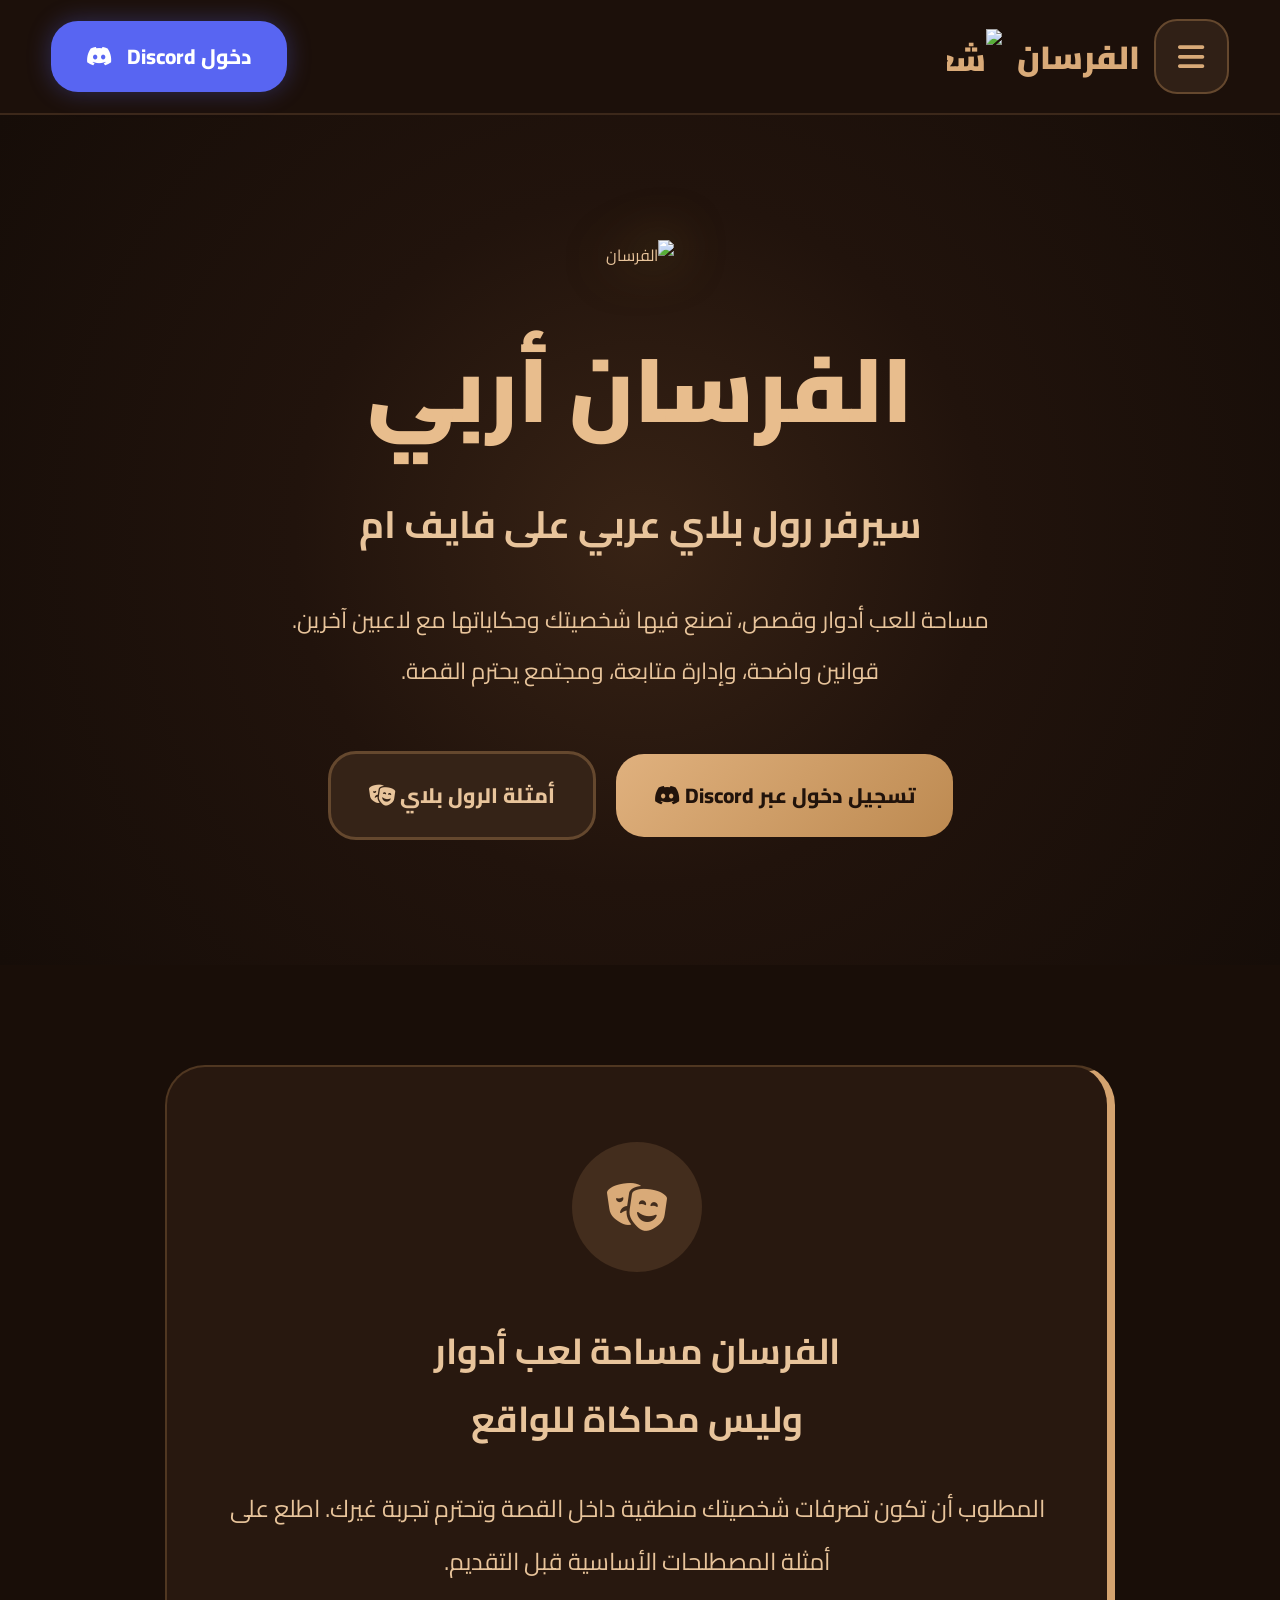
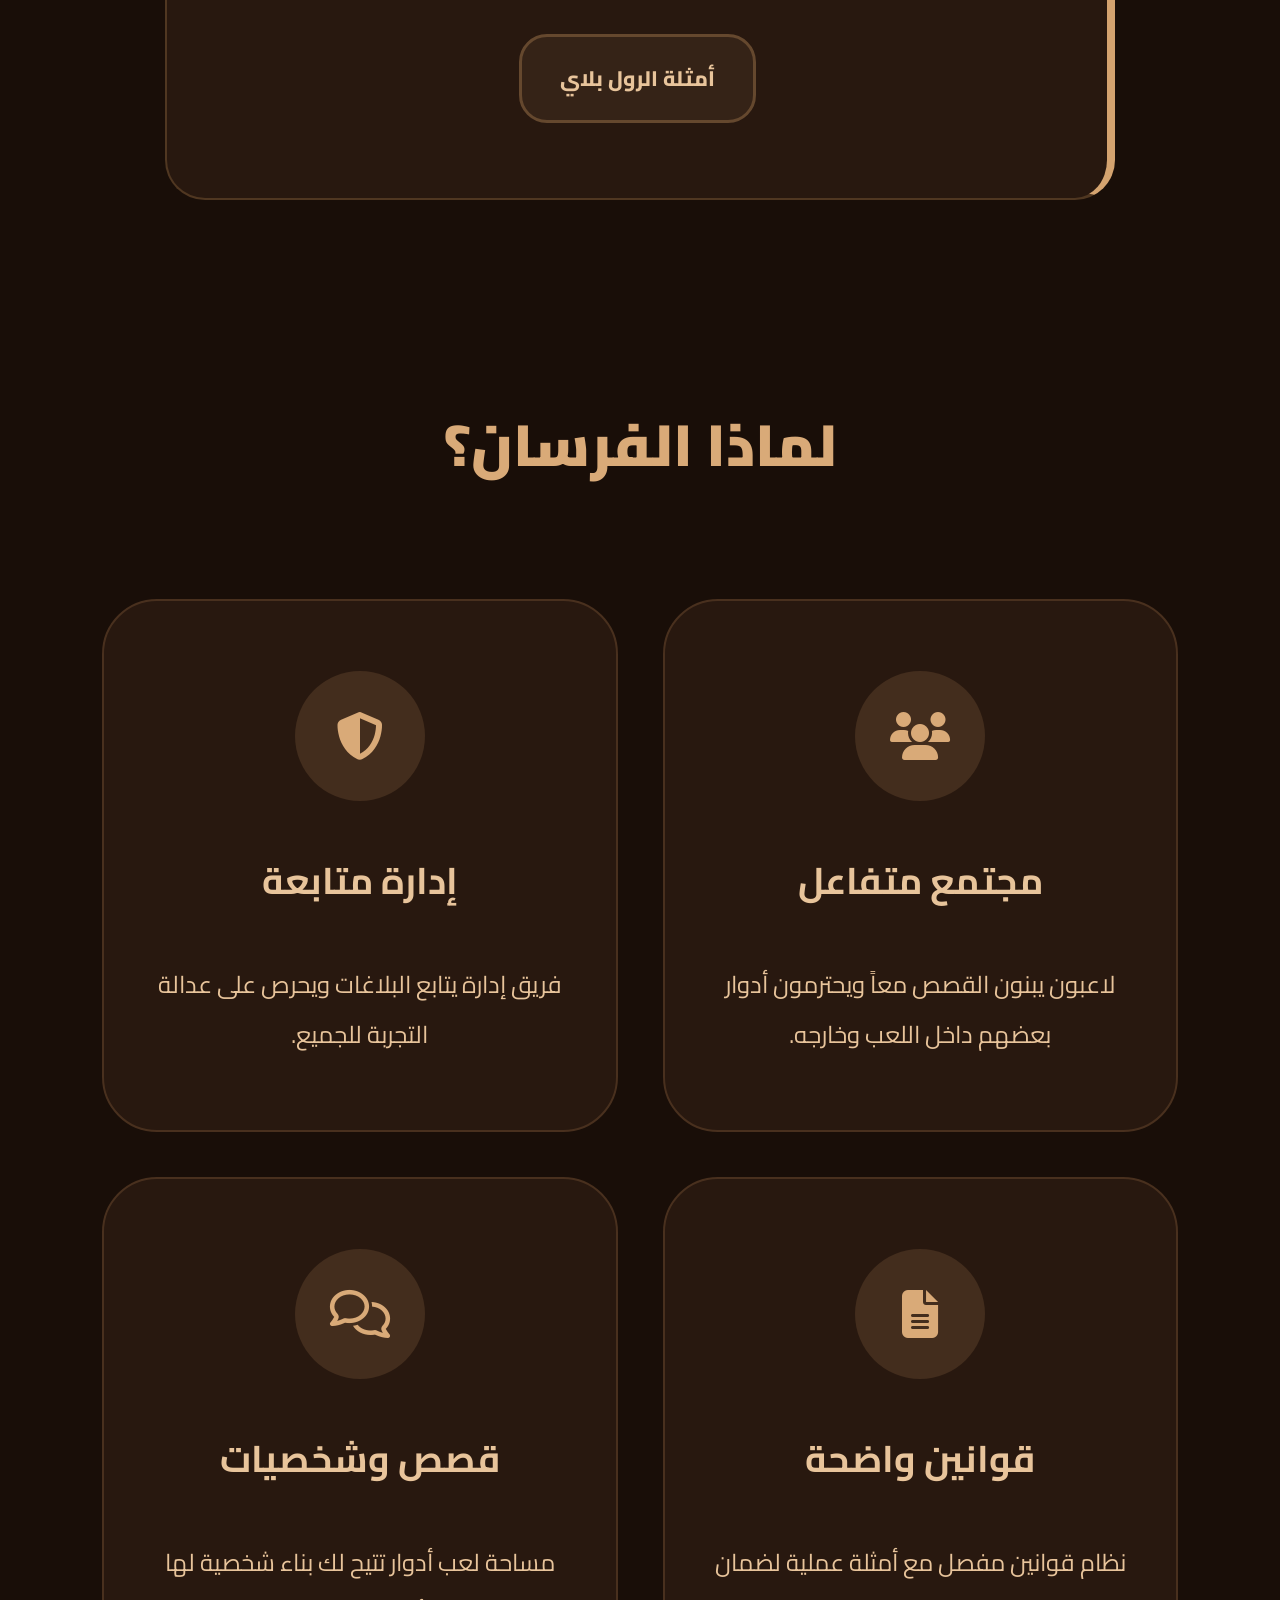
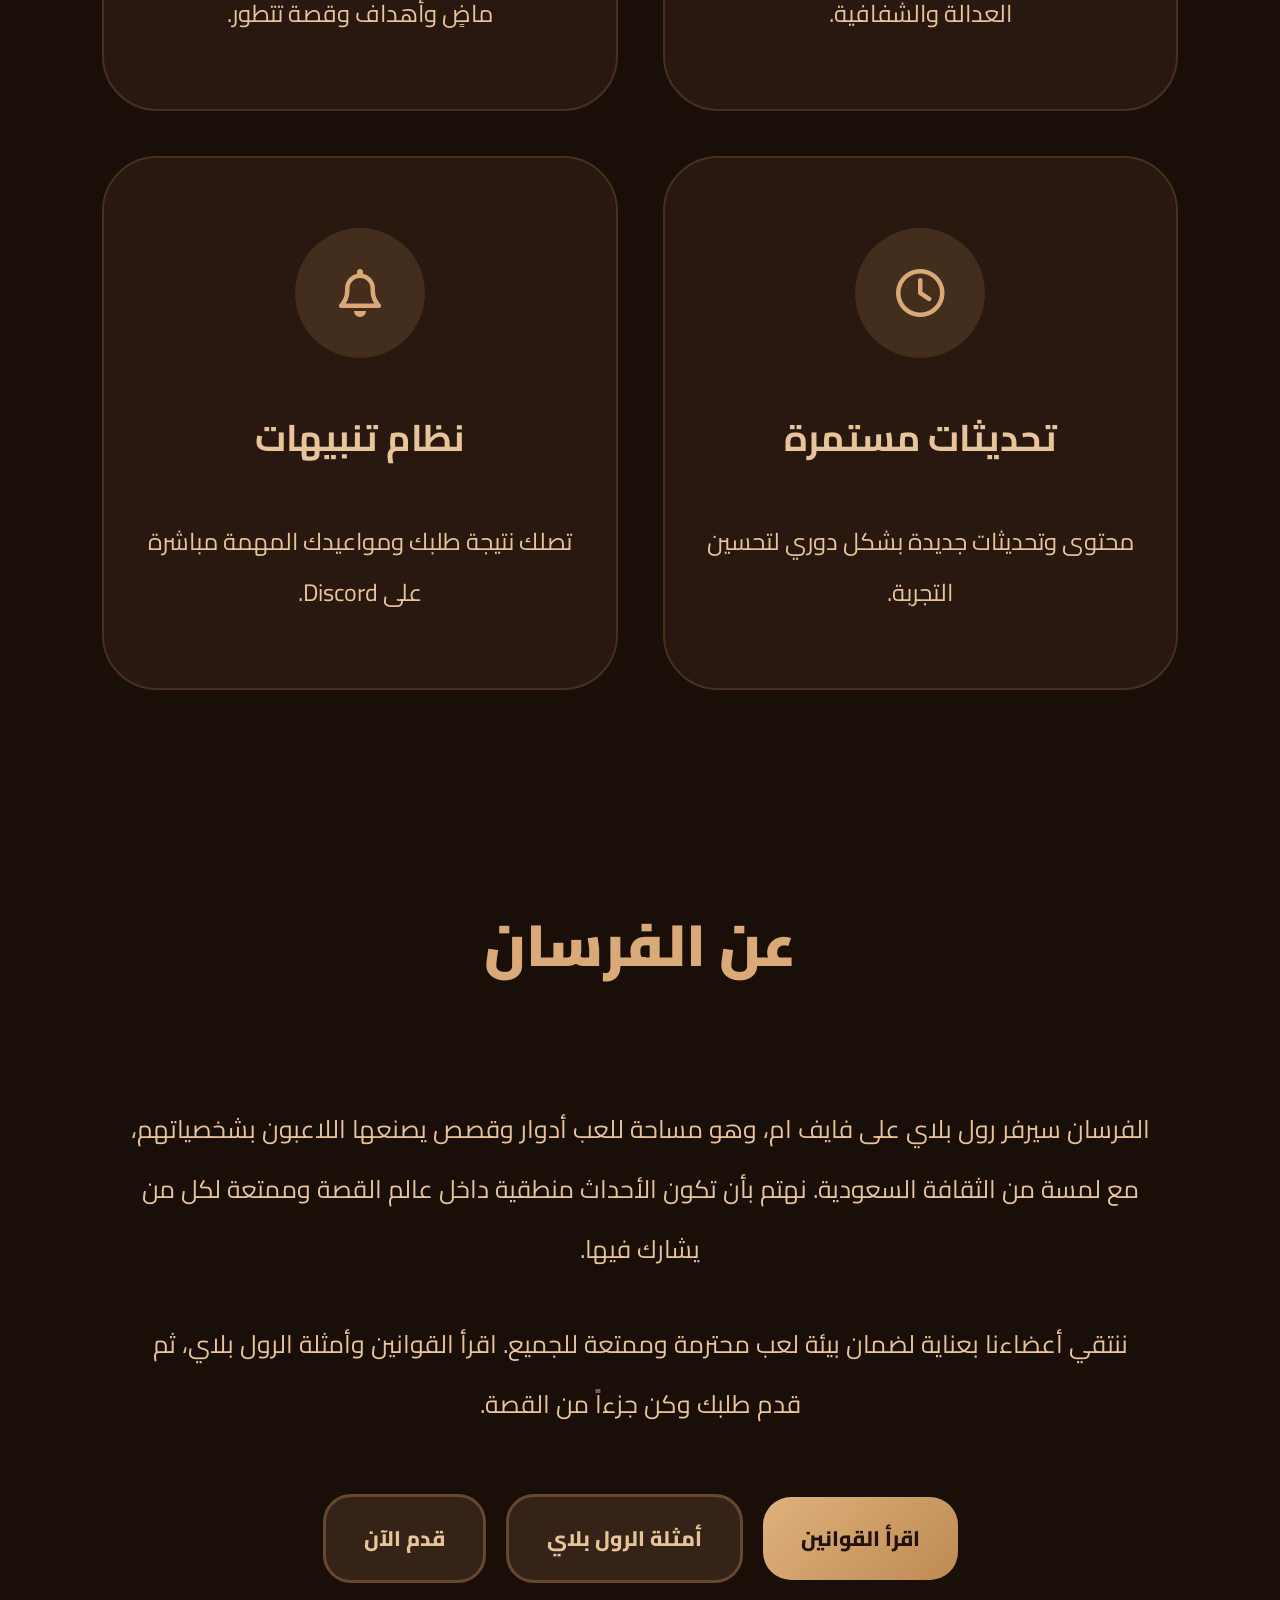
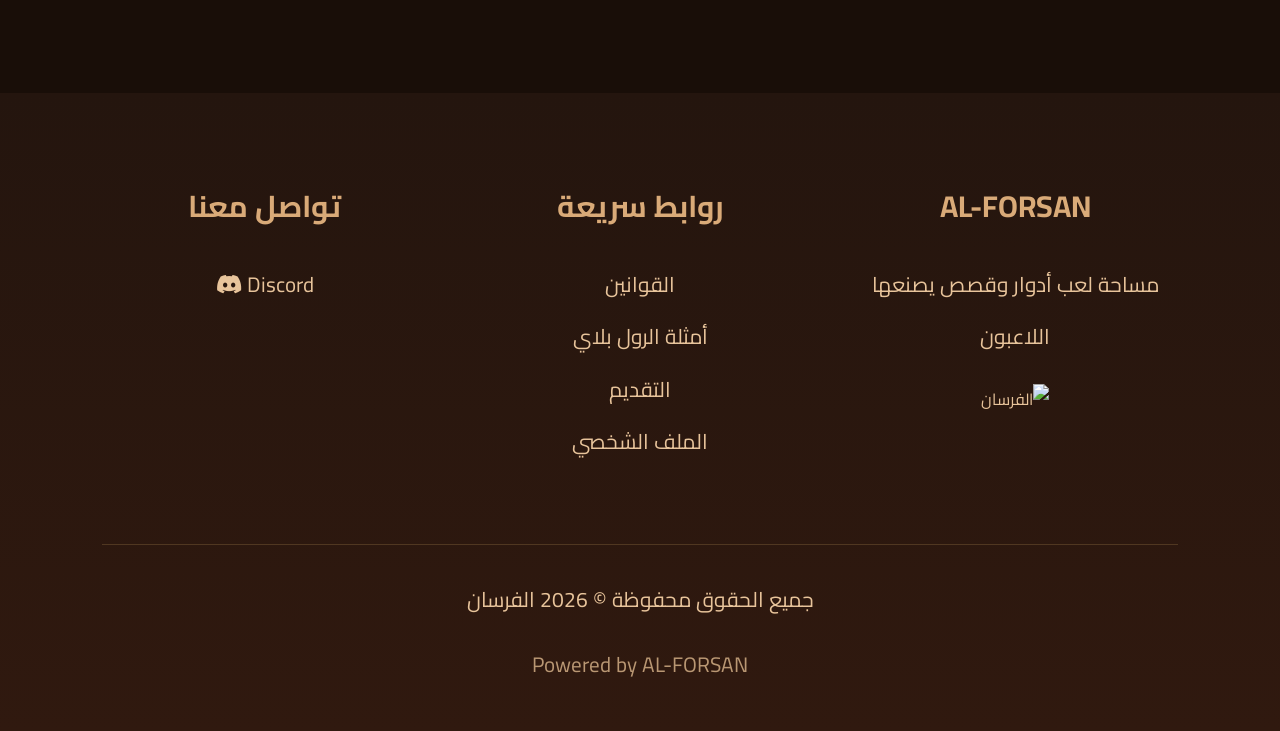
==== index.html @ 954e31af "Add files via upload" ====
<!DOCTYPE html>
<html lang="ar" dir="rtl">

<head>
    <meta charset="UTF-8">
    <meta name="viewport" content="width=device-width, initial-scale=1.0">

    <title>الفرسان | AL-FORSAN</title>

    <link rel="stylesheet" href="style.css">

    <link href="https://fonts.googleapis.com/css2?family=Cairo:wght@400;500;600;700;800;900&display=swap" rel="stylesheet">

    <link rel="stylesheet" href="https://cdnjs.cloudflare.com/ajax/libs/font-awesome/6.5.0/css/all.min.css">
</head>

<body>

    <!-- الشريط العلوي -->

    <header class="header">

        <button class="menu-btn" onclick="toggleMenu()">
            <i class="fa-solid fa-bars"></i>
        </button>
<div class="discord-account">

  <a href="/.netlify/functions/discord-login"
     class="discord-btn"
     id="discordLoginBtn">
    دخول Discord
    <i class="fa-brands fa-discord"></i>
  </a>

  <div id="discordUser" hidden>
    <img id="discordAvatar" src="" alt="صورة الحساب">
    <span id="discordUsername"></span>
    <button id="discordLogoutBtn">تسجيل الخروج</button>
  </div>

</div>
        <div class="brand">
            <span>الفرسان</span>
            <img src="images/logo.png" alt="شعار الفرسان">
        </div>

    </header>
<!-- القائمة الجانبية -->

<div class="menu-overlay" id="menuOverlay">

    <aside class="side-menu">

        <button class="close-menu" onclick="toggleMenu()">

            <i class="fa-solid fa-xmark"></i>

        </button>

        <div class="side-menu-links">

            <a href="index.html" class="active">

                <i class="fa-solid fa-house"></i>

                الرئيسية

            </a>

            <a href="rules.html">

                <i class="fa-solid fa-scroll"></i>

                القوانين

            </a>

            <a href="examples.html">

                <i class="fa-solid fa-masks-theater"></i>

                أمثلة الرول بلاي

            </a>

            <a href="apply.html">

                <i class="fa-solid fa-file-pen"></i>

                التقديم

            </a>

        </div>

    </aside>

</div>
    <main>

        <!-- الواجهة الرئيسية -->

        <section class="hero" id="home">

            <div class="hero-content">

                <img class="hero-logo" src="images/logo.png" alt="الفرسان">

                <h1>الفرسان أربي</h1>

                <h2>سيرفر رول بلاي عربي على فايف ام</h2>

                <p>
                    مساحة للعب أدوار وقصص، تصنع فيها شخصيتك
                    وحكاياتها مع لاعبين آخرين.
                    <br>
                    قوانين واضحة، وإدارة متابعة، ومجتمع يحترم القصة.
                </p>

                <div class="hero-buttons">

                   <a href="/.netlify/functions/discord-login" class="main-btn">
                        تسجيل دخول عبر Discord
                        <i class="fa-brands fa-discord"></i>
                    </a>

                    <a href="examples.html" class="second-btn">
    أمثلة الرول بلاي
    <i class="fa-solid fa-masks-theater"></i>
</a>

                </div>

            </div>

        </section>


        <!-- البطاقة التعريفية -->

        <section class="intro">

            <div class="intro-card">

                <div class="icon-circle">
                    <i class="fa-solid fa-masks-theater"></i>
                </div>

                <h2>
                    الفرسان مساحة لعب أدوار
                    <br>
                    وليس محاكاة للواقع
                </h2>

                <p>
                    المطلوب أن تكون تصرفات شخصيتك منطقية داخل القصة
                    وتحترم تجربة غيرك.
                    اطلع على أمثلة المصطلحات الأساسية قبل التقديم.
                </p>

               <a href="examples.html" class="second-btn">أمثلة الرول بلاي</a>

            </div>

        </section>


        <!-- لماذا الفرسان -->

        <section class="features" id="features">

            <h2 class="section-title">لماذا الفرسان؟</h2>

            <div class="feature-grid">

                <div class="feature-card">
                    <div class="icon-circle">
                        <i class="fa-solid fa-users"></i>
                    </div>
                    <h3>مجتمع متفاعل</h3>
                    <p>
                        لاعبون يبنون القصص معاً ويحترمون أدوار بعضهم داخل اللعب وخارجه.
                    </p>
                </div>

                <div class="feature-card">
                    <div class="icon-circle">
                        <i class="fa-solid fa-shield-halved"></i>
                    </div>
                    <h3>إدارة متابعة</h3>
                    <p>
                        فريق إدارة يتابع البلاغات ويحرص على عدالة التجربة للجميع.
                    </p>
                </div>

                <div class="feature-card">
                    <div class="icon-circle">
                        <i class="fa-solid fa-file-lines"></i>
                    </div>
                    <h3>قوانين واضحة</h3>
                    <p>
                        نظام قوانين مفصل مع أمثلة عملية لضمان العدالة والشفافية.
                    </p>
                </div>

                <div class="feature-card">
                    <div class="icon-circle">
                        <i class="fa-regular fa-comments"></i>
                    </div>
                    <h3>قصص وشخصيات</h3>
                    <p>
                        مساحة لعب أدوار تتيح لك بناء شخصية لها ماضٍ وأهداف وقصة تتطور.
                    </p>
                </div>

                <div class="feature-card">
                    <div class="icon-circle">
                        <i class="fa-regular fa-clock"></i>
                    </div>
                    <h3>تحديثات مستمرة</h3>
                    <p>
                        محتوى وتحديثات جديدة بشكل دوري لتحسين التجربة.
                    </p>
                </div>

                <div class="feature-card">
                    <div class="icon-circle">
                        <i class="fa-regular fa-bell"></i>
                    </div>
                    <h3>نظام تنبيهات</h3>
                    <p>
                        تصلك نتيجة طلبك ومواعيدك المهمة مباشرة على Discord.
                    </p>
                </div>

            </div>

        </section>


        <!-- عن الفرسان -->

        <section class="about" id="about">

            <h2 class="section-title">عن الفرسان</h2>

            <p>
                الفرسان سيرفر رول بلاي على فايف ام، وهو مساحة للعب أدوار
                وقصص يصنعها اللاعبون بشخصياتهم، مع لمسة من الثقافة السعودية.
                نهتم بأن تكون الأحداث منطقية داخل عالم القصة وممتعة لكل
                من يشارك فيها.
            </p>

            <p>
                ننتقي أعضاءنا بعناية لضمان بيئة لعب محترمة وممتعة للجميع.
                اقرأ القوانين وأمثلة الرول بلاي، ثم قدم طلبك وكن جزءاً من القصة.
            </p>

            <div class="about-buttons">

                <a href="rules.html" class="main-btn">اقرأ القوانين</a>

                <a href="examples.html" class="second-btn">أمثلة الرول بلاي</a>

                <a href="#" class="second-btn">قدم الآن</a>

            </div>

        </section>

    </main>


    <!-- التذييل -->

    <footer id="footer">

        <div class="footer-content">

            <div class="footer-brand">

                <h2>AL-FORSAN</h2>

                <p>مساحة لعب أدوار وقصص يصنعها اللاعبون</p>

                <img src="images/logo.png" alt="الفرسان">

            </div>


            <div class="footer-links">

                <h3>روابط سريعة</h3>

                <a href="#">القوانين</a>
                <a href="#">أمثلة الرول بلاي</a>
                <a href="#">التقديم</a>
                <a href="#">الملف الشخصي</a>

            </div>


            <div class="footer-contact">

                <h3>تواصل معنا</h3>

                <a href="#">
                    Discord
                    <i class="fa-brands fa-discord"></i>
                </a>

            </div>

        </div>


        <div class="copyright">
            جميع الحقوق محفوظة © 2026 الفرسان
        </div>

        <p class="powered">Powered by AL-FORSAN</p>

    </footer>


    <script src="script.js"></script>

</body>
</html>
---- style.css ----
/* =========================
   الإعدادات العامة
========================= */

* {
    margin: 0;
    padding: 0;
    box-sizing: border-box;
}

html {
    scroll-behavior: smooth;
}

body {
    background: #190e08;
    color: #e8c49b;
    font-family: 'Cairo', sans-serif;
    overflow-x: hidden;
}

a {
    text-decoration: none;
    color: inherit;
}

button {
    font-family: inherit;
}


/* =========================
   الشريط العلوي
========================= */

.header {
    height: 115px;
    background: #1c100a;
    border-bottom: 2px solid #3c281a;

    display: flex;
    align-items: center;
    justify-content: space-between;

    padding: 15px 4%;
    position: sticky;
    top: 0;
    z-index: 100;
}

.brand {
    display: flex;
    align-items: center;
    gap: 15px;

    font-size: 32px;
    font-weight: 900;
    color: #d9aa78;
}

.brand img {
    width: 60px;
    height: 60px;
    object-fit: contain;
}

.discord-btn {
    background: #5865f2;
    color: white;

    padding: 16px 35px;
    border-radius: 27px;

    font-size: 21px;
    font-weight: 800;

    box-shadow: 0 0 25px #5865f255;
    transition: 0.3s;
}

.discord-btn:hover {
    transform: translateY(-3px);
    box-shadow: 0 0 35px #5865f280;
}

.discord-btn i {
    margin-right: 10px;
}

.menu-btn {
    width: 75px;
    height: 75px;

    background: #302016;
    color: #d9aa78;

    border: 2px solid #65482e;
    border-radius: 23px;

    font-size: 30px;
    cursor: pointer;

    transition: 0.3s;
}

.menu-btn:hover {
    background: #49301e;
}


/* =========================
   القائمة الجانبية
========================= */

.menu-overlay {
    position: fixed;
    inset: 0;

    background: rgba(0, 0, 0, 0.65);

    z-index: 999;

    visibility: hidden;
    opacity: 0;

    transition: 0.3s;
}

.menu-overlay.show {
    visibility: visible;
    opacity: 1;
}

.side-menu {
    position: absolute;
    top: 0;
    right: 0;

    width: min(82%, 500px);
    height: 100%;

    background: linear-gradient(
        160deg,
        #24150d,
        #160d08
    );

    border-left: 2px solid #503721;

    transform: translateX(100%);
    transition: 0.35s ease;

    overflow-y: auto;
}

.menu-overlay.show .side-menu {
    transform: translateX(0);
}

.close-menu {
    width: 95px;
    height: 95px;

    margin: 25px;

    background: #352317;
    color: #d9aa78;

    border: 2px solid #65482e;
    border-radius: 25px;

    font-size: 35px;
    cursor: pointer;

    transition: 0.3s;
}

.close-menu:hover {
    background: #49301e;
}

.side-menu-links {
    padding: 45px 25px;

    display: flex;
    flex-direction: column;
    gap: 20px;
}

.side-menu-links a {
    display: flex;
    align-items: center;
    gap: 25px;

    padding: 25px;

    border-radius: 25px;

    color: #e8c49b;

    font-size: 25px;
    font-weight: 800;

    transition: 0.3s;
}

.side-menu-links a i {
    font-size: 28px;
    color: #d9aa78;
}

.side-menu-links a:hover,
.side-menu-links a.active {
    background: #352317;
    border: 2px solid #65482e;
}


/* =========================
   الواجهة الرئيسية
========================= */

.hero {
    min-height: 850px;

    display: flex;
    justify-content: center;
    align-items: center;

    text-align: center;
    padding: 80px 20px;

    background: radial-gradient(
        circle at center,
        #382315 0%,
        #21130c 45%,
        #160d08 100%
    );
}

.hero-content {
    max-width: 950px;
    width: 100%;
}

.hero-logo {
    width: 150px;
    height: 150px;

    object-fit: contain;

    margin-bottom: 35px;

    filter: drop-shadow(0 0 25px #d4af3780);
}

.hero h1 {
    font-size: clamp(45px, 8vw, 90px);
    font-weight: 900;

    color: #e8bd8d;

    margin-bottom: 15px;
}

.hero h2 {
    font-size: clamp(22px, 4vw, 38px);

    margin-bottom: 35px;
}

.hero p {
    font-size: 23px;
    line-height: 2.2;

    margin-bottom: 55px;
}


/* =========================
   الأزرار
========================= */

.hero-buttons,
.about-buttons {
    display: flex;
    justify-content: center;
    align-items: center;

    flex-wrap: wrap;
    gap: 20px;
}

.main-btn,
.second-btn {
    display: inline-block;

    padding: 22px 38px;

    border-radius: 28px;

    font-size: 21px;
    font-weight: 800;

    transition: 0.3s;
}

.main-btn {
    background: linear-gradient(
        135deg,
        #e0b17e,
        #bd8a51
    );

    color: #21130b;
}

.second-btn {
    background: #352317;

    border: 3px solid #65482e;

    color: #e8c49b;
}

.main-btn:hover,
.second-btn:hover {
    transform: translateY(-5px);
}


/* =========================
   البطاقة التعريفية
========================= */

.intro {
    padding: 100px 8%;
}

.intro-card {
    max-width: 950px;

    margin: auto;

    padding: 75px 45px;

    background: #28180f;

    border: 2px solid #503721;
    border-right: 8px solid #d4a36f;

    border-radius: 40px;

    text-align: center;
}

.icon-circle {
    width: 130px;
    height: 130px;

    margin: 0 auto 45px;

    background: #432d1d;

    border-radius: 50%;

    display: flex;
    align-items: center;
    justify-content: center;

    font-size: 48px;
    color: #d9aa78;
}

.intro h2 {
    font-size: 36px;
    margin-bottom: 30px;
}

.intro p {
    font-size: 24px;
    line-height: 2.2;

    margin-bottom: 45px;
}


/* =========================
   عناوين الأقسام
========================= */

.section-title {
    text-align: center;

    font-size: 58px;
    font-weight: 900;

    color: #d9aa78;

    margin-bottom: 100px;
}


/* =========================
   قسم لماذا الفرسان
========================= */

.features {
    padding: 90px 8%;
}

.feature-grid {
    display: grid;

    grid-template-columns: repeat(2, 1fr);

    gap: 45px;
}

.feature-card {
    background: #28180f;

    border: 2px solid #49301e;
    border-radius: 55px;

    padding: 70px 35px;

    text-align: center;

    transition: 0.3s;
}

.feature-card:hover {
    border-color: #d9aa78;
    transform: translateY(-5px);
}

.feature-card h3 {
    font-size: 37px;
    margin-bottom: 45px;
}

.feature-card p {
    font-size: 24px;
    line-height: 2.1;
}


/* =========================
   قسم عن الفرسان
========================= */

.about {
    padding: 110px 10%;
    text-align: center;
}

.about p {
    font-size: 25px;
    line-height: 2.4;

    margin-bottom: 35px;
}

.about-buttons {
    margin-top: 60px;
}


/* =========================
   التذييل
========================= */

footer {
    background: linear-gradient(
        #24150e,
        #30190f
    );

    padding: 85px 8% 40px;

    text-align: center;
}

.footer-content {
    display: grid;

    grid-template-columns: repeat(3, 1fr);

    gap: 50px;

    padding-bottom: 75px;
}

.footer-brand img {
    width: 100px;
    height: 100px;

    object-fit: contain;

    margin-top: 20px;
}

.footer-brand h2,
footer h3 {
    color: #d9aa78;

    font-size: 30px;

    margin-bottom: 25px;
}

footer p,
footer a {
    font-size: 21px;
    line-height: 2.5;
}

.footer-links a,
.footer-contact a {
    display: block;
    transition: 0.3s;
}

.footer-links a:hover,
.footer-contact a:hover {
    color: #d9aa78;
}

.copyright {
    border-top: 1px solid #503721;

    padding-top: 35px;

    font-size: 21px;
}

.powered {
    margin-top: 20px;
    color: #b99773;
}


/* =========================
   توافق الجوال
========================= */

@media (max-width: 700px) {

    .header {
        height: 110px;
        padding: 10px 4%;
    }

    .brand {
        font-size: 22px;
        gap: 5px;
    }

    .brand img {
        width: 43px;
        height: 43px;
    }

    .discord-btn {
        padding: 14px 16px;
        font-size: 16px;
        border-radius: 20px;
    }

    .menu-btn {
        width: 65px;
        height: 65px;

        font-size: 24px;
        border-radius: 20px;
    }

    .side-menu {
        width: 82%;
    }

    .close-menu {
        width: 80px;
        height: 80px;
        font-size: 30px;
    }

    .side-menu-links {
        padding: 30px 18px;
    }

    .side-menu-links a {
        padding: 22px 15px;
        font-size: 22px;
        gap: 20px;
    }

    .side-menu-links a i {
        font-size: 25px;
    }

    .hero {
        min-height: 800px;
        padding: 60px 20px;
    }

    .hero-logo {
        width: 115px;
        height: 115px;
    }

    .hero p {
        font-size: 19px;
        line-height: 2.1;
    }

    .main-btn,
    .second-btn {
        width: 90%;
        padding: 19px 15px;
        font-size: 18px;
    }

    .intro {
        padding: 65px 6%;
    }

    .intro-card {
        padding: 50px 20px;
        border-radius: 35px;
    }

    .icon-circle {
        width: 110px;
        height: 110px;
        font-size: 42px;
    }

    .intro h2 {
        font-size: 27px;
    }

    .intro p {
        font-size: 19px;
        line-height: 2.2;
    }

    .section-title {
        font-size: 42px;
        margin-bottom: 65px;
    }

    .features {
        padding: 70px 6%;
    }

    .feature-grid {
        grid-template-columns: 1fr;
        gap: 30px;
    }

    .feature-card {
        padding: 55px 25px;
        border-radius: 40px;
    }

    .feature-card h3 {
        font-size: 31px;
        margin-bottom: 35px;
    }

    .feature-card p {
        font-size: 20px;
        line-height: 2.1;
    }

    .about {
        padding: 75px 7%;
    }

    .about p {
        font-size: 20px;
        line-height: 2.3;
    }

    .footer-content {
        grid-template-columns: 1fr;
        gap: 50px;
    }

    .copyright {
        font-size: 17px;
    }

}
/* =========================
   صفحة أمثلة الرول بلاي
========================= */

.examples-page {
    width: min(100% - 32px, 850px);
    margin: 55px auto;
    font-family: 'Tajawal', sans-serif;
}

.examples-heading {
    text-align: center;
    margin-bottom: 30px;
}

.examples-heading h1 {
    color: #d9ad55;
    font-size: 34px;
    margin-bottom: 10px;
}

.examples-heading p {
    color: #aaa;
    font-size: 15px;
    line-height: 1.9;
}

.rp-warning,
.assistant-box,
.term-search,
.term-card,
.before-start {
    background: linear-gradient(145deg, #211d18, #171512);
    border: 1px solid rgba(207, 163, 79, 0.2);
    border-radius: 15px;
    padding: 25px;
    margin-bottom: 22px;
    color: #eee;
}

.rp-warning {
    text-align: center;
}

.warning-icon {
    color: #d9ad55;
    font-size: 30px;
    margin-bottom: 12px;
}

.examples-page h2 {
    color: #d9ad55;
    margin-bottom: 15px;
}

.examples-page p {
    line-height: 2;
    color: #c3bdb4;
}

.assistant-box {
    text-align: center;
}

.assistant-box > h2 i {
    margin-left: 7px;
}

.assistant-message {
    background: #15120f;
    border: 1px solid #403322;
    border-radius: 12px;
    padding: 18px;
    text-align: right;
    line-height: 2;
    margin: 20px 0;
    color: #ddd;
}

.question-buttons,
.term-buttons {
    display: flex;
    flex-wrap: wrap;
    gap: 9px;
    justify-content: center;
    margin: 18px 0;
}

.question-buttons button,
.term-buttons button {
    background: #292219;
    color: #e5c27f;
    border: 1px solid #69512d;
    border-radius: 9px;
    padding: 10px 14px;
    font-family: inherit;
    cursor: pointer;
    transition: 0.2s;
}

.question-buttons button:hover,
.term-buttons button:hover {
    background: #d0a34e;
    color: #17120a;
}

.assistant-input {
    display: flex;
    gap: 10px;
    margin: 20px 0;
}

.assistant-input input,
.term-search input {
    background: #100e0c;
    color: white;
    border: 1px solid #55442c;
    border-radius: 9px;
    padding: 14px;
    font-family: inherit;
    outline: none;
}

.assistant-input input {
    flex: 1;
    min-width: 0;
}

.assistant-input button,
.gold-button {
    background: linear-gradient(135deg, #e0b75e, #a8792e);
    color: #17120a;
    border: none;
    border-radius: 9px;
    padding: 12px 20px;
    font-family: inherit;
    font-weight: 800;
    cursor: pointer;
    text-decoration: none;
    display: inline-block;
}

.assistant-box small {
    color: #888;
    line-height: 2;
}

.term-search {
    text-align: center;
}

.term-search input {
    width: 100%;
    box-sizing: border-box;
    margin: 10px 0;
}

.terms-list {
    display: flex;
    flex-direction: column;
    gap: 5px;
}

.term-card {
    scroll-margin-top: 25px;
}

.term-number {
    display: inline-block;
    color: #d9ad55;
    border: 1px solid #806334;
    border-radius: 20px;
    padding: 5px 13px;
    font-size: 13px;
    margin-bottom: 12px;
}

.term-card h2 {
    margin-bottom: 5px;
}

.term-card > h3 {
    color: #d9ad55;
    font-size: 14px;
    margin-top: 0;
}

.correct,
.wrong {
    padding: 13px 16px;
    border-radius: 10px;
    margin-top: 14px;
}

.correct {
    background: rgba(34, 130, 76, 0.1);
    border-right: 3px solid #36a269;
}

.correct h3 {
    color: #55c68b;
}

.wrong {
    background: rgba(180, 55, 55, 0.1);
    border-right: 3px solid #c95353;
}

.wrong h3 {
    color: #e36b6b;
}

.correct h3,
.wrong h3 {
    margin: 0 0 7px;
    font-size: 15px;
}

.correct p,
.wrong p {
    margin: 0;
    font-size: 14px;
}

.before-start ul {
    padding-right: 20px;
    color: #c3bdb4;
    line-height: 2.2;
}

.before-start li {
    margin-bottom: 8px;
}

.before-start .gold-button {
    margin: 10px 5px 0;
}

@media (max-width: 600px) {
    .examples-page {
        width: calc(100% - 24px);
        margin: 30px auto;
    }

    .examples-heading h1 {
        font-size: 26px;
    }

    .rp-warning,
    .assistant-box,
    .term-search,
    .term-card,
    .before-start {
        padding: 17px;
        border-radius: 12px;
    }

    .assistant-input {
        flex-direction: column;
    }

    .assistant-input button {
        width: 100%;
    }

    .question-buttons button,
    .term-buttons button {
        font-size: 12px;
        padding: 9px 11px;
    }

    .term-card h2 {
        font-size: 19px;
    }

    .examples-page p {
        font-size: 14px;
    }
}
/* تحسين تصميم الجوال لصفحة الرول بلاي */

@media (max-width: 600px) {

    .examples-page {

        width: calc(100% - 8px);

        margin: 25px auto;

    }

    .examples-heading h1 {

        font-size: 30px;

    }

    .examples-heading p {

        font-size: 19px;

        line-height: 1.9;

    }

    .rp-warning,

    .assistant-box,

    .term-search,

    .term-card,

    .before-start {

        background: #302014;

        border: 1px solid #543b26;

        border-radius: 22px;

        padding: 25px 20px;

        margin-bottom: 22px;

    }

    .rp-warning h2 {

        color: #ffd04d;

        font-size: 24px;

        line-height: 1.7;

    }

    .examples-page p {

        font-size: 19px;

        line-height: 2.1;

    }

    .term-card h2 {

        font-size: 25px;

        color: #e8c99e;

    }

    .term-card > h3 {

        font-size: 19px;

        color: #d6a36a;

    }

    .correct,

    .wrong {

        padding: 20px;

        border-radius: 18px;

        margin-top: 18px;

    }

    .correct {

        background: #292d1c;

        border: 1px solid #16734d;

    }

    .wrong {

        background: #3b211b;

        border: 1px solid #8d3028;

    }

    .correct p,

    .wrong p {

        font-size: 18px;

        line-height: 2;

    }

}
@media (max-width: 700px) {

    header {

        display: flex;

        flex-direction: row;

        align-items: center;

        justify-content: flex-start;

        gap: 12px;

    }

    header .menu-btn {

        order: 1;

        flex-shrink: 0;

    }

    header .brand {

        order: 2;

        display: flex;

        flex-direction: row;

        align-items: center;

        gap: 8px;

        white-space: nowrap;

        margin: 0;

    }

    header .brand img {

        width: 42px;

        height: 42px;

        object-fit: contain;

    }

    header .discord-btn {

        order: 3;

        margin-right: auto;

        flex-shrink: 0;

    }

}@media (min-width: 701px) {

    header {

        display: flex;

        flex-direction: row;

        align-items: center;

        justify-content: flex-start;

        gap: 20px;

    }

    header .menu-btn {

        order: 1;

        flex-shrink: 0;

    }

    header .brand {

        order: 2;

        display: flex;

        flex-direction: row;

        align-items: center;

        gap: 10px;

        margin: 0;

        white-space: nowrap;

    }

    header .brand img {

        width: 55px;

        height: 55px;

        object-fit: contain;

    }

    header .discord-btn {

        order: 3;

        flex-shrink: 0;

    }

}
/* =========================

   AL-FORSAN RULES PAGE

========================= */

.rules-page {

    width: 100%;

    max-width: 1100px;

    margin: 0 auto;

    padding: 70px 25px;

    direction: rtl;

}

.rules-hero {

    text-align: center;

    padding: 65px 20px;

    margin-bottom: 35px;

    background: linear-gradient(145deg, #21170e, #080808);

    border: 1px solid rgba(212, 164, 75, 0.3);

    border-radius: 20px;

}

.rules-hero h1 {

    color: #e4b75e;

    font-size: 42px;

    margin: 15px 0;

}

.rules-hero p {

    color: #c5c0b7;

    font-size: 17px;

    line-height: 2;

}

.section-label {

    color: #c99b43;

    letter-spacing: 3px;

    font-size: 13px;

}

.rules-navigation {

    display: flex;

    flex-wrap: wrap;

    justify-content: center;

    gap: 12px;

    margin: 30px 0 60px;

}

.rules-navigation a {

    color: #e5c27b;

    background: #17130f;

    border: 1px solid #72572d;

    padding: 13px 20px;

    border-radius: 10px;

    text-decoration: none;

    transition: 0.3s;

}

.rules-navigation a:hover {

    background: #b58a3c;

    color: #080808;

}

.rules-section {

    margin-bottom: 65px;

    scroll-margin-top: 100px;

}

.rules-section h2 {

    color: #e4b75e;

    font-size: 27px;

    margin-bottom: 25px;

    padding-bottom: 15px;

    border-bottom: 1px solid #5c4626;

}

.rules-section h2 i {

    margin-left: 10px;

}

.rules-list {

    display: grid;

    grid-template-columns: repeat(2, minmax(0, 1fr));

    gap: 18px;

}

.rule-card {

    background: linear-gradient(145deg, #191510, #0d0c0a);

    border: 1px solid rgba(212, 164, 75, 0.22);

    border-radius: 14px;

    padding: 23px;

    transition: 0.3s;

}

.rule-card:hover {

    border-color: #c99b43;

    transform: translateY(-3px);

}

.rule-card-top {

    display: flex;

    justify-content: space-between;

    align-items: center;

    flex-wrap: wrap;

    gap: 12px;

    margin-bottom: 15px;

}

.rule-card h3 {

    color: #f0d49b;

    font-size: 18px;

    margin: 0;

}

.rule-level {

    color: #e8bd6b;

    background: rgba(185, 137, 53, 0.13);

    border: 1px solid rgba(185, 137, 53, 0.35);

    border-radius: 20px;

    padding: 6px 12px;

    font-size: 12px;

}

.rule-card p {

    color: #bdb7ac;

    line-height: 2;

    font-size: 15px;

    margin: 0;

}

@media (max-width: 700px) {

    .rules-page {

        padding: 35px 15px;

    }

    .rules-hero {

        padding: 40px 15px;

    }

    .rules-hero h1 {

        font-size: 28px;

    }

    .rules-hero p {

        font-size: 14px;

    }

    .rules-navigation {

        flex-direction: column;

        gap: 10px;

        margin-bottom: 40px;

    }

    .rules-navigation a {

        text-align: center;

    }

    .rules-list {

        grid-template-columns: 1fr;

    }

    .rules-section h2 {

        font-size: 22px;

    }

    .rule-card {

        padding: 18px;

    }

}
/* الهيدر الموحد لجميع صفحات الفرسان */

/* ترتيب الهيدر */
header.header {
display: flex;
flex-direction: row;
direction: rtl;
align-items: center;
justify-content: space-between;
width: 100%;
box-sizing: border-box;
gap: 14px;
}

/* زر القائمة - أقصى اليمين */
header.header .menu-btn {
order: 1;
flex-shrink: 0;
}

/* شعار واسم الفرسان - بجانب القائمة */
header.header .brand {
order: 2;
display: flex;
align-items: center;
gap: 15px;
margin-right: 0;
margin-left: auto;
}

/* زر Discord - أقصى اليسار */
header.header .discord-account {
order: 3;
flex-shrink: 0;
margin-right: auto;
margin-left: 0;
}

header.header .menu-btn {

    order: 1;

    flex-shrink: 0;

}

header.header .logo {

    order: 2;

    display: flex;

    align-items: center;

    gap: 9px;

    margin: 0 !important;

    flex-shrink: 0;

    text-decoration: none;

}

header.header .logo img {

    width: 42px;

    height: 42px;

    object-fit: contain;

}

header.header .logo span {

    font-size: 17px;

    font-weight: bold;

    white-space: nowrap;

}

header.header .discord-btn {

    order: 3;

    margin-right: auto;

    flex-shrink: 0;

}

@media (max-width: 700px) {

    header.header {

        padding: 10px 12px;

        gap: 10px;

    }

    header.header .logo img {

        width: 36px;

        height: 36px;

    }

    header.header .logo span {

        font-size: 15px;

    }

    header.header .discord-btn {

        padding: 9px 12px;

        font-size: 12px;

    }

}
/* تفاصيل وأمثلة قوانين الفرسان */

.rule-description {

    color: #c5c0b7;

    line-height: 2;

    margin-bottom: 18px;

}

.rule-details {

    background: rgba(212, 164, 75, 0.05);

    border-right: 3px solid #b58a3c;

    padding: 12px 18px;

    margin: 15px 0;

    border-radius: 8px;

}

.rule-details h4 {

    color: #e4b75e;

    margin: 0 0 12px;

    font-size: 15px;

}

.rule-details ul {

    padding-right: 20px;

    margin: 0;

}

.rule-details li {

    color: #c5c0b7;

    line-height: 2;

    margin-bottom: 5px;

}

.rule-example {

    background: rgba(180, 60, 45, 0.08);

    border: 1px solid rgba(180, 60, 45, 0.25);

    border-radius: 9px;

    padding: 14px;

    margin-top: 18px;

}

.rule-example strong {

    color: #e6a078;

    display: block;

    margin-bottom: 8px;

}

.rule-example p {

    color: #c5c0b7;

    line-height: 1.9;

    margin: 0;

}

.rule-card {

    height: fit-content;

}

/* Discord Account */
.discord-account {
    display: flex;
    align-items: center;
    gap: 10px;
}

#discordUser {
    display: flex;
    align-items: center;
    gap: 10px;
    color: #fff;
}

#discordUser[hidden] {
    display: none;
}

#discordAvatar {
    width: 38px;
    height: 38px;
    border-radius: 50%;
    object-fit: cover;
    border: 2px solid #d4af37;
}

#discordUsername {
    color: #d4af37;
    font-weight: bold;
}

#discordLogoutBtn {
    background: #d4af37;
    color: #111;
    border: none;
    border-radius: 8px;
    padding: 8px 12px;
    cursor: pointer;
    font-family: inherit;
}
/* إعادة زر وحساب Discord لمكانه الطبيعي */
.header .discord-account {
    display: flex;
    align-items: center;
    justify-content: flex-start;
    margin: 0;
    flex-shrink: 0;
}
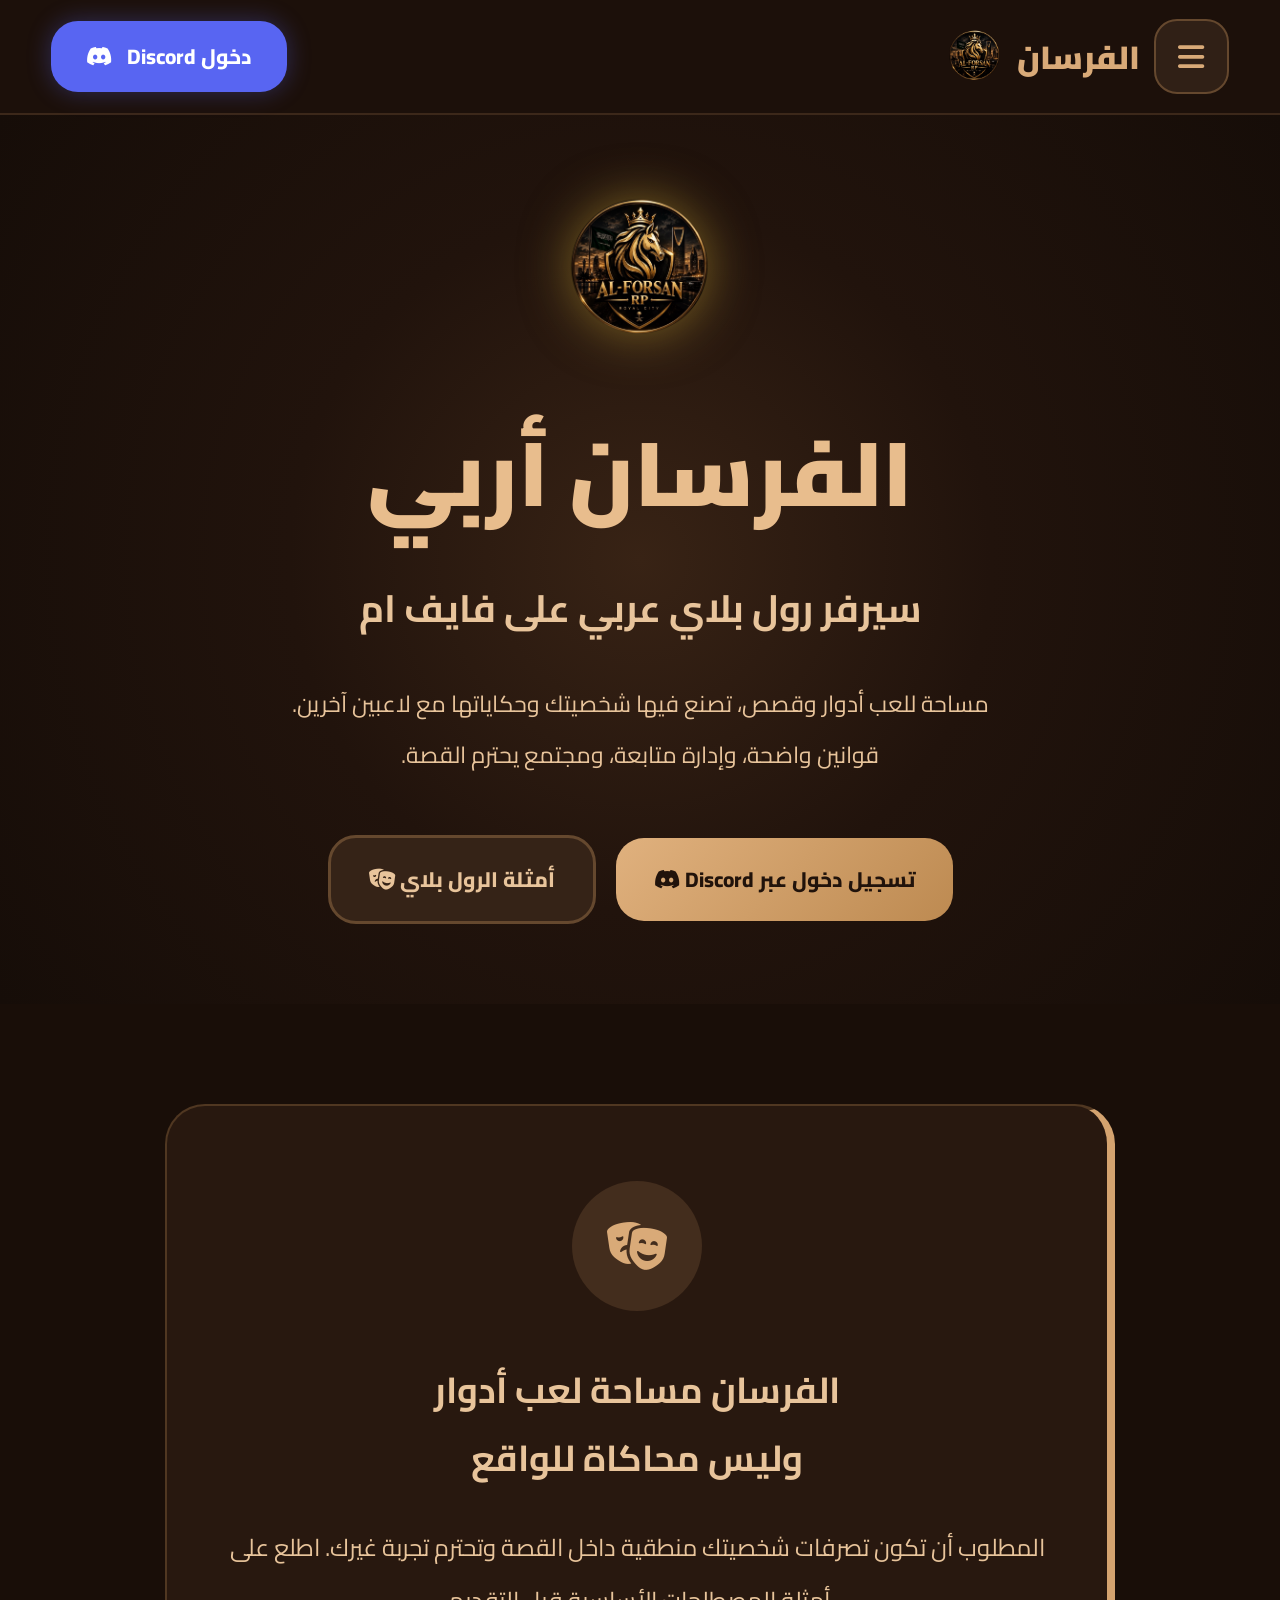
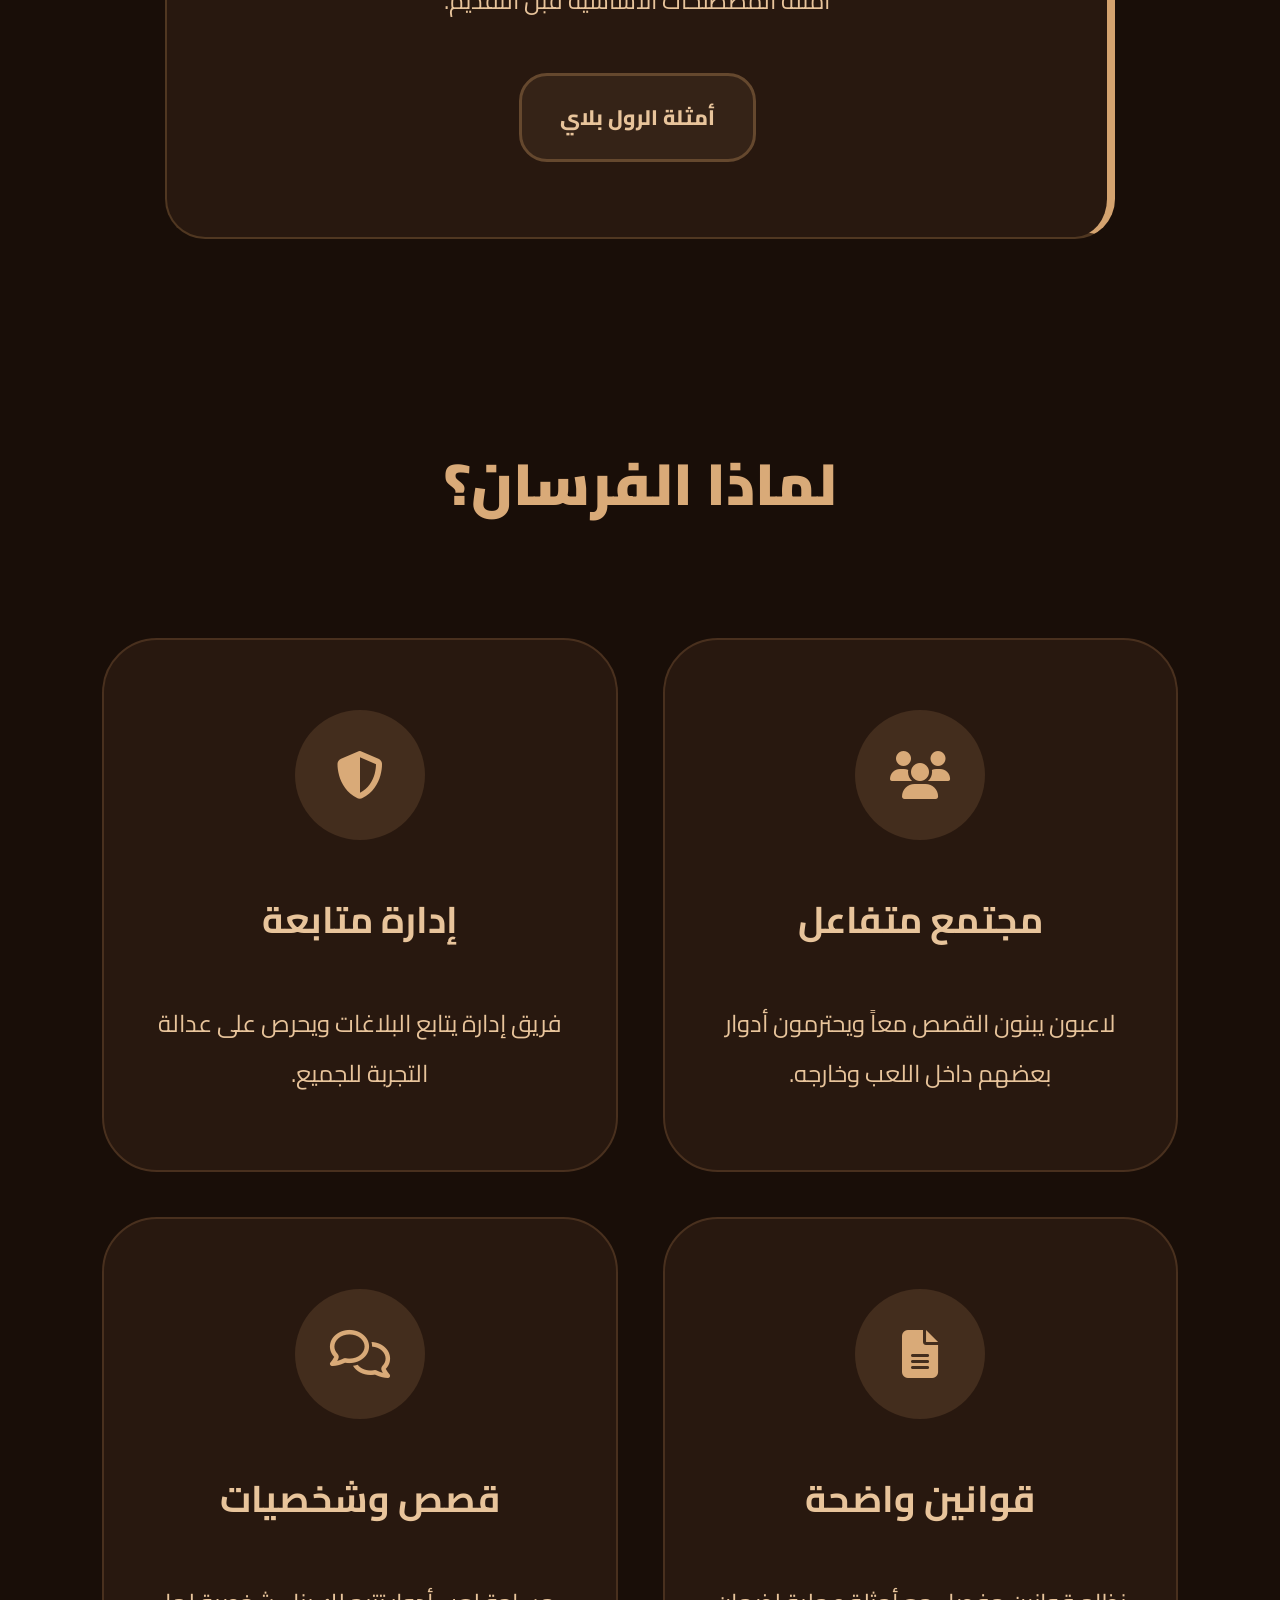
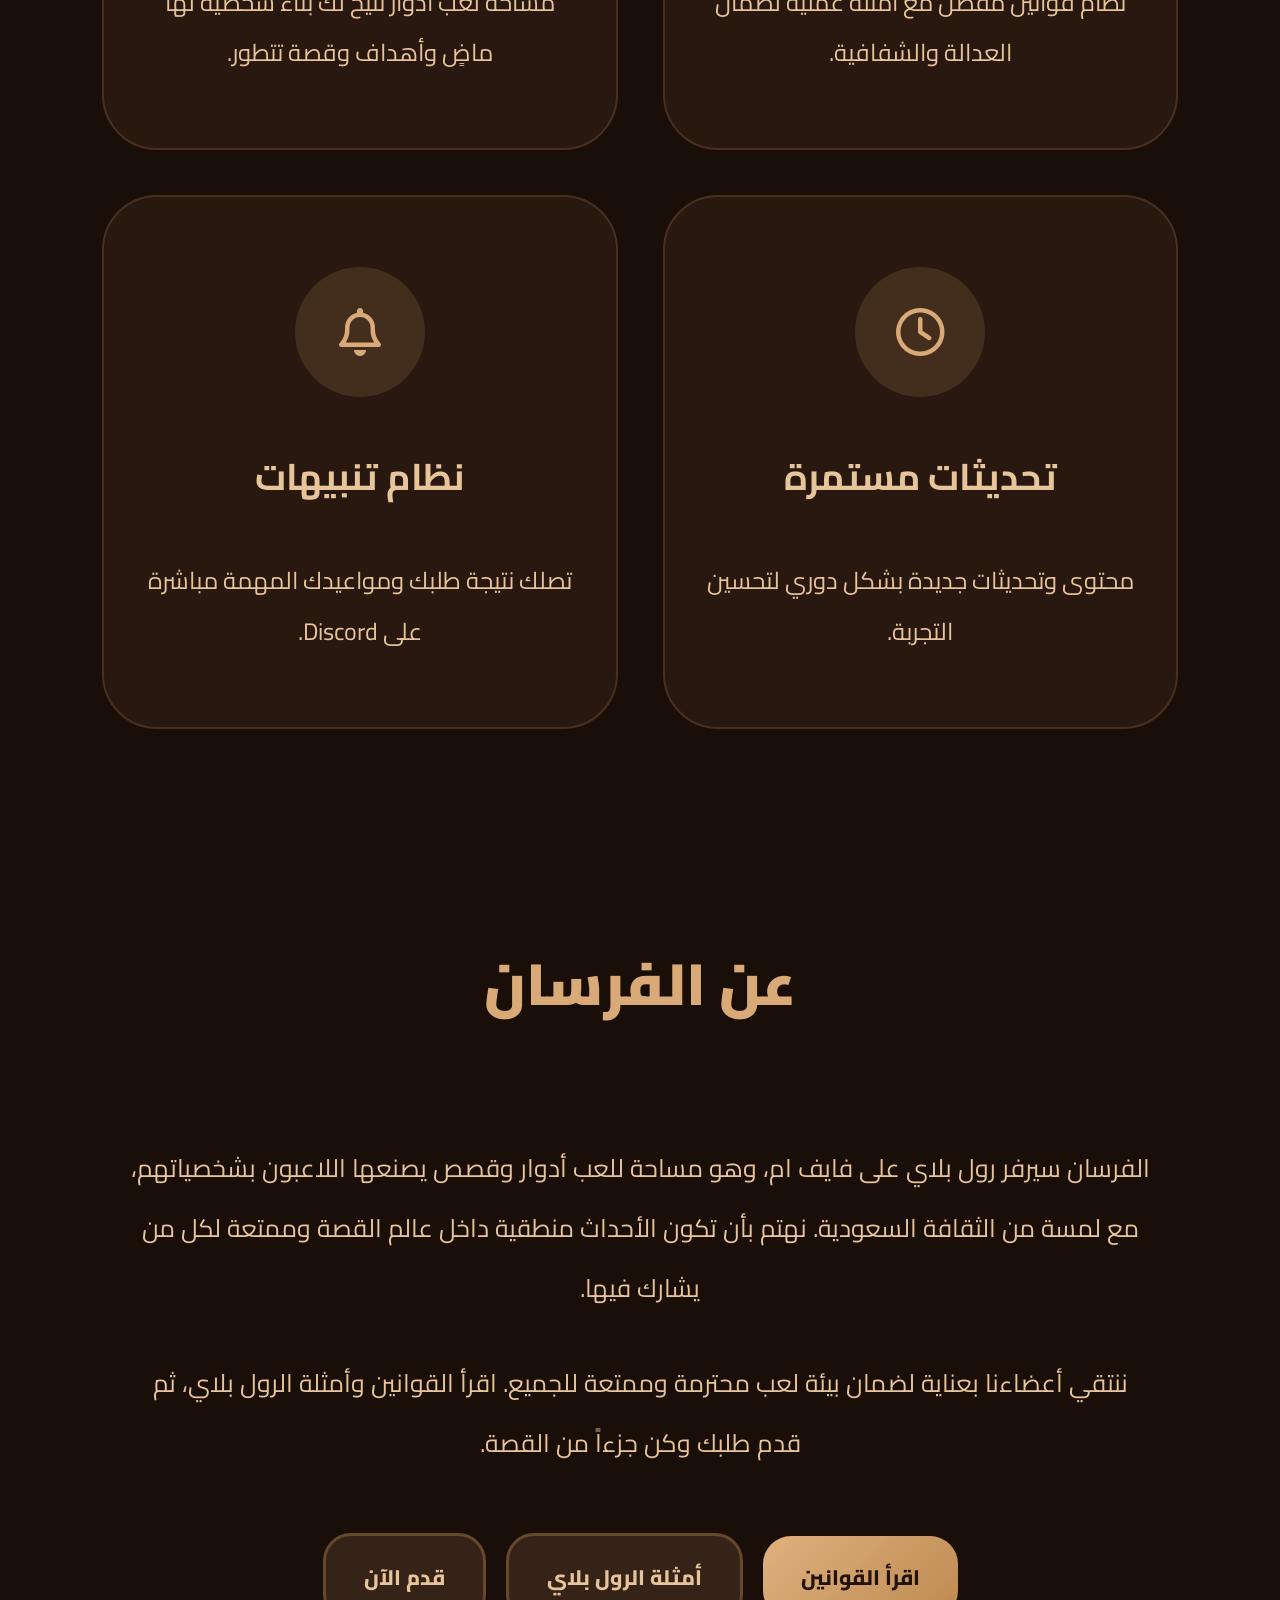
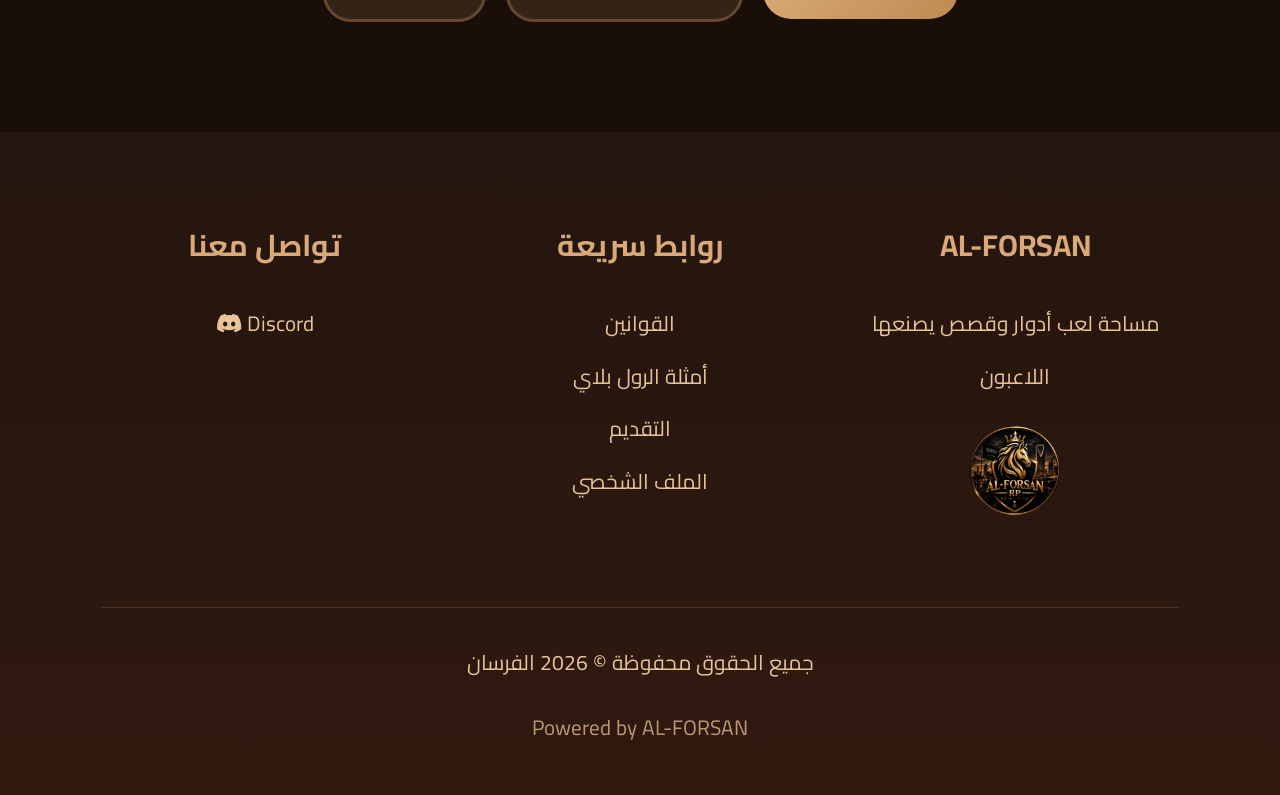
==== commit 4e6b1f3c: "Update AL-FORSAN website" ====
--- a/index.html
+++ b/index.html
@@ -1,329 +1,329 @@
-<!DOCTYPE html>
-<html lang="ar" dir="rtl">
-
-<head>
-    <meta charset="UTF-8">
-    <meta name="viewport" content="width=device-width, initial-scale=1.0">
-
-    <title>الفرسان | AL-FORSAN</title>
-
-    <link rel="stylesheet" href="style.css">
-
-    <link href="https://fonts.googleapis.com/css2?family=Cairo:wght@400;500;600;700;800;900&display=swap" rel="stylesheet">
-
-    <link rel="stylesheet" href="https://cdnjs.cloudflare.com/ajax/libs/font-awesome/6.5.0/css/all.min.css">
-</head>
-
-<body>
-
-    <!-- الشريط العلوي -->
-
-    <header class="header">
-
-        <button class="menu-btn" onclick="toggleMenu()">
-            <i class="fa-solid fa-bars"></i>
-        </button>
-<div class="discord-account">
-
-  <a href="/.netlify/functions/discord-login"
-     class="discord-btn"
-     id="discordLoginBtn">
-    دخول Discord
-    <i class="fa-brands fa-discord"></i>
-  </a>
-
-  <div id="discordUser" hidden>
-    <img id="discordAvatar" src="" alt="صورة الحساب">
-    <span id="discordUsername"></span>
-    <button id="discordLogoutBtn">تسجيل الخروج</button>
-  </div>
-
-</div>
-        <div class="brand">
-            <span>الفرسان</span>
-            <img src="images/logo.png" alt="شعار الفرسان">
-        </div>
-
-    </header>
-<!-- القائمة الجانبية -->
-
-<div class="menu-overlay" id="menuOverlay">
-
-    <aside class="side-menu">
-
-        <button class="close-menu" onclick="toggleMenu()">
-
-            <i class="fa-solid fa-xmark"></i>
-
-        </button>
-
-        <div class="side-menu-links">
-
-            <a href="index.html" class="active">
-
-                <i class="fa-solid fa-house"></i>
-
-                الرئيسية
-
-            </a>
-
-            <a href="rules.html">
-
-                <i class="fa-solid fa-scroll"></i>
-
-                القوانين
-
-            </a>
-
-            <a href="examples.html">
-
-                <i class="fa-solid fa-masks-theater"></i>
-
-                أمثلة الرول بلاي
-
-            </a>
-
-            <a href="apply.html">
-
-                <i class="fa-solid fa-file-pen"></i>
-
-                التقديم
-
-            </a>
-
-        </div>
-
-    </aside>
-
-</div>
-    <main>
-
-        <!-- الواجهة الرئيسية -->
-
-        <section class="hero" id="home">
-
-            <div class="hero-content">
-
-                <img class="hero-logo" src="images/logo.png" alt="الفرسان">
-
-                <h1>الفرسان أربي</h1>
-
-                <h2>سيرفر رول بلاي عربي على فايف ام</h2>
-
-                <p>
-                    مساحة للعب أدوار وقصص، تصنع فيها شخصيتك
-                    وحكاياتها مع لاعبين آخرين.
-                    <br>
-                    قوانين واضحة، وإدارة متابعة، ومجتمع يحترم القصة.
-                </p>
-
-                <div class="hero-buttons">
-
-                   <a href="/.netlify/functions/discord-login" class="main-btn">
-                        تسجيل دخول عبر Discord
-                        <i class="fa-brands fa-discord"></i>
-                    </a>
-
-                    <a href="examples.html" class="second-btn">
-    أمثلة الرول بلاي
-    <i class="fa-solid fa-masks-theater"></i>
-</a>
-
-                </div>
-
-            </div>
-
-        </section>
-
-
-        <!-- البطاقة التعريفية -->
-
-        <section class="intro">
-
-            <div class="intro-card">
-
-                <div class="icon-circle">
-                    <i class="fa-solid fa-masks-theater"></i>
-                </div>
-
-                <h2>
-                    الفرسان مساحة لعب أدوار
-                    <br>
-                    وليس محاكاة للواقع
-                </h2>
-
-                <p>
-                    المطلوب أن تكون تصرفات شخصيتك منطقية داخل القصة
-                    وتحترم تجربة غيرك.
-                    اطلع على أمثلة المصطلحات الأساسية قبل التقديم.
-                </p>
-
-               <a href="examples.html" class="second-btn">أمثلة الرول بلاي</a>
-
-            </div>
-
-        </section>
-
-
-        <!-- لماذا الفرسان -->
-
-        <section class="features" id="features">
-
-            <h2 class="section-title">لماذا الفرسان؟</h2>
-
-            <div class="feature-grid">
-
-                <div class="feature-card">
-                    <div class="icon-circle">
-                        <i class="fa-solid fa-users"></i>
-                    </div>
-                    <h3>مجتمع متفاعل</h3>
-                    <p>
-                        لاعبون يبنون القصص معاً ويحترمون أدوار بعضهم داخل اللعب وخارجه.
-                    </p>
-                </div>
-
-                <div class="feature-card">
-                    <div class="icon-circle">
-                        <i class="fa-solid fa-shield-halved"></i>
-                    </div>
-                    <h3>إدارة متابعة</h3>
-                    <p>
-                        فريق إدارة يتابع البلاغات ويحرص على عدالة التجربة للجميع.
-                    </p>
-                </div>
-
-                <div class="feature-card">
-                    <div class="icon-circle">
-                        <i class="fa-solid fa-file-lines"></i>
-                    </div>
-                    <h3>قوانين واضحة</h3>
-                    <p>
-                        نظام قوانين مفصل مع أمثلة عملية لضمان العدالة والشفافية.
-                    </p>
-                </div>
-
-                <div class="feature-card">
-                    <div class="icon-circle">
-                        <i class="fa-regular fa-comments"></i>
-                    </div>
-                    <h3>قصص وشخصيات</h3>
-                    <p>
-                        مساحة لعب أدوار تتيح لك بناء شخصية لها ماضٍ وأهداف وقصة تتطور.
-                    </p>
-                </div>
-
-                <div class="feature-card">
-                    <div class="icon-circle">
-                        <i class="fa-regular fa-clock"></i>
-                    </div>
-                    <h3>تحديثات مستمرة</h3>
-                    <p>
-                        محتوى وتحديثات جديدة بشكل دوري لتحسين التجربة.
-                    </p>
-                </div>
-
-                <div class="feature-card">
-                    <div class="icon-circle">
-                        <i class="fa-regular fa-bell"></i>
-                    </div>
-                    <h3>نظام تنبيهات</h3>
-                    <p>
-                        تصلك نتيجة طلبك ومواعيدك المهمة مباشرة على Discord.
-                    </p>
-                </div>
-
-            </div>
-
-        </section>
-
-
-        <!-- عن الفرسان -->
-
-        <section class="about" id="about">
-
-            <h2 class="section-title">عن الفرسان</h2>
-
-            <p>
-                الفرسان سيرفر رول بلاي على فايف ام، وهو مساحة للعب أدوار
-                وقصص يصنعها اللاعبون بشخصياتهم، مع لمسة من الثقافة السعودية.
-                نهتم بأن تكون الأحداث منطقية داخل عالم القصة وممتعة لكل
-                من يشارك فيها.
-            </p>
-
-            <p>
-                ننتقي أعضاءنا بعناية لضمان بيئة لعب محترمة وممتعة للجميع.
-                اقرأ القوانين وأمثلة الرول بلاي، ثم قدم طلبك وكن جزءاً من القصة.
-            </p>
-
-            <div class="about-buttons">
-
-                <a href="rules.html" class="main-btn">اقرأ القوانين</a>
-
-                <a href="examples.html" class="second-btn">أمثلة الرول بلاي</a>
-
-                <a href="#" class="second-btn">قدم الآن</a>
-
-            </div>
-
-        </section>
-
-    </main>
-
-
-    <!-- التذييل -->
-
-    <footer id="footer">
-
-        <div class="footer-content">
-
-            <div class="footer-brand">
-
-                <h2>AL-FORSAN</h2>
-
-                <p>مساحة لعب أدوار وقصص يصنعها اللاعبون</p>
-
-                <img src="images/logo.png" alt="الفرسان">
-
-            </div>
-
-
-            <div class="footer-links">
-
-                <h3>روابط سريعة</h3>
-
-                <a href="#">القوانين</a>
-                <a href="#">أمثلة الرول بلاي</a>
-                <a href="#">التقديم</a>
-                <a href="#">الملف الشخصي</a>
-
-            </div>
-
-
-            <div class="footer-contact">
-
-                <h3>تواصل معنا</h3>
-
-                <a href="#">
-                    Discord
-                    <i class="fa-brands fa-discord"></i>
-                </a>
-
-            </div>
-
-        </div>
-
-
-        <div class="copyright">
-            جميع الحقوق محفوظة © 2026 الفرسان
-        </div>
-
-        <p class="powered">Powered by AL-FORSAN</p>
-
-    </footer>
-
-
-    <script src="script.js"></script>
-
-</body>
+<!DOCTYPE html>
+<html lang="ar" dir="rtl">
+
+<head>
+    <meta charset="UTF-8">
+    <meta name="viewport" content="width=device-width, initial-scale=1.0">
+
+    <title>الفرسان | AL-FORSAN</title>
+
+    <link rel="stylesheet" href="style.css">
+
+    <link href="https://fonts.googleapis.com/css2?family=Cairo:wght@400;500;600;700;800;900&display=swap" rel="stylesheet">
+
+    <link rel="stylesheet" href="https://cdnjs.cloudflare.com/ajax/libs/font-awesome/6.5.0/css/all.min.css">
+</head>
+
+<body>
+
+    <!-- الشريط العلوي -->
+
+    <header class="header">
+
+        <button class="menu-btn" onclick="toggleMenu()">
+            <i class="fa-solid fa-bars"></i>
+        </button>
+<div class="discord-account">
+
+  <a href="/.netlify/functions/discord-login"
+     class="discord-btn"
+     id="discordLoginBtn">
+    دخول Discord
+    <i class="fa-brands fa-discord"></i>
+  </a>
+
+  <div id="discordUser" hidden>
+    <img id="discordAvatar" src="" alt="صورة الحساب">
+    <span id="discordUsername"></span>
+    <button id="discordLogoutBtn">تسجيل الخروج</button>
+  </div>
+
+</div>
+        <div class="brand">
+            <span>الفرسان</span>
+            <img id="brandLogo" src="images/logo.png" alt="شعار الفرسان">
+        </div>
+
+    </header>
+<!-- القائمة الجانبية -->
+
+<div class="menu-overlay" id="menuOverlay">
+
+    <aside class="side-menu">
+
+        <button class="close-menu" onclick="toggleMenu()">
+
+            <i class="fa-solid fa-xmark"></i>
+
+        </button>
+
+        <div class="side-menu-links">
+
+            <a href="index.html" class="active">
+
+                <i class="fa-solid fa-house"></i>
+
+                الرئيسية
+
+            </a>
+
+            <a href="rules.html">
+
+                <i class="fa-solid fa-scroll"></i>
+
+                القوانين
+
+            </a>
+
+            <a href="examples.html">
+
+                <i class="fa-solid fa-masks-theater"></i>
+
+                أمثلة الرول بلاي
+
+            </a>
+
+            <a href="apply.html">
+
+                <i class="fa-solid fa-file-pen"></i>
+
+                التقديم
+
+            </a>
+
+        </div>
+
+    </aside>
+
+</div>
+    <main>
+
+        <!-- الواجهة الرئيسية -->
+
+        <section class="hero" id="home">
+
+            <div class="hero-content">
+
+                <img class="hero-logo" src="images/logo.png" alt="الفرسان">
+
+                <h1>الفرسان أربي</h1>
+
+                <h2>سيرفر رول بلاي عربي على فايف ام</h2>
+
+                <p>
+                    مساحة للعب أدوار وقصص، تصنع فيها شخصيتك
+                    وحكاياتها مع لاعبين آخرين.
+                    <br>
+                    قوانين واضحة، وإدارة متابعة، ومجتمع يحترم القصة.
+                </p>
+
+                <div class="hero-buttons">
+
+                   <a href="/.netlify/functions/discord-login" class="main-btn">
+                        تسجيل دخول عبر Discord
+                        <i class="fa-brands fa-discord"></i>
+                    </a>
+
+                    <a href="examples.html" class="second-btn">
+    أمثلة الرول بلاي
+    <i class="fa-solid fa-masks-theater"></i>
+</a>
+
+                </div>
+
+            </div>
+
+        </section>
+
+
+        <!-- البطاقة التعريفية -->
+
+        <section class="intro">
+
+            <div class="intro-card">
+
+                <div class="icon-circle">
+                    <i class="fa-solid fa-masks-theater"></i>
+                </div>
+
+                <h2>
+                    الفرسان مساحة لعب أدوار
+                    <br>
+                    وليس محاكاة للواقع
+                </h2>
+
+                <p>
+                    المطلوب أن تكون تصرفات شخصيتك منطقية داخل القصة
+                    وتحترم تجربة غيرك.
+                    اطلع على أمثلة المصطلحات الأساسية قبل التقديم.
+                </p>
+
+               <a href="examples.html" class="second-btn">أمثلة الرول بلاي</a>
+
+            </div>
+
+        </section>
+
+
+        <!-- لماذا الفرسان -->
+
+        <section class="features" id="features">
+
+            <h2 class="section-title">لماذا الفرسان؟</h2>
+
+            <div class="feature-grid">
+
+                <div class="feature-card">
+                    <div class="icon-circle">
+                        <i class="fa-solid fa-users"></i>
+                    </div>
+                    <h3>مجتمع متفاعل</h3>
+                    <p>
+                        لاعبون يبنون القصص معاً ويحترمون أدوار بعضهم داخل اللعب وخارجه.
+                    </p>
+                </div>
+
+                <div class="feature-card">
+                    <div class="icon-circle">
+                        <i class="fa-solid fa-shield-halved"></i>
+                    </div>
+                    <h3>إدارة متابعة</h3>
+                    <p>
+                        فريق إدارة يتابع البلاغات ويحرص على عدالة التجربة للجميع.
+                    </p>
+                </div>
+
+                <div class="feature-card">
+                    <div class="icon-circle">
+                        <i class="fa-solid fa-file-lines"></i>
+                    </div>
+                    <h3>قوانين واضحة</h3>
+                    <p>
+                        نظام قوانين مفصل مع أمثلة عملية لضمان العدالة والشفافية.
+                    </p>
+                </div>
+
+                <div class="feature-card">
+                    <div class="icon-circle">
+                        <i class="fa-regular fa-comments"></i>
+                    </div>
+                    <h3>قصص وشخصيات</h3>
+                    <p>
+                        مساحة لعب أدوار تتيح لك بناء شخصية لها ماضٍ وأهداف وقصة تتطور.
+                    </p>
+                </div>
+
+                <div class="feature-card">
+                    <div class="icon-circle">
+                        <i class="fa-regular fa-clock"></i>
+                    </div>
+                    <h3>تحديثات مستمرة</h3>
+                    <p>
+                        محتوى وتحديثات جديدة بشكل دوري لتحسين التجربة.
+                    </p>
+                </div>
+
+                <div class="feature-card">
+                    <div class="icon-circle">
+                        <i class="fa-regular fa-bell"></i>
+                    </div>
+                    <h3>نظام تنبيهات</h3>
+                    <p>
+                        تصلك نتيجة طلبك ومواعيدك المهمة مباشرة على Discord.
+                    </p>
+                </div>
+
+            </div>
+
+        </section>
+
+
+        <!-- عن الفرسان -->
+
+        <section class="about" id="about">
+
+            <h2 class="section-title">عن الفرسان</h2>
+
+            <p>
+                الفرسان سيرفر رول بلاي على فايف ام، وهو مساحة للعب أدوار
+                وقصص يصنعها اللاعبون بشخصياتهم، مع لمسة من الثقافة السعودية.
+                نهتم بأن تكون الأحداث منطقية داخل عالم القصة وممتعة لكل
+                من يشارك فيها.
+            </p>
+
+            <p>
+                ننتقي أعضاءنا بعناية لضمان بيئة لعب محترمة وممتعة للجميع.
+                اقرأ القوانين وأمثلة الرول بلاي، ثم قدم طلبك وكن جزءاً من القصة.
+            </p>
+
+            <div class="about-buttons">
+
+                <a href="rules.html" class="main-btn">اقرأ القوانين</a>
+
+                <a href="examples.html" class="second-btn">أمثلة الرول بلاي</a>
+
+                <a href="#" class="second-btn">قدم الآن</a>
+
+            </div>
+
+        </section>
+
+    </main>
+
+
+    <!-- التذييل -->
+
+    <footer id="footer">
+
+        <div class="footer-content">
+
+            <div class="footer-brand">
+
+                <h2>AL-FORSAN</h2>
+
+                <p>مساحة لعب أدوار وقصص يصنعها اللاعبون</p>
+
+                <img src="images/logo.png" alt="الفرسان">
+
+            </div>
+
+
+            <div class="footer-links">
+
+                <h3>روابط سريعة</h3>
+
+                <a href="#">القوانين</a>
+                <a href="#">أمثلة الرول بلاي</a>
+                <a href="#">التقديم</a>
+                <a href="#">الملف الشخصي</a>
+
+            </div>
+
+
+            <div class="footer-contact">
+
+                <h3>تواصل معنا</h3>
+
+                <a href="#">
+                    Discord
+                    <i class="fa-brands fa-discord"></i>
+                </a>
+
+            </div>
+
+        </div>
+
+
+        <div class="copyright">
+            جميع الحقوق محفوظة © 2026 الفرسان
+        </div>
+
+        <p class="powered">Powered by AL-FORSAN</p>
+
+    </footer>
+
+
+    <script src="script.js"></script>
+
+</body>
 </html>
--- a/style.css
+++ b/style.css
@@ -1,1769 +1,1769 @@
-/* =========================
-   الإعدادات العامة
-========================= */
-
-* {
-    margin: 0;
-    padding: 0;
-    box-sizing: border-box;
-}
-
-html {
-    scroll-behavior: smooth;
-}
-
-body {
-    background: #190e08;
-    color: #e8c49b;
-    font-family: 'Cairo', sans-serif;
-    overflow-x: hidden;
-}
-
-a {
-    text-decoration: none;
-    color: inherit;
-}
-
-button {
-    font-family: inherit;
-}
-
-
-/* =========================
-   الشريط العلوي
-========================= */
-
-.header {
-    height: 115px;
-    background: #1c100a;
-    border-bottom: 2px solid #3c281a;
-
-    display: flex;
-    align-items: center;
-    justify-content: space-between;
-
-    padding: 15px 4%;
-    position: sticky;
-    top: 0;
-    z-index: 100;
-}
-
-.brand {
-    display: flex;
-    align-items: center;
-    gap: 15px;
-
-    font-size: 32px;
-    font-weight: 900;
-    color: #d9aa78;
-}
-
-.brand img {
-    width: 60px;
-    height: 60px;
-    object-fit: contain;
-}
-
-.discord-btn {
-    background: #5865f2;
-    color: white;
-
-    padding: 16px 35px;
-    border-radius: 27px;
-
-    font-size: 21px;
-    font-weight: 800;
-
-    box-shadow: 0 0 25px #5865f255;
-    transition: 0.3s;
-}
-
-.discord-btn:hover {
-    transform: translateY(-3px);
-    box-shadow: 0 0 35px #5865f280;
-}
-
-.discord-btn i {
-    margin-right: 10px;
-}
-
-.menu-btn {
-    width: 75px;
-    height: 75px;
-
-    background: #302016;
-    color: #d9aa78;
-
-    border: 2px solid #65482e;
-    border-radius: 23px;
-
-    font-size: 30px;
-    cursor: pointer;
-
-    transition: 0.3s;
-}
-
-.menu-btn:hover {
-    background: #49301e;
-}
-
-
-/* =========================
-   القائمة الجانبية
-========================= */
-
-.menu-overlay {
-    position: fixed;
-    inset: 0;
-
-    background: rgba(0, 0, 0, 0.65);
-
-    z-index: 999;
-
-    visibility: hidden;
-    opacity: 0;
-
-    transition: 0.3s;
-}
-
-.menu-overlay.show {
-    visibility: visible;
-    opacity: 1;
-}
-
-.side-menu {
-    position: absolute;
-    top: 0;
-    right: 0;
-
-    width: min(82%, 500px);
-    height: 100%;
-
-    background: linear-gradient(
-        160deg,
-        #24150d,
-        #160d08
-    );
-
-    border-left: 2px solid #503721;
-
-    transform: translateX(100%);
-    transition: 0.35s ease;
-
-    overflow-y: auto;
-}
-
-.menu-overlay.show .side-menu {
-    transform: translateX(0);
-}
-
-.close-menu {
-    width: 95px;
-    height: 95px;
-
-    margin: 25px;
-
-    background: #352317;
-    color: #d9aa78;
-
-    border: 2px solid #65482e;
-    border-radius: 25px;
-
-    font-size: 35px;
-    cursor: pointer;
-
-    transition: 0.3s;
-}
-
-.close-menu:hover {
-    background: #49301e;
-}
-
-.side-menu-links {
-    padding: 45px 25px;
-
-    display: flex;
-    flex-direction: column;
-    gap: 20px;
-}
-
-.side-menu-links a {
-    display: flex;
-    align-items: center;
-    gap: 25px;
-
-    padding: 25px;
-
-    border-radius: 25px;
-
-    color: #e8c49b;
-
-    font-size: 25px;
-    font-weight: 800;
-
-    transition: 0.3s;
-}
-
-.side-menu-links a i {
-    font-size: 28px;
-    color: #d9aa78;
-}
-
-.side-menu-links a:hover,
-.side-menu-links a.active {
-    background: #352317;
-    border: 2px solid #65482e;
-}
-
-
-/* =========================
-   الواجهة الرئيسية
-========================= */
-
-.hero {
-    min-height: 850px;
-
-    display: flex;
-    justify-content: center;
-    align-items: center;
-
-    text-align: center;
-    padding: 80px 20px;
-
-    background: radial-gradient(
-        circle at center,
-        #382315 0%,
-        #21130c 45%,
-        #160d08 100%
-    );
-}
-
-.hero-content {
-    max-width: 950px;
-    width: 100%;
-}
-
-.hero-logo {
-    width: 150px;
-    height: 150px;
-
-    object-fit: contain;
-
-    margin-bottom: 35px;
-
-    filter: drop-shadow(0 0 25px #d4af3780);
-}
-
-.hero h1 {
-    font-size: clamp(45px, 8vw, 90px);
-    font-weight: 900;
-
-    color: #e8bd8d;
-
-    margin-bottom: 15px;
-}
-
-.hero h2 {
-    font-size: clamp(22px, 4vw, 38px);
-
-    margin-bottom: 35px;
-}
-
-.hero p {
-    font-size: 23px;
-    line-height: 2.2;
-
-    margin-bottom: 55px;
-}
-
-
-/* =========================
-   الأزرار
-========================= */
-
-.hero-buttons,
-.about-buttons {
-    display: flex;
-    justify-content: center;
-    align-items: center;
-
-    flex-wrap: wrap;
-    gap: 20px;
-}
-
-.main-btn,
-.second-btn {
-    display: inline-block;
-
-    padding: 22px 38px;
-
-    border-radius: 28px;
-
-    font-size: 21px;
-    font-weight: 800;
-
-    transition: 0.3s;
-}
-
-.main-btn {
-    background: linear-gradient(
-        135deg,
-        #e0b17e,
-        #bd8a51
-    );
-
-    color: #21130b;
-}
-
-.second-btn {
-    background: #352317;
-
-    border: 3px solid #65482e;
-
-    color: #e8c49b;
-}
-
-.main-btn:hover,
-.second-btn:hover {
-    transform: translateY(-5px);
-}
-
-
-/* =========================
-   البطاقة التعريفية
-========================= */
-
-.intro {
-    padding: 100px 8%;
-}
-
-.intro-card {
-    max-width: 950px;
-
-    margin: auto;
-
-    padding: 75px 45px;
-
-    background: #28180f;
-
-    border: 2px solid #503721;
-    border-right: 8px solid #d4a36f;
-
-    border-radius: 40px;
-
-    text-align: center;
-}
-
-.icon-circle {
-    width: 130px;
-    height: 130px;
-
-    margin: 0 auto 45px;
-
-    background: #432d1d;
-
-    border-radius: 50%;
-
-    display: flex;
-    align-items: center;
-    justify-content: center;
-
-    font-size: 48px;
-    color: #d9aa78;
-}
-
-.intro h2 {
-    font-size: 36px;
-    margin-bottom: 30px;
-}
-
-.intro p {
-    font-size: 24px;
-    line-height: 2.2;
-
-    margin-bottom: 45px;
-}
-
-
-/* =========================
-   عناوين الأقسام
-========================= */
-
-.section-title {
-    text-align: center;
-
-    font-size: 58px;
-    font-weight: 900;
-
-    color: #d9aa78;
-
-    margin-bottom: 100px;
-}
-
-
-/* =========================
-   قسم لماذا الفرسان
-========================= */
-
-.features {
-    padding: 90px 8%;
-}
-
-.feature-grid {
-    display: grid;
-
-    grid-template-columns: repeat(2, 1fr);
-
-    gap: 45px;
-}
-
-.feature-card {
-    background: #28180f;
-
-    border: 2px solid #49301e;
-    border-radius: 55px;
-
-    padding: 70px 35px;
-
-    text-align: center;
-
-    transition: 0.3s;
-}
-
-.feature-card:hover {
-    border-color: #d9aa78;
-    transform: translateY(-5px);
-}
-
-.feature-card h3 {
-    font-size: 37px;
-    margin-bottom: 45px;
-}
-
-.feature-card p {
-    font-size: 24px;
-    line-height: 2.1;
-}
-
-
-/* =========================
-   قسم عن الفرسان
-========================= */
-
-.about {
-    padding: 110px 10%;
-    text-align: center;
-}
-
-.about p {
-    font-size: 25px;
-    line-height: 2.4;
-
-    margin-bottom: 35px;
-}
-
-.about-buttons {
-    margin-top: 60px;
-}
-
-
-/* =========================
-   التذييل
-========================= */
-
-footer {
-    background: linear-gradient(
-        #24150e,
-        #30190f
-    );
-
-    padding: 85px 8% 40px;
-
-    text-align: center;
-}
-
-.footer-content {
-    display: grid;
-
-    grid-template-columns: repeat(3, 1fr);
-
-    gap: 50px;
-
-    padding-bottom: 75px;
-}
-
-.footer-brand img {
-    width: 100px;
-    height: 100px;
-
-    object-fit: contain;
-
-    margin-top: 20px;
-}
-
-.footer-brand h2,
-footer h3 {
-    color: #d9aa78;
-
-    font-size: 30px;
-
-    margin-bottom: 25px;
-}
-
-footer p,
-footer a {
-    font-size: 21px;
-    line-height: 2.5;
-}
-
-.footer-links a,
-.footer-contact a {
-    display: block;
-    transition: 0.3s;
-}
-
-.footer-links a:hover,
-.footer-contact a:hover {
-    color: #d9aa78;
-}
-
-.copyright {
-    border-top: 1px solid #503721;
-
-    padding-top: 35px;
-
-    font-size: 21px;
-}
-
-.powered {
-    margin-top: 20px;
-    color: #b99773;
-}
-
-
-/* =========================
-   توافق الجوال
-========================= */
-
-@media (max-width: 700px) {
-
-    .header {
-        height: 110px;
-        padding: 10px 4%;
-    }
-
-    .brand {
-        font-size: 22px;
-        gap: 5px;
-    }
-
-    .brand img {
-        width: 43px;
-        height: 43px;
-    }
-
-    .discord-btn {
-        padding: 14px 16px;
-        font-size: 16px;
-        border-radius: 20px;
-    }
-
-    .menu-btn {
-        width: 65px;
-        height: 65px;
-
-        font-size: 24px;
-        border-radius: 20px;
-    }
-
-    .side-menu {
-        width: 82%;
-    }
-
-    .close-menu {
-        width: 80px;
-        height: 80px;
-        font-size: 30px;
-    }
-
-    .side-menu-links {
-        padding: 30px 18px;
-    }
-
-    .side-menu-links a {
-        padding: 22px 15px;
-        font-size: 22px;
-        gap: 20px;
-    }
-
-    .side-menu-links a i {
-        font-size: 25px;
-    }
-
-    .hero {
-        min-height: 800px;
-        padding: 60px 20px;
-    }
-
-    .hero-logo {
-        width: 115px;
-        height: 115px;
-    }
-
-    .hero p {
-        font-size: 19px;
-        line-height: 2.1;
-    }
-
-    .main-btn,
-    .second-btn {
-        width: 90%;
-        padding: 19px 15px;
-        font-size: 18px;
-    }
-
-    .intro {
-        padding: 65px 6%;
-    }
-
-    .intro-card {
-        padding: 50px 20px;
-        border-radius: 35px;
-    }
-
-    .icon-circle {
-        width: 110px;
-        height: 110px;
-        font-size: 42px;
-    }
-
-    .intro h2 {
-        font-size: 27px;
-    }
-
-    .intro p {
-        font-size: 19px;
-        line-height: 2.2;
-    }
-
-    .section-title {
-        font-size: 42px;
-        margin-bottom: 65px;
-    }
-
-    .features {
-        padding: 70px 6%;
-    }
-
-    .feature-grid {
-        grid-template-columns: 1fr;
-        gap: 30px;
-    }
-
-    .feature-card {
-        padding: 55px 25px;
-        border-radius: 40px;
-    }
-
-    .feature-card h3 {
-        font-size: 31px;
-        margin-bottom: 35px;
-    }
-
-    .feature-card p {
-        font-size: 20px;
-        line-height: 2.1;
-    }
-
-    .about {
-        padding: 75px 7%;
-    }
-
-    .about p {
-        font-size: 20px;
-        line-height: 2.3;
-    }
-
-    .footer-content {
-        grid-template-columns: 1fr;
-        gap: 50px;
-    }
-
-    .copyright {
-        font-size: 17px;
-    }
-
-}
-/* =========================
-   صفحة أمثلة الرول بلاي
-========================= */
-
-.examples-page {
-    width: min(100% - 32px, 850px);
-    margin: 55px auto;
-    font-family: 'Tajawal', sans-serif;
-}
-
-.examples-heading {
-    text-align: center;
-    margin-bottom: 30px;
-}
-
-.examples-heading h1 {
-    color: #d9ad55;
-    font-size: 34px;
-    margin-bottom: 10px;
-}
-
-.examples-heading p {
-    color: #aaa;
-    font-size: 15px;
-    line-height: 1.9;
-}
-
-.rp-warning,
-.assistant-box,
-.term-search,
-.term-card,
-.before-start {
-    background: linear-gradient(145deg, #211d18, #171512);
-    border: 1px solid rgba(207, 163, 79, 0.2);
-    border-radius: 15px;
-    padding: 25px;
-    margin-bottom: 22px;
-    color: #eee;
-}
-
-.rp-warning {
-    text-align: center;
-}
-
-.warning-icon {
-    color: #d9ad55;
-    font-size: 30px;
-    margin-bottom: 12px;
-}
-
-.examples-page h2 {
-    color: #d9ad55;
-    margin-bottom: 15px;
-}
-
-.examples-page p {
-    line-height: 2;
-    color: #c3bdb4;
-}
-
-.assistant-box {
-    text-align: center;
-}
-
-.assistant-box > h2 i {
-    margin-left: 7px;
-}
-
-.assistant-message {
-    background: #15120f;
-    border: 1px solid #403322;
-    border-radius: 12px;
-    padding: 18px;
-    text-align: right;
-    line-height: 2;
-    margin: 20px 0;
-    color: #ddd;
-}
-
-.question-buttons,
-.term-buttons {
-    display: flex;
-    flex-wrap: wrap;
-    gap: 9px;
-    justify-content: center;
-    margin: 18px 0;
-}
-
-.question-buttons button,
-.term-buttons button {
-    background: #292219;
-    color: #e5c27f;
-    border: 1px solid #69512d;
-    border-radius: 9px;
-    padding: 10px 14px;
-    font-family: inherit;
-    cursor: pointer;
-    transition: 0.2s;
-}
-
-.question-buttons button:hover,
-.term-buttons button:hover {
-    background: #d0a34e;
-    color: #17120a;
-}
-
-.assistant-input {
-    display: flex;
-    gap: 10px;
-    margin: 20px 0;
-}
-
-.assistant-input input,
-.term-search input {
-    background: #100e0c;
-    color: white;
-    border: 1px solid #55442c;
-    border-radius: 9px;
-    padding: 14px;
-    font-family: inherit;
-    outline: none;
-}
-
-.assistant-input input {
-    flex: 1;
-    min-width: 0;
-}
-
-.assistant-input button,
-.gold-button {
-    background: linear-gradient(135deg, #e0b75e, #a8792e);
-    color: #17120a;
-    border: none;
-    border-radius: 9px;
-    padding: 12px 20px;
-    font-family: inherit;
-    font-weight: 800;
-    cursor: pointer;
-    text-decoration: none;
-    display: inline-block;
-}
-
-.assistant-box small {
-    color: #888;
-    line-height: 2;
-}
-
-.term-search {
-    text-align: center;
-}
-
-.term-search input {
-    width: 100%;
-    box-sizing: border-box;
-    margin: 10px 0;
-}
-
-.terms-list {
-    display: flex;
-    flex-direction: column;
-    gap: 5px;
-}
-
-.term-card {
-    scroll-margin-top: 25px;
-}
-
-.term-number {
-    display: inline-block;
-    color: #d9ad55;
-    border: 1px solid #806334;
-    border-radius: 20px;
-    padding: 5px 13px;
-    font-size: 13px;
-    margin-bottom: 12px;
-}
-
-.term-card h2 {
-    margin-bottom: 5px;
-}
-
-.term-card > h3 {
-    color: #d9ad55;
-    font-size: 14px;
-    margin-top: 0;
-}
-
-.correct,
-.wrong {
-    padding: 13px 16px;
-    border-radius: 10px;
-    margin-top: 14px;
-}
-
-.correct {
-    background: rgba(34, 130, 76, 0.1);
-    border-right: 3px solid #36a269;
-}
-
-.correct h3 {
-    color: #55c68b;
-}
-
-.wrong {
-    background: rgba(180, 55, 55, 0.1);
-    border-right: 3px solid #c95353;
-}
-
-.wrong h3 {
-    color: #e36b6b;
-}
-
-.correct h3,
-.wrong h3 {
-    margin: 0 0 7px;
-    font-size: 15px;
-}
-
-.correct p,
-.wrong p {
-    margin: 0;
-    font-size: 14px;
-}
-
-.before-start ul {
-    padding-right: 20px;
-    color: #c3bdb4;
-    line-height: 2.2;
-}
-
-.before-start li {
-    margin-bottom: 8px;
-}
-
-.before-start .gold-button {
-    margin: 10px 5px 0;
-}
-
-@media (max-width: 600px) {
-    .examples-page {
-        width: calc(100% - 24px);
-        margin: 30px auto;
-    }
-
-    .examples-heading h1 {
-        font-size: 26px;
-    }
-
-    .rp-warning,
-    .assistant-box,
-    .term-search,
-    .term-card,
-    .before-start {
-        padding: 17px;
-        border-radius: 12px;
-    }
-
-    .assistant-input {
-        flex-direction: column;
-    }
-
-    .assistant-input button {
-        width: 100%;
-    }
-
-    .question-buttons button,
-    .term-buttons button {
-        font-size: 12px;
-        padding: 9px 11px;
-    }
-
-    .term-card h2 {
-        font-size: 19px;
-    }
-
-    .examples-page p {
-        font-size: 14px;
-    }
-}
-/* تحسين تصميم الجوال لصفحة الرول بلاي */
-
-@media (max-width: 600px) {
-
-    .examples-page {
-
-        width: calc(100% - 8px);
-
-        margin: 25px auto;
-
-    }
-
-    .examples-heading h1 {
-
-        font-size: 30px;
-
-    }
-
-    .examples-heading p {
-
-        font-size: 19px;
-
-        line-height: 1.9;
-
-    }
-
-    .rp-warning,
-
-    .assistant-box,
-
-    .term-search,
-
-    .term-card,
-
-    .before-start {
-
-        background: #302014;
-
-        border: 1px solid #543b26;
-
-        border-radius: 22px;
-
-        padding: 25px 20px;
-
-        margin-bottom: 22px;
-
-    }
-
-    .rp-warning h2 {
-
-        color: #ffd04d;
-
-        font-size: 24px;
-
-        line-height: 1.7;
-
-    }
-
-    .examples-page p {
-
-        font-size: 19px;
-
-        line-height: 2.1;
-
-    }
-
-    .term-card h2 {
-
-        font-size: 25px;
-
-        color: #e8c99e;
-
-    }
-
-    .term-card > h3 {
-
-        font-size: 19px;
-
-        color: #d6a36a;
-
-    }
-
-    .correct,
-
-    .wrong {
-
-        padding: 20px;
-
-        border-radius: 18px;
-
-        margin-top: 18px;
-
-    }
-
-    .correct {
-
-        background: #292d1c;
-
-        border: 1px solid #16734d;
-
-    }
-
-    .wrong {
-
-        background: #3b211b;
-
-        border: 1px solid #8d3028;
-
-    }
-
-    .correct p,
-
-    .wrong p {
-
-        font-size: 18px;
-
-        line-height: 2;
-
-    }
-
-}
-@media (max-width: 700px) {
-
-    header {
-
-        display: flex;
-
-        flex-direction: row;
-
-        align-items: center;
-
-        justify-content: flex-start;
-
-        gap: 12px;
-
-    }
-
-    header .menu-btn {
-
-        order: 1;
-
-        flex-shrink: 0;
-
-    }
-
-    header .brand {
-
-        order: 2;
-
-        display: flex;
-
-        flex-direction: row;
-
-        align-items: center;
-
-        gap: 8px;
-
-        white-space: nowrap;
-
-        margin: 0;
-
-    }
-
-    header .brand img {
-
-        width: 42px;
-
-        height: 42px;
-
-        object-fit: contain;
-
-    }
-
-    header .discord-btn {
-
-        order: 3;
-
-        margin-right: auto;
-
-        flex-shrink: 0;
-
-    }
-
-}@media (min-width: 701px) {
-
-    header {
-
-        display: flex;
-
-        flex-direction: row;
-
-        align-items: center;
-
-        justify-content: flex-start;
-
-        gap: 20px;
-
-    }
-
-    header .menu-btn {
-
-        order: 1;
-
-        flex-shrink: 0;
-
-    }
-
-    header .brand {
-
-        order: 2;
-
-        display: flex;
-
-        flex-direction: row;
-
-        align-items: center;
-
-        gap: 10px;
-
-        margin: 0;
-
-        white-space: nowrap;
-
-    }
-
-    header .brand img {
-
-        width: 55px;
-
-        height: 55px;
-
-        object-fit: contain;
-
-    }
-
-    header .discord-btn {
-
-        order: 3;
-
-        flex-shrink: 0;
-
-    }
-
-}
-/* =========================
-
-   AL-FORSAN RULES PAGE
-
-========================= */
-
-.rules-page {
-
-    width: 100%;
-
-    max-width: 1100px;
-
-    margin: 0 auto;
-
-    padding: 70px 25px;
-
-    direction: rtl;
-
-}
-
-.rules-hero {
-
-    text-align: center;
-
-    padding: 65px 20px;
-
-    margin-bottom: 35px;
-
-    background: linear-gradient(145deg, #21170e, #080808);
-
-    border: 1px solid rgba(212, 164, 75, 0.3);
-
-    border-radius: 20px;
-
-}
-
-.rules-hero h1 {
-
-    color: #e4b75e;
-
-    font-size: 42px;
-
-    margin: 15px 0;
-
-}
-
-.rules-hero p {
-
-    color: #c5c0b7;
-
-    font-size: 17px;
-
-    line-height: 2;
-
-}
-
-.section-label {
-
-    color: #c99b43;
-
-    letter-spacing: 3px;
-
-    font-size: 13px;
-
-}
-
-.rules-navigation {
-
-    display: flex;
-
-    flex-wrap: wrap;
-
-    justify-content: center;
-
-    gap: 12px;
-
-    margin: 30px 0 60px;
-
-}
-
-.rules-navigation a {
-
-    color: #e5c27b;
-
-    background: #17130f;
-
-    border: 1px solid #72572d;
-
-    padding: 13px 20px;
-
-    border-radius: 10px;
-
-    text-decoration: none;
-
-    transition: 0.3s;
-
-}
-
-.rules-navigation a:hover {
-
-    background: #b58a3c;
-
-    color: #080808;
-
-}
-
-.rules-section {
-
-    margin-bottom: 65px;
-
-    scroll-margin-top: 100px;
-
-}
-
-.rules-section h2 {
-
-    color: #e4b75e;
-
-    font-size: 27px;
-
-    margin-bottom: 25px;
-
-    padding-bottom: 15px;
-
-    border-bottom: 1px solid #5c4626;
-
-}
-
-.rules-section h2 i {
-
-    margin-left: 10px;
-
-}
-
-.rules-list {
-
-    display: grid;
-
-    grid-template-columns: repeat(2, minmax(0, 1fr));
-
-    gap: 18px;
-
-}
-
-.rule-card {
-
-    background: linear-gradient(145deg, #191510, #0d0c0a);
-
-    border: 1px solid rgba(212, 164, 75, 0.22);
-
-    border-radius: 14px;
-
-    padding: 23px;
-
-    transition: 0.3s;
-
-}
-
-.rule-card:hover {
-
-    border-color: #c99b43;
-
-    transform: translateY(-3px);
-
-}
-
-.rule-card-top {
-
-    display: flex;
-
-    justify-content: space-between;
-
-    align-items: center;
-
-    flex-wrap: wrap;
-
-    gap: 12px;
-
-    margin-bottom: 15px;
-
-}
-
-.rule-card h3 {
-
-    color: #f0d49b;
-
-    font-size: 18px;
-
-    margin: 0;
-
-}
-
-.rule-level {
-
-    color: #e8bd6b;
-
-    background: rgba(185, 137, 53, 0.13);
-
-    border: 1px solid rgba(185, 137, 53, 0.35);
-
-    border-radius: 20px;
-
-    padding: 6px 12px;
-
-    font-size: 12px;
-
-}
-
-.rule-card p {
-
-    color: #bdb7ac;
-
-    line-height: 2;
-
-    font-size: 15px;
-
-    margin: 0;
-
-}
-
-@media (max-width: 700px) {
-
-    .rules-page {
-
-        padding: 35px 15px;
-
-    }
-
-    .rules-hero {
-
-        padding: 40px 15px;
-
-    }
-
-    .rules-hero h1 {
-
-        font-size: 28px;
-
-    }
-
-    .rules-hero p {
-
-        font-size: 14px;
-
-    }
-
-    .rules-navigation {
-
-        flex-direction: column;
-
-        gap: 10px;
-
-        margin-bottom: 40px;
-
-    }
-
-    .rules-navigation a {
-
-        text-align: center;
-
-    }
-
-    .rules-list {
-
-        grid-template-columns: 1fr;
-
-    }
-
-    .rules-section h2 {
-
-        font-size: 22px;
-
-    }
-
-    .rule-card {
-
-        padding: 18px;
-
-    }
-
-}
-/* الهيدر الموحد لجميع صفحات الفرسان */
-
-/* ترتيب الهيدر */
-header.header {
-display: flex;
-flex-direction: row;
-direction: rtl;
-align-items: center;
-justify-content: space-between;
-width: 100%;
-box-sizing: border-box;
-gap: 14px;
-}
-
-/* زر القائمة - أقصى اليمين */
-header.header .menu-btn {
-order: 1;
-flex-shrink: 0;
-}
-
-/* شعار واسم الفرسان - بجانب القائمة */
-header.header .brand {
-order: 2;
-display: flex;
-align-items: center;
-gap: 15px;
-margin-right: 0;
-margin-left: auto;
-}
-
-/* زر Discord - أقصى اليسار */
-header.header .discord-account {
-order: 3;
-flex-shrink: 0;
-margin-right: auto;
-margin-left: 0;
-}
-
-header.header .menu-btn {
-
-    order: 1;
-
-    flex-shrink: 0;
-
-}
-
-header.header .logo {
-
-    order: 2;
-
-    display: flex;
-
-    align-items: center;
-
-    gap: 9px;
-
-    margin: 0 !important;
-
-    flex-shrink: 0;
-
-    text-decoration: none;
-
-}
-
-header.header .logo img {
-
-    width: 42px;
-
-    height: 42px;
-
-    object-fit: contain;
-
-}
-
-header.header .logo span {
-
-    font-size: 17px;
-
-    font-weight: bold;
-
-    white-space: nowrap;
-
-}
-
-header.header .discord-btn {
-
-    order: 3;
-
-    margin-right: auto;
-
-    flex-shrink: 0;
-
-}
-
-@media (max-width: 700px) {
-
-    header.header {
-
-        padding: 10px 12px;
-
-        gap: 10px;
-
-    }
-
-    header.header .logo img {
-
-        width: 36px;
-
-        height: 36px;
-
-    }
-
-    header.header .logo span {
-
-        font-size: 15px;
-
-    }
-
-    header.header .discord-btn {
-
-        padding: 9px 12px;
-
-        font-size: 12px;
-
-    }
-
-}
-/* تفاصيل وأمثلة قوانين الفرسان */
-
-.rule-description {
-
-    color: #c5c0b7;
-
-    line-height: 2;
-
-    margin-bottom: 18px;
-
-}
-
-.rule-details {
-
-    background: rgba(212, 164, 75, 0.05);
-
-    border-right: 3px solid #b58a3c;
-
-    padding: 12px 18px;
-
-    margin: 15px 0;
-
-    border-radius: 8px;
-
-}
-
-.rule-details h4 {
-
-    color: #e4b75e;
-
-    margin: 0 0 12px;
-
-    font-size: 15px;
-
-}
-
-.rule-details ul {
-
-    padding-right: 20px;
-
-    margin: 0;
-
-}
-
-.rule-details li {
-
-    color: #c5c0b7;
-
-    line-height: 2;
-
-    margin-bottom: 5px;
-
-}
-
-.rule-example {
-
-    background: rgba(180, 60, 45, 0.08);
-
-    border: 1px solid rgba(180, 60, 45, 0.25);
-
-    border-radius: 9px;
-
-    padding: 14px;
-
-    margin-top: 18px;
-
-}
-
-.rule-example strong {
-
-    color: #e6a078;
-
-    display: block;
-
-    margin-bottom: 8px;
-
-}
-
-.rule-example p {
-
-    color: #c5c0b7;
-
-    line-height: 1.9;
-
-    margin: 0;
-
-}
-
-.rule-card {
-
-    height: fit-content;
-
-}
-
-/* Discord Account */
-.discord-account {
-    display: flex;
-    align-items: center;
-    gap: 10px;
-}
-
-#discordUser {
-    display: flex;
-    align-items: center;
-    gap: 10px;
-    color: #fff;
-}
-
-#discordUser[hidden] {
-    display: none;
-}
-
-#discordAvatar {
-    width: 38px;
-    height: 38px;
-    border-radius: 50%;
-    object-fit: cover;
-    border: 2px solid #d4af37;
-}
-
-#discordUsername {
-    color: #d4af37;
-    font-weight: bold;
-}
-
-#discordLogoutBtn {
-    background: #d4af37;
-    color: #111;
-    border: none;
-    border-radius: 8px;
-    padding: 8px 12px;
-    cursor: pointer;
-    font-family: inherit;
-}
-/* إعادة زر وحساب Discord لمكانه الطبيعي */
-.header .discord-account {
-    display: flex;
-    align-items: center;
-    justify-content: flex-start;
-    margin: 0;
-    flex-shrink: 0;
+/* =========================
+   الإعدادات العامة
+========================= */
+
+* {
+    margin: 0;
+    padding: 0;
+    box-sizing: border-box;
+}
+
+html {
+    scroll-behavior: smooth;
+}
+
+body {
+    background: #190e08;
+    color: #e8c49b;
+    font-family: 'Cairo', sans-serif;
+    overflow-x: hidden;
+}
+
+a {
+    text-decoration: none;
+    color: inherit;
+}
+
+button {
+    font-family: inherit;
+}
+
+
+/* =========================
+   الشريط العلوي
+========================= */
+
+.header {
+    height: 115px;
+    background: #1c100a;
+    border-bottom: 2px solid #3c281a;
+
+    display: flex;
+    align-items: center;
+    justify-content: space-between;
+
+    padding: 15px 4%;
+    position: sticky;
+    top: 0;
+    z-index: 100;
+}
+
+.brand {
+    display: flex;
+    align-items: center;
+    gap: 15px;
+
+    font-size: 32px;
+    font-weight: 900;
+    color: #d9aa78;
+}
+
+.brand img {
+    width: 60px;
+    height: 60px;
+    object-fit: contain;
+}
+
+.discord-btn {
+    background: #5865f2;
+    color: white;
+
+    padding: 16px 35px;
+    border-radius: 27px;
+
+    font-size: 21px;
+    font-weight: 800;
+
+    box-shadow: 0 0 25px #5865f255;
+    transition: 0.3s;
+}
+
+.discord-btn:hover {
+    transform: translateY(-3px);
+    box-shadow: 0 0 35px #5865f280;
+}
+
+.discord-btn i {
+    margin-right: 10px;
+}
+
+.menu-btn {
+    width: 75px;
+    height: 75px;
+
+    background: #302016;
+    color: #d9aa78;
+
+    border: 2px solid #65482e;
+    border-radius: 23px;
+
+    font-size: 30px;
+    cursor: pointer;
+
+    transition: 0.3s;
+}
+
+.menu-btn:hover {
+    background: #49301e;
+}
+
+
+/* =========================
+   القائمة الجانبية
+========================= */
+
+.menu-overlay {
+    position: fixed;
+    inset: 0;
+
+    background: rgba(0, 0, 0, 0.65);
+
+    z-index: 999;
+
+    visibility: hidden;
+    opacity: 0;
+
+    transition: 0.3s;
+}
+
+.menu-overlay.show {
+    visibility: visible;
+    opacity: 1;
+}
+
+.side-menu {
+    position: absolute;
+    top: 0;
+    right: 0;
+
+    width: min(82%, 500px);
+    height: 100%;
+
+    background: linear-gradient(
+        160deg,
+        #24150d,
+        #160d08
+    );
+
+    border-left: 2px solid #503721;
+
+    transform: translateX(100%);
+    transition: 0.35s ease;
+
+    overflow-y: auto;
+}
+
+.menu-overlay.show .side-menu {
+    transform: translateX(0);
+}
+
+.close-menu {
+    width: 95px;
+    height: 95px;
+
+    margin: 25px;
+
+    background: #352317;
+    color: #d9aa78;
+
+    border: 2px solid #65482e;
+    border-radius: 25px;
+
+    font-size: 35px;
+    cursor: pointer;
+
+    transition: 0.3s;
+}
+
+.close-menu:hover {
+    background: #49301e;
+}
+
+.side-menu-links {
+    padding: 45px 25px;
+
+    display: flex;
+    flex-direction: column;
+    gap: 20px;
+}
+
+.side-menu-links a {
+    display: flex;
+    align-items: center;
+    gap: 25px;
+
+    padding: 25px;
+
+    border-radius: 25px;
+
+    color: #e8c49b;
+
+    font-size: 25px;
+    font-weight: 800;
+
+    transition: 0.3s;
+}
+
+.side-menu-links a i {
+    font-size: 28px;
+    color: #d9aa78;
+}
+
+.side-menu-links a:hover,
+.side-menu-links a.active {
+    background: #352317;
+    border: 2px solid #65482e;
+}
+
+
+/* =========================
+   الواجهة الرئيسية
+========================= */
+
+.hero {
+    min-height: 850px;
+
+    display: flex;
+    justify-content: center;
+    align-items: center;
+
+    text-align: center;
+    padding: 80px 20px;
+
+    background: radial-gradient(
+        circle at center,
+        #382315 0%,
+        #21130c 45%,
+        #160d08 100%
+    );
+}
+
+.hero-content {
+    max-width: 950px;
+    width: 100%;
+}
+
+.hero-logo {
+    width: 150px;
+    height: 150px;
+
+    object-fit: contain;
+
+    margin-bottom: 35px;
+
+    filter: drop-shadow(0 0 25px #d4af3780);
+}
+
+.hero h1 {
+    font-size: clamp(45px, 8vw, 90px);
+    font-weight: 900;
+
+    color: #e8bd8d;
+
+    margin-bottom: 15px;
+}
+
+.hero h2 {
+    font-size: clamp(22px, 4vw, 38px);
+
+    margin-bottom: 35px;
+}
+
+.hero p {
+    font-size: 23px;
+    line-height: 2.2;
+
+    margin-bottom: 55px;
+}
+
+
+/* =========================
+   الأزرار
+========================= */
+
+.hero-buttons,
+.about-buttons {
+    display: flex;
+    justify-content: center;
+    align-items: center;
+
+    flex-wrap: wrap;
+    gap: 20px;
+}
+
+.main-btn,
+.second-btn {
+    display: inline-block;
+
+    padding: 22px 38px;
+
+    border-radius: 28px;
+
+    font-size: 21px;
+    font-weight: 800;
+
+    transition: 0.3s;
+}
+
+.main-btn {
+    background: linear-gradient(
+        135deg,
+        #e0b17e,
+        #bd8a51
+    );
+
+    color: #21130b;
+}
+
+.second-btn {
+    background: #352317;
+
+    border: 3px solid #65482e;
+
+    color: #e8c49b;
+}
+
+.main-btn:hover,
+.second-btn:hover {
+    transform: translateY(-5px);
+}
+
+
+/* =========================
+   البطاقة التعريفية
+========================= */
+
+.intro {
+    padding: 100px 8%;
+}
+
+.intro-card {
+    max-width: 950px;
+
+    margin: auto;
+
+    padding: 75px 45px;
+
+    background: #28180f;
+
+    border: 2px solid #503721;
+    border-right: 8px solid #d4a36f;
+
+    border-radius: 40px;
+
+    text-align: center;
+}
+
+.icon-circle {
+    width: 130px;
+    height: 130px;
+
+    margin: 0 auto 45px;
+
+    background: #432d1d;
+
+    border-radius: 50%;
+
+    display: flex;
+    align-items: center;
+    justify-content: center;
+
+    font-size: 48px;
+    color: #d9aa78;
+}
+
+.intro h2 {
+    font-size: 36px;
+    margin-bottom: 30px;
+}
+
+.intro p {
+    font-size: 24px;
+    line-height: 2.2;
+
+    margin-bottom: 45px;
+}
+
+
+/* =========================
+   عناوين الأقسام
+========================= */
+
+.section-title {
+    text-align: center;
+
+    font-size: 58px;
+    font-weight: 900;
+
+    color: #d9aa78;
+
+    margin-bottom: 100px;
+}
+
+
+/* =========================
+   قسم لماذا الفرسان
+========================= */
+
+.features {
+    padding: 90px 8%;
+}
+
+.feature-grid {
+    display: grid;
+
+    grid-template-columns: repeat(2, 1fr);
+
+    gap: 45px;
+}
+
+.feature-card {
+    background: #28180f;
+
+    border: 2px solid #49301e;
+    border-radius: 55px;
+
+    padding: 70px 35px;
+
+    text-align: center;
+
+    transition: 0.3s;
+}
+
+.feature-card:hover {
+    border-color: #d9aa78;
+    transform: translateY(-5px);
+}
+
+.feature-card h3 {
+    font-size: 37px;
+    margin-bottom: 45px;
+}
+
+.feature-card p {
+    font-size: 24px;
+    line-height: 2.1;
+}
+
+
+/* =========================
+   قسم عن الفرسان
+========================= */
+
+.about {
+    padding: 110px 10%;
+    text-align: center;
+}
+
+.about p {
+    font-size: 25px;
+    line-height: 2.4;
+
+    margin-bottom: 35px;
+}
+
+.about-buttons {
+    margin-top: 60px;
+}
+
+
+/* =========================
+   التذييل
+========================= */
+
+footer {
+    background: linear-gradient(
+        #24150e,
+        #30190f
+    );
+
+    padding: 85px 8% 40px;
+
+    text-align: center;
+}
+
+.footer-content {
+    display: grid;
+
+    grid-template-columns: repeat(3, 1fr);
+
+    gap: 50px;
+
+    padding-bottom: 75px;
+}
+
+.footer-brand img {
+    width: 100px;
+    height: 100px;
+
+    object-fit: contain;
+
+    margin-top: 20px;
+}
+
+.footer-brand h2,
+footer h3 {
+    color: #d9aa78;
+
+    font-size: 30px;
+
+    margin-bottom: 25px;
+}
+
+footer p,
+footer a {
+    font-size: 21px;
+    line-height: 2.5;
+}
+
+.footer-links a,
+.footer-contact a {
+    display: block;
+    transition: 0.3s;
+}
+
+.footer-links a:hover,
+.footer-contact a:hover {
+    color: #d9aa78;
+}
+
+.copyright {
+    border-top: 1px solid #503721;
+
+    padding-top: 35px;
+
+    font-size: 21px;
+}
+
+.powered {
+    margin-top: 20px;
+    color: #b99773;
+}
+
+
+/* =========================
+   توافق الجوال
+========================= */
+
+@media (max-width: 700px) {
+
+    .header {
+        height: 110px;
+        padding: 10px 4%;
+    }
+
+    .brand {
+        font-size: 22px;
+        gap: 5px;
+    }
+
+    .brand img {
+        width: 43px;
+        height: 43px;
+    }
+
+    .discord-btn {
+        padding: 14px 16px;
+        font-size: 16px;
+        border-radius: 20px;
+    }
+
+    .menu-btn {
+        width: 65px;
+        height: 65px;
+
+        font-size: 24px;
+        border-radius: 20px;
+    }
+
+    .side-menu {
+        width: 82%;
+    }
+
+    .close-menu {
+        width: 80px;
+        height: 80px;
+        font-size: 30px;
+    }
+
+    .side-menu-links {
+        padding: 30px 18px;
+    }
+
+    .side-menu-links a {
+        padding: 22px 15px;
+        font-size: 22px;
+        gap: 20px;
+    }
+
+    .side-menu-links a i {
+        font-size: 25px;
+    }
+
+    .hero {
+        min-height: 800px;
+        padding: 60px 20px;
+    }
+
+    .hero-logo {
+        width: 115px;
+        height: 115px;
+    }
+
+    .hero p {
+        font-size: 19px;
+        line-height: 2.1;
+    }
+
+    .main-btn,
+    .second-btn {
+        width: 90%;
+        padding: 19px 15px;
+        font-size: 18px;
+    }
+
+    .intro {
+        padding: 65px 6%;
+    }
+
+    .intro-card {
+        padding: 50px 20px;
+        border-radius: 35px;
+    }
+
+    .icon-circle {
+        width: 110px;
+        height: 110px;
+        font-size: 42px;
+    }
+
+    .intro h2 {
+        font-size: 27px;
+    }
+
+    .intro p {
+        font-size: 19px;
+        line-height: 2.2;
+    }
+
+    .section-title {
+        font-size: 42px;
+        margin-bottom: 65px;
+    }
+
+    .features {
+        padding: 70px 6%;
+    }
+
+    .feature-grid {
+        grid-template-columns: 1fr;
+        gap: 30px;
+    }
+
+    .feature-card {
+        padding: 55px 25px;
+        border-radius: 40px;
+    }
+
+    .feature-card h3 {
+        font-size: 31px;
+        margin-bottom: 35px;
+    }
+
+    .feature-card p {
+        font-size: 20px;
+        line-height: 2.1;
+    }
+
+    .about {
+        padding: 75px 7%;
+    }
+
+    .about p {
+        font-size: 20px;
+        line-height: 2.3;
+    }
+
+    .footer-content {
+        grid-template-columns: 1fr;
+        gap: 50px;
+    }
+
+    .copyright {
+        font-size: 17px;
+    }
+
+}
+/* =========================
+   صفحة أمثلة الرول بلاي
+========================= */
+
+.examples-page {
+    width: min(100% - 32px, 850px);
+    margin: 55px auto;
+    font-family: 'Tajawal', sans-serif;
+}
+
+.examples-heading {
+    text-align: center;
+    margin-bottom: 30px;
+}
+
+.examples-heading h1 {
+    color: #d9ad55;
+    font-size: 34px;
+    margin-bottom: 10px;
+}
+
+.examples-heading p {
+    color: #aaa;
+    font-size: 15px;
+    line-height: 1.9;
+}
+
+.rp-warning,
+.assistant-box,
+.term-search,
+.term-card,
+.before-start {
+    background: linear-gradient(145deg, #211d18, #171512);
+    border: 1px solid rgba(207, 163, 79, 0.2);
+    border-radius: 15px;
+    padding: 25px;
+    margin-bottom: 22px;
+    color: #eee;
+}
+
+.rp-warning {
+    text-align: center;
+}
+
+.warning-icon {
+    color: #d9ad55;
+    font-size: 30px;
+    margin-bottom: 12px;
+}
+
+.examples-page h2 {
+    color: #d9ad55;
+    margin-bottom: 15px;
+}
+
+.examples-page p {
+    line-height: 2;
+    color: #c3bdb4;
+}
+
+.assistant-box {
+    text-align: center;
+}
+
+.assistant-box > h2 i {
+    margin-left: 7px;
+}
+
+.assistant-message {
+    background: #15120f;
+    border: 1px solid #403322;
+    border-radius: 12px;
+    padding: 18px;
+    text-align: right;
+    line-height: 2;
+    margin: 20px 0;
+    color: #ddd;
+}
+
+.question-buttons,
+.term-buttons {
+    display: flex;
+    flex-wrap: wrap;
+    gap: 9px;
+    justify-content: center;
+    margin: 18px 0;
+}
+
+.question-buttons button,
+.term-buttons button {
+    background: #292219;
+    color: #e5c27f;
+    border: 1px solid #69512d;
+    border-radius: 9px;
+    padding: 10px 14px;
+    font-family: inherit;
+    cursor: pointer;
+    transition: 0.2s;
+}
+
+.question-buttons button:hover,
+.term-buttons button:hover {
+    background: #d0a34e;
+    color: #17120a;
+}
+
+.assistant-input {
+    display: flex;
+    gap: 10px;
+    margin: 20px 0;
+}
+
+.assistant-input input,
+.term-search input {
+    background: #100e0c;
+    color: white;
+    border: 1px solid #55442c;
+    border-radius: 9px;
+    padding: 14px;
+    font-family: inherit;
+    outline: none;
+}
+
+.assistant-input input {
+    flex: 1;
+    min-width: 0;
+}
+
+.assistant-input button,
+.gold-button {
+    background: linear-gradient(135deg, #e0b75e, #a8792e);
+    color: #17120a;
+    border: none;
+    border-radius: 9px;
+    padding: 12px 20px;
+    font-family: inherit;
+    font-weight: 800;
+    cursor: pointer;
+    text-decoration: none;
+    display: inline-block;
+}
+
+.assistant-box small {
+    color: #888;
+    line-height: 2;
+}
+
+.term-search {
+    text-align: center;
+}
+
+.term-search input {
+    width: 100%;
+    box-sizing: border-box;
+    margin: 10px 0;
+}
+
+.terms-list {
+    display: flex;
+    flex-direction: column;
+    gap: 5px;
+}
+
+.term-card {
+    scroll-margin-top: 25px;
+}
+
+.term-number {
+    display: inline-block;
+    color: #d9ad55;
+    border: 1px solid #806334;
+    border-radius: 20px;
+    padding: 5px 13px;
+    font-size: 13px;
+    margin-bottom: 12px;
+}
+
+.term-card h2 {
+    margin-bottom: 5px;
+}
+
+.term-card > h3 {
+    color: #d9ad55;
+    font-size: 14px;
+    margin-top: 0;
+}
+
+.correct,
+.wrong {
+    padding: 13px 16px;
+    border-radius: 10px;
+    margin-top: 14px;
+}
+
+.correct {
+    background: rgba(34, 130, 76, 0.1);
+    border-right: 3px solid #36a269;
+}
+
+.correct h3 {
+    color: #55c68b;
+}
+
+.wrong {
+    background: rgba(180, 55, 55, 0.1);
+    border-right: 3px solid #c95353;
+}
+
+.wrong h3 {
+    color: #e36b6b;
+}
+
+.correct h3,
+.wrong h3 {
+    margin: 0 0 7px;
+    font-size: 15px;
+}
+
+.correct p,
+.wrong p {
+    margin: 0;
+    font-size: 14px;
+}
+
+.before-start ul {
+    padding-right: 20px;
+    color: #c3bdb4;
+    line-height: 2.2;
+}
+
+.before-start li {
+    margin-bottom: 8px;
+}
+
+.before-start .gold-button {
+    margin: 10px 5px 0;
+}
+
+@media (max-width: 600px) {
+    .examples-page {
+        width: calc(100% - 24px);
+        margin: 30px auto;
+    }
+
+    .examples-heading h1 {
+        font-size: 26px;
+    }
+
+    .rp-warning,
+    .assistant-box,
+    .term-search,
+    .term-card,
+    .before-start {
+        padding: 17px;
+        border-radius: 12px;
+    }
+
+    .assistant-input {
+        flex-direction: column;
+    }
+
+    .assistant-input button {
+        width: 100%;
+    }
+
+    .question-buttons button,
+    .term-buttons button {
+        font-size: 12px;
+        padding: 9px 11px;
+    }
+
+    .term-card h2 {
+        font-size: 19px;
+    }
+
+    .examples-page p {
+        font-size: 14px;
+    }
+}
+/* تحسين تصميم الجوال لصفحة الرول بلاي */
+
+@media (max-width: 600px) {
+
+    .examples-page {
+
+        width: calc(100% - 8px);
+
+        margin: 25px auto;
+
+    }
+
+    .examples-heading h1 {
+
+        font-size: 30px;
+
+    }
+
+    .examples-heading p {
+
+        font-size: 19px;
+
+        line-height: 1.9;
+
+    }
+
+    .rp-warning,
+
+    .assistant-box,
+
+    .term-search,
+
+    .term-card,
+
+    .before-start {
+
+        background: #302014;
+
+        border: 1px solid #543b26;
+
+        border-radius: 22px;
+
+        padding: 25px 20px;
+
+        margin-bottom: 22px;
+
+    }
+
+    .rp-warning h2 {
+
+        color: #ffd04d;
+
+        font-size: 24px;
+
+        line-height: 1.7;
+
+    }
+
+    .examples-page p {
+
+        font-size: 19px;
+
+        line-height: 2.1;
+
+    }
+
+    .term-card h2 {
+
+        font-size: 25px;
+
+        color: #e8c99e;
+
+    }
+
+    .term-card > h3 {
+
+        font-size: 19px;
+
+        color: #d6a36a;
+
+    }
+
+    .correct,
+
+    .wrong {
+
+        padding: 20px;
+
+        border-radius: 18px;
+
+        margin-top: 18px;
+
+    }
+
+    .correct {
+
+        background: #292d1c;
+
+        border: 1px solid #16734d;
+
+    }
+
+    .wrong {
+
+        background: #3b211b;
+
+        border: 1px solid #8d3028;
+
+    }
+
+    .correct p,
+
+    .wrong p {
+
+        font-size: 18px;
+
+        line-height: 2;
+
+    }
+
+}
+@media (max-width: 700px) {
+
+    header {
+
+        display: flex;
+
+        flex-direction: row;
+
+        align-items: center;
+
+        justify-content: flex-start;
+
+        gap: 12px;
+
+    }
+
+    header .menu-btn {
+
+        order: 1;
+
+        flex-shrink: 0;
+
+    }
+
+    header .brand {
+
+        order: 2;
+
+        display: flex;
+
+        flex-direction: row;
+
+        align-items: center;
+
+        gap: 8px;
+
+        white-space: nowrap;
+
+        margin: 0;
+
+    }
+
+    header .brand img {
+
+        width: 42px;
+
+        height: 42px;
+
+        object-fit: contain;
+
+    }
+
+    header .discord-btn {
+
+        order: 3;
+
+        margin-right: auto;
+
+        flex-shrink: 0;
+
+    }
+
+}@media (min-width: 701px) {
+
+    header {
+
+        display: flex;
+
+        flex-direction: row;
+
+        align-items: center;
+
+        justify-content: flex-start;
+
+        gap: 20px;
+
+    }
+
+    header .menu-btn {
+
+        order: 1;
+
+        flex-shrink: 0;
+
+    }
+
+    header .brand {
+
+        order: 2;
+
+        display: flex;
+
+        flex-direction: row;
+
+        align-items: center;
+
+        gap: 10px;
+
+        margin: 0;
+
+        white-space: nowrap;
+
+    }
+
+    header .brand img {
+
+        width: 55px;
+
+        height: 55px;
+
+        object-fit: contain;
+
+    }
+
+    header .discord-btn {
+
+        order: 3;
+
+        flex-shrink: 0;
+
+    }
+
+}
+/* =========================
+
+   AL-FORSAN RULES PAGE
+
+========================= */
+
+.rules-page {
+
+    width: 100%;
+
+    max-width: 1100px;
+
+    margin: 0 auto;
+
+    padding: 70px 25px;
+
+    direction: rtl;
+
+}
+
+.rules-hero {
+
+    text-align: center;
+
+    padding: 65px 20px;
+
+    margin-bottom: 35px;
+
+    background: linear-gradient(145deg, #21170e, #080808);
+
+    border: 1px solid rgba(212, 164, 75, 0.3);
+
+    border-radius: 20px;
+
+}
+
+.rules-hero h1 {
+
+    color: #e4b75e;
+
+    font-size: 42px;
+
+    margin: 15px 0;
+
+}
+
+.rules-hero p {
+
+    color: #c5c0b7;
+
+    font-size: 17px;
+
+    line-height: 2;
+
+}
+
+.section-label {
+
+    color: #c99b43;
+
+    letter-spacing: 3px;
+
+    font-size: 13px;
+
+}
+
+.rules-navigation {
+
+    display: flex;
+
+    flex-wrap: wrap;
+
+    justify-content: center;
+
+    gap: 12px;
+
+    margin: 30px 0 60px;
+
+}
+
+.rules-navigation a {
+
+    color: #e5c27b;
+
+    background: #17130f;
+
+    border: 1px solid #72572d;
+
+    padding: 13px 20px;
+
+    border-radius: 10px;
+
+    text-decoration: none;
+
+    transition: 0.3s;
+
+}
+
+.rules-navigation a:hover {
+
+    background: #b58a3c;
+
+    color: #080808;
+
+}
+
+.rules-section {
+
+    margin-bottom: 65px;
+
+    scroll-margin-top: 100px;
+
+}
+
+.rules-section h2 {
+
+    color: #e4b75e;
+
+    font-size: 27px;
+
+    margin-bottom: 25px;
+
+    padding-bottom: 15px;
+
+    border-bottom: 1px solid #5c4626;
+
+}
+
+.rules-section h2 i {
+
+    margin-left: 10px;
+
+}
+
+.rules-list {
+
+    display: grid;
+
+    grid-template-columns: repeat(2, minmax(0, 1fr));
+
+    gap: 18px;
+
+}
+
+.rule-card {
+
+    background: linear-gradient(145deg, #191510, #0d0c0a);
+
+    border: 1px solid rgba(212, 164, 75, 0.22);
+
+    border-radius: 14px;
+
+    padding: 23px;
+
+    transition: 0.3s;
+
+}
+
+.rule-card:hover {
+
+    border-color: #c99b43;
+
+    transform: translateY(-3px);
+
+}
+
+.rule-card-top {
+
+    display: flex;
+
+    justify-content: space-between;
+
+    align-items: center;
+
+    flex-wrap: wrap;
+
+    gap: 12px;
+
+    margin-bottom: 15px;
+
+}
+
+.rule-card h3 {
+
+    color: #f0d49b;
+
+    font-size: 18px;
+
+    margin: 0;
+
+}
+
+.rule-level {
+
+    color: #e8bd6b;
+
+    background: rgba(185, 137, 53, 0.13);
+
+    border: 1px solid rgba(185, 137, 53, 0.35);
+
+    border-radius: 20px;
+
+    padding: 6px 12px;
+
+    font-size: 12px;
+
+}
+
+.rule-card p {
+
+    color: #bdb7ac;
+
+    line-height: 2;
+
+    font-size: 15px;
+
+    margin: 0;
+
+}
+
+@media (max-width: 700px) {
+
+    .rules-page {
+
+        padding: 35px 15px;
+
+    }
+
+    .rules-hero {
+
+        padding: 40px 15px;
+
+    }
+
+    .rules-hero h1 {
+
+        font-size: 28px;
+
+    }
+
+    .rules-hero p {
+
+        font-size: 14px;
+
+    }
+
+    .rules-navigation {
+
+        flex-direction: column;
+
+        gap: 10px;
+
+        margin-bottom: 40px;
+
+    }
+
+    .rules-navigation a {
+
+        text-align: center;
+
+    }
+
+    .rules-list {
+
+        grid-template-columns: 1fr;
+
+    }
+
+    .rules-section h2 {
+
+        font-size: 22px;
+
+    }
+
+    .rule-card {
+
+        padding: 18px;
+
+    }
+
+}
+/* الهيدر الموحد لجميع صفحات الفرسان */
+
+/* ترتيب الهيدر */
+header.header {
+display: flex;
+flex-direction: row;
+direction: rtl;
+align-items: center;
+justify-content: space-between;
+width: 100%;
+box-sizing: border-box;
+gap: 14px;
+}
+
+/* زر القائمة - أقصى اليمين */
+header.header .menu-btn {
+order: 1;
+flex-shrink: 0;
+}
+
+/* شعار واسم الفرسان - بجانب القائمة */
+header.header .brand {
+order: 2;
+display: flex;
+align-items: center;
+gap: 15px;
+margin-right: 0;
+margin-left: auto;
+}
+
+/* زر Discord - أقصى اليسار */
+header.header .discord-account {
+order: 3;
+flex-shrink: 0;
+margin-right: auto;
+margin-left: 0;
+}
+
+header.header .menu-btn {
+
+    order: 1;
+
+    flex-shrink: 0;
+
+}
+
+header.header .logo {
+
+    order: 2;
+
+    display: flex;
+
+    align-items: center;
+
+    gap: 9px;
+
+    margin: 0 !important;
+
+    flex-shrink: 0;
+
+    text-decoration: none;
+
+}
+
+header.header .logo img {
+
+    width: 42px;
+
+    height: 42px;
+
+    object-fit: contain;
+
+}
+
+header.header .logo span {
+
+    font-size: 17px;
+
+    font-weight: bold;
+
+    white-space: nowrap;
+
+}
+
+header.header .discord-btn {
+
+    order: 3;
+
+    margin-right: auto;
+
+    flex-shrink: 0;
+
+}
+
+@media (max-width: 700px) {
+
+    header.header {
+
+        padding: 10px 12px;
+
+        gap: 10px;
+
+    }
+
+    header.header .logo img {
+
+        width: 36px;
+
+        height: 36px;
+
+    }
+
+    header.header .logo span {
+
+        font-size: 15px;
+
+    }
+
+    header.header .discord-btn {
+
+        padding: 9px 12px;
+
+        font-size: 12px;
+
+    }
+
+}
+/* تفاصيل وأمثلة قوانين الفرسان */
+
+.rule-description {
+
+    color: #c5c0b7;
+
+    line-height: 2;
+
+    margin-bottom: 18px;
+
+}
+
+.rule-details {
+
+    background: rgba(212, 164, 75, 0.05);
+
+    border-right: 3px solid #b58a3c;
+
+    padding: 12px 18px;
+
+    margin: 15px 0;
+
+    border-radius: 8px;
+
+}
+
+.rule-details h4 {
+
+    color: #e4b75e;
+
+    margin: 0 0 12px;
+
+    font-size: 15px;
+
+}
+
+.rule-details ul {
+
+    padding-right: 20px;
+
+    margin: 0;
+
+}
+
+.rule-details li {
+
+    color: #c5c0b7;
+
+    line-height: 2;
+
+    margin-bottom: 5px;
+
+}
+
+.rule-example {
+
+    background: rgba(180, 60, 45, 0.08);
+
+    border: 1px solid rgba(180, 60, 45, 0.25);
+
+    border-radius: 9px;
+
+    padding: 14px;
+
+    margin-top: 18px;
+
+}
+
+.rule-example strong {
+
+    color: #e6a078;
+
+    display: block;
+
+    margin-bottom: 8px;
+
+}
+
+.rule-example p {
+
+    color: #c5c0b7;
+
+    line-height: 1.9;
+
+    margin: 0;
+
+}
+
+.rule-card {
+
+    height: fit-content;
+
+}
+
+/* Discord Account */
+.discord-account {
+    display: flex;
+    align-items: center;
+    gap: 10px;
+}
+
+#discordUser {
+    display: flex;
+    align-items: center;
+    gap: 10px;
+    color: #fff;
+}
+
+#discordUser[hidden] {
+    display: none;
+}
+
+#discordAvatar {
+    width: 38px;
+    height: 38px;
+    border-radius: 50%;
+    object-fit: cover;
+    border: 2px solid #d4af37;
+}
+
+#discordUsername {
+    color: #d4af37;
+    font-weight: bold;
+}
+
+#discordLogoutBtn {
+    background: #d4af37;
+    color: #111;
+    border: none;
+    border-radius: 8px;
+    padding: 8px 12px;
+    cursor: pointer;
+    font-family: inherit;
+}
+/* إعادة زر وحساب Discord لمكانه الطبيعي */
+.header .discord-account {
+    display: flex;
+    align-items: center;
+    justify-content: flex-start;
+    margin: 0;
+    flex-shrink: 0;
 }
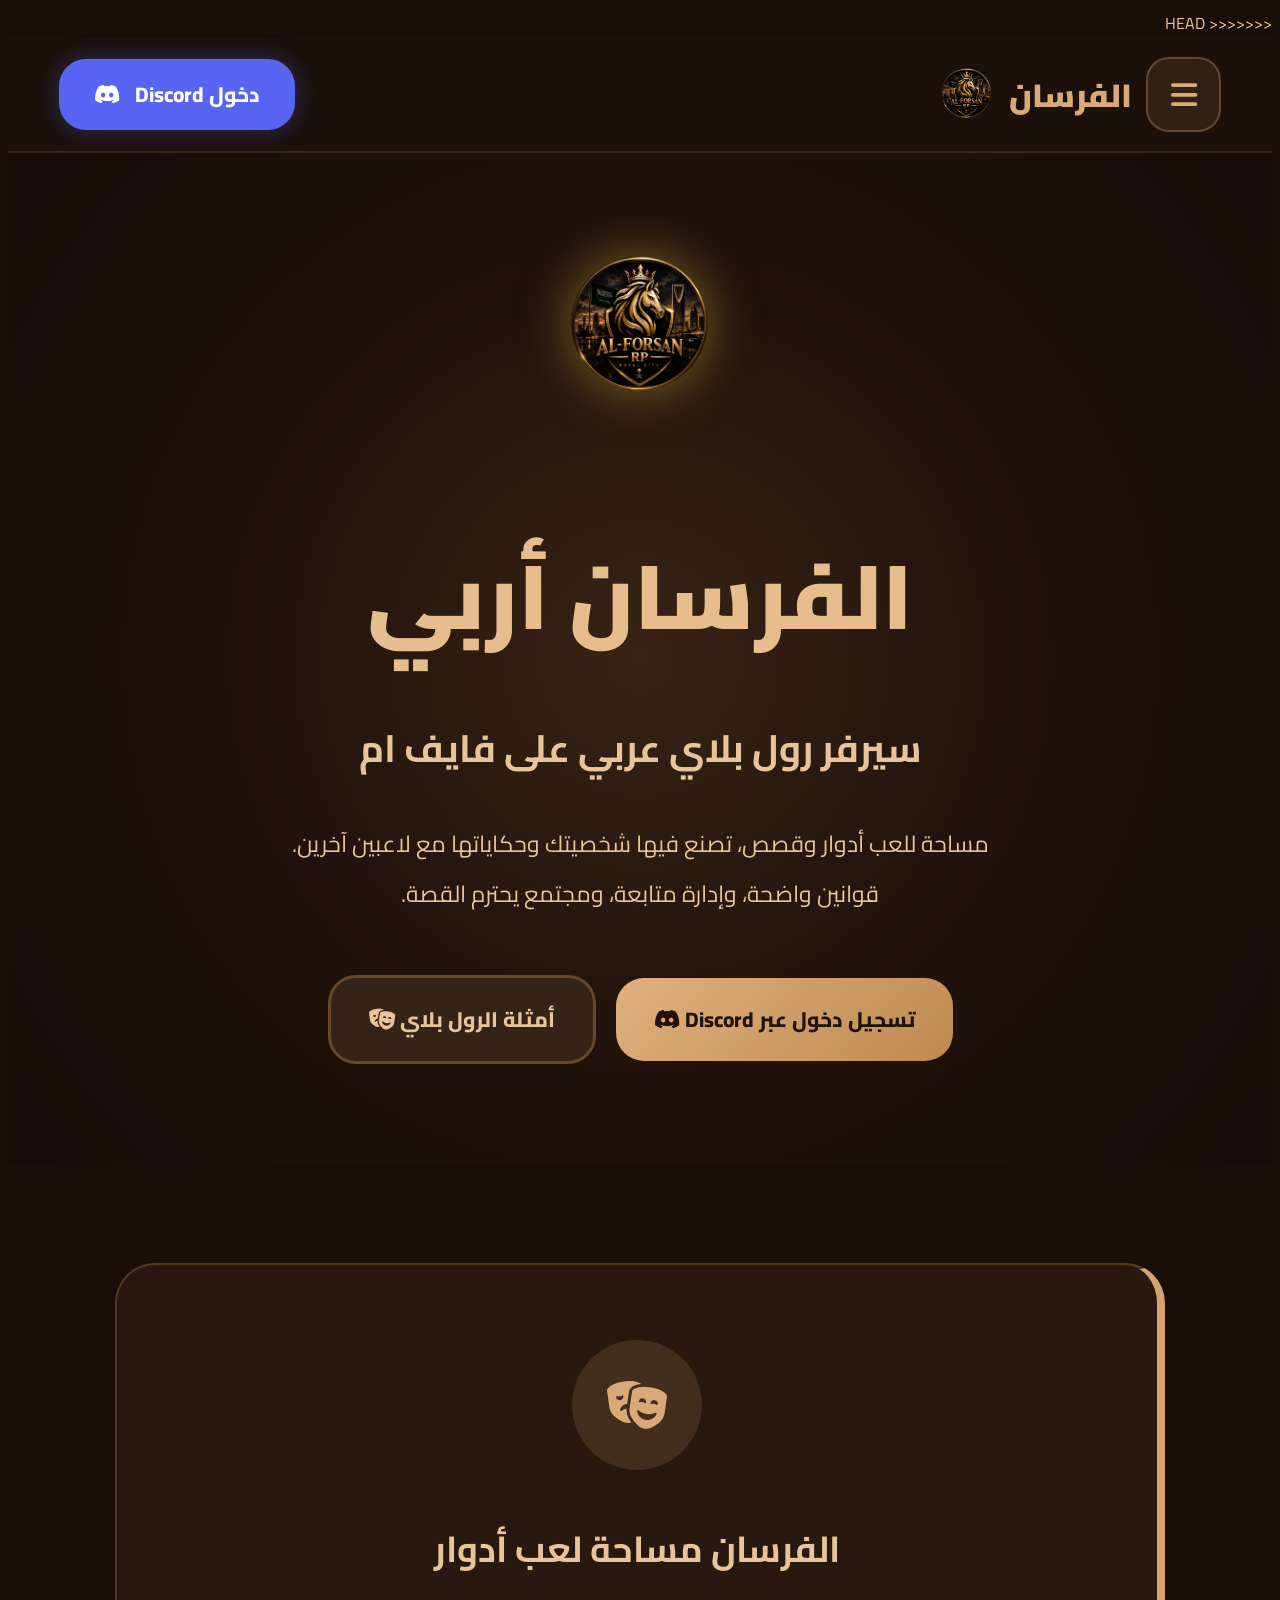
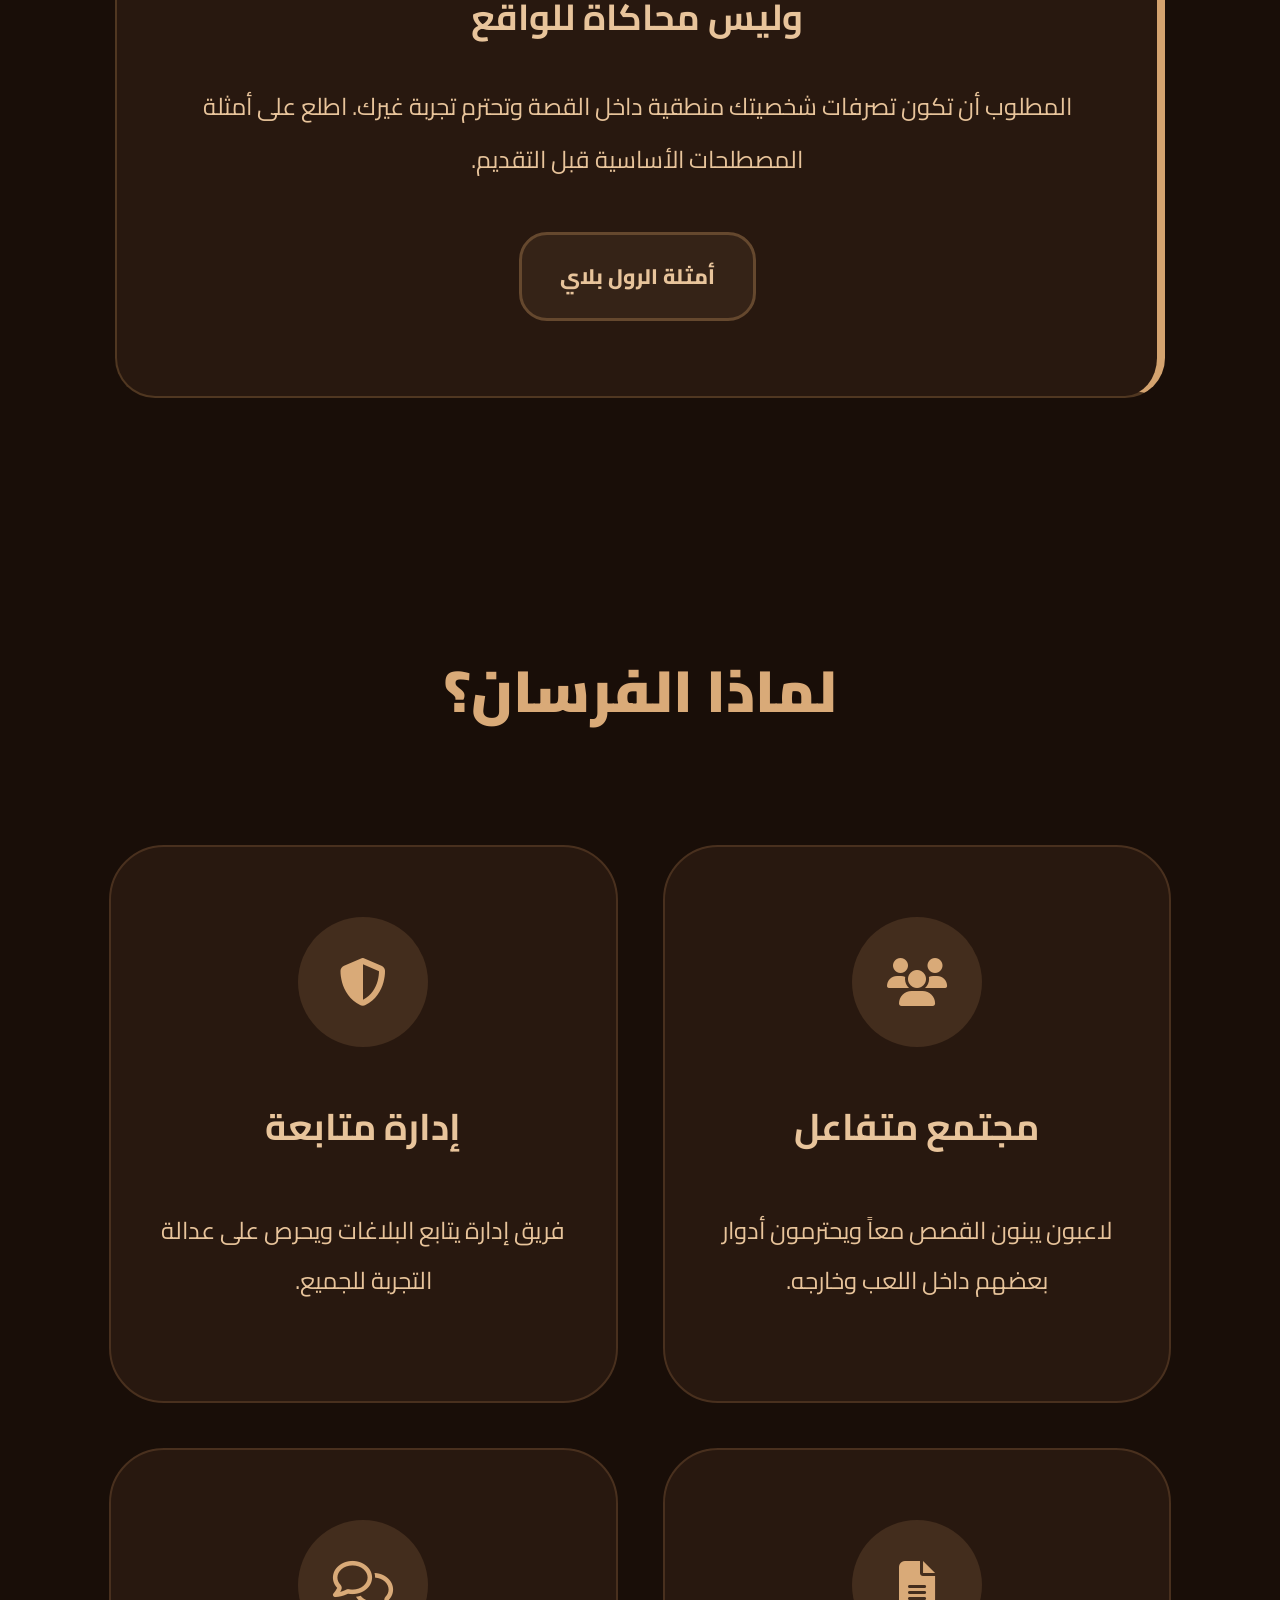
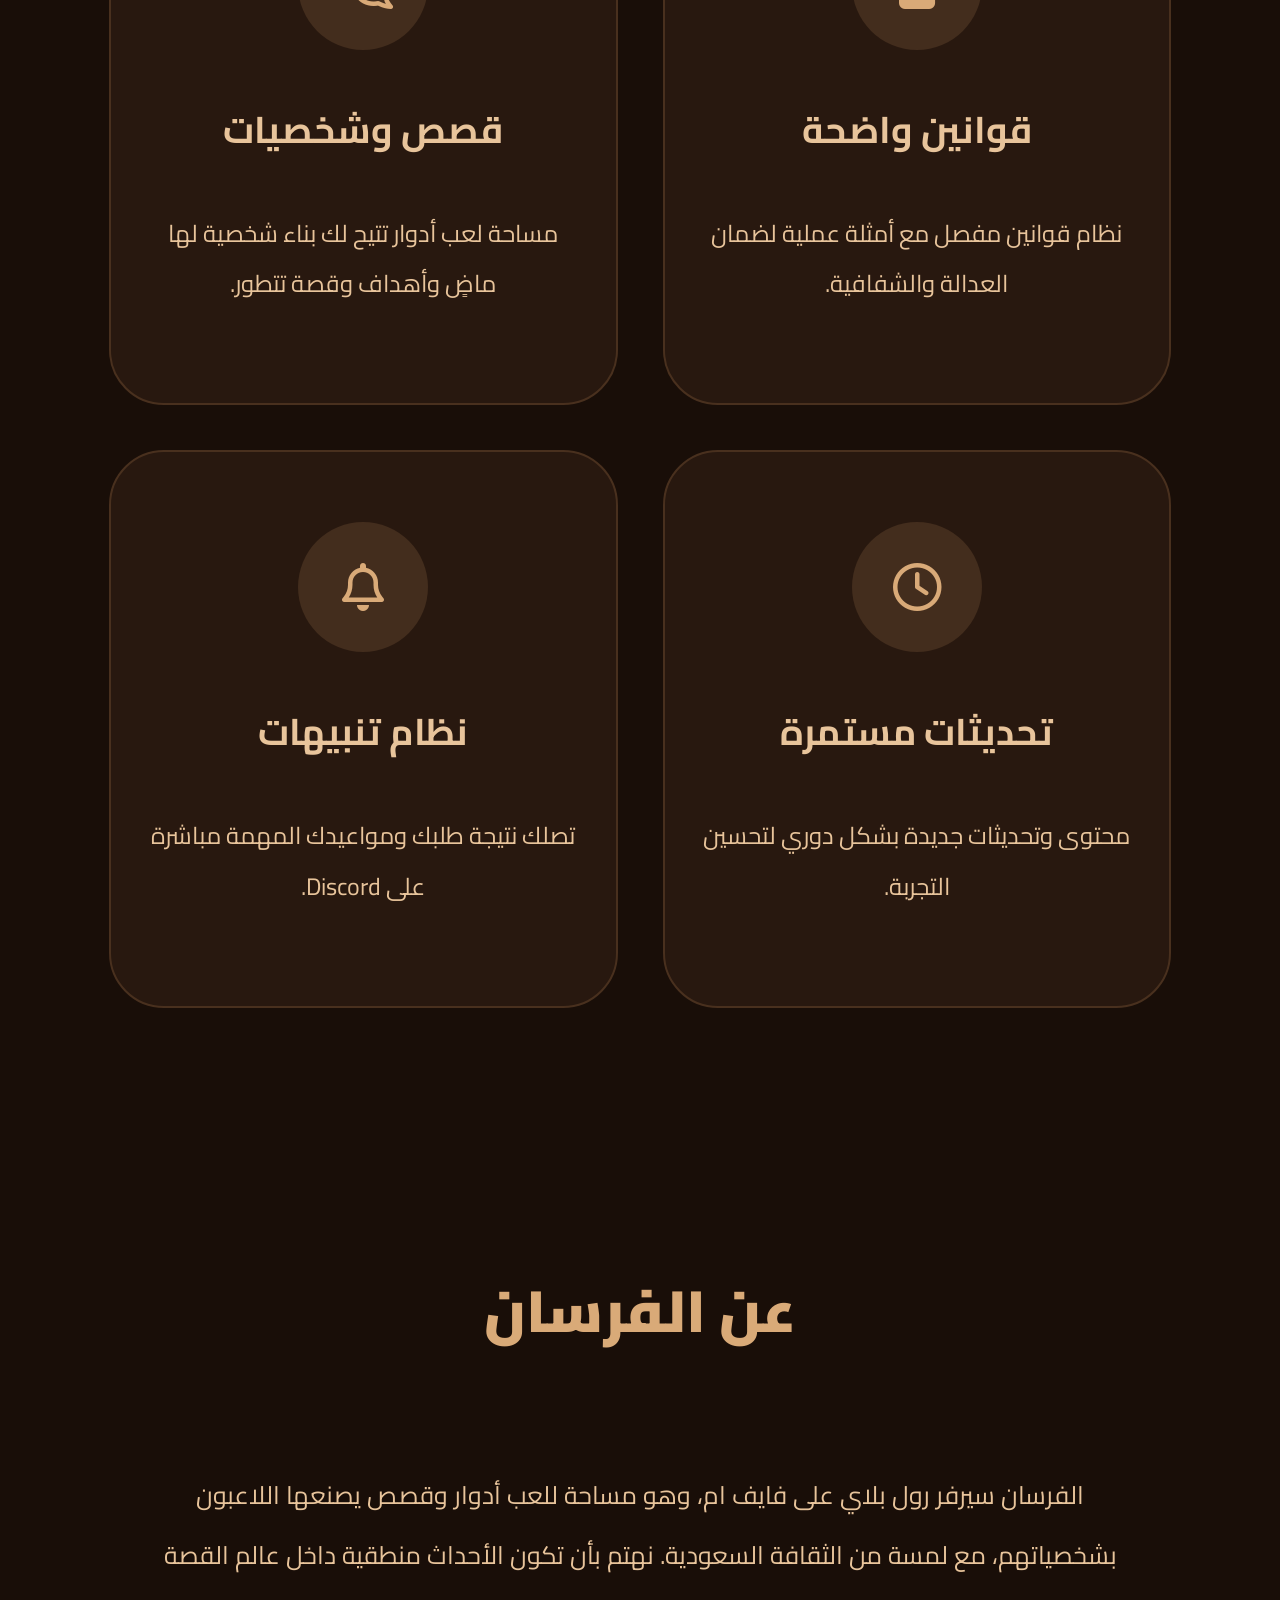
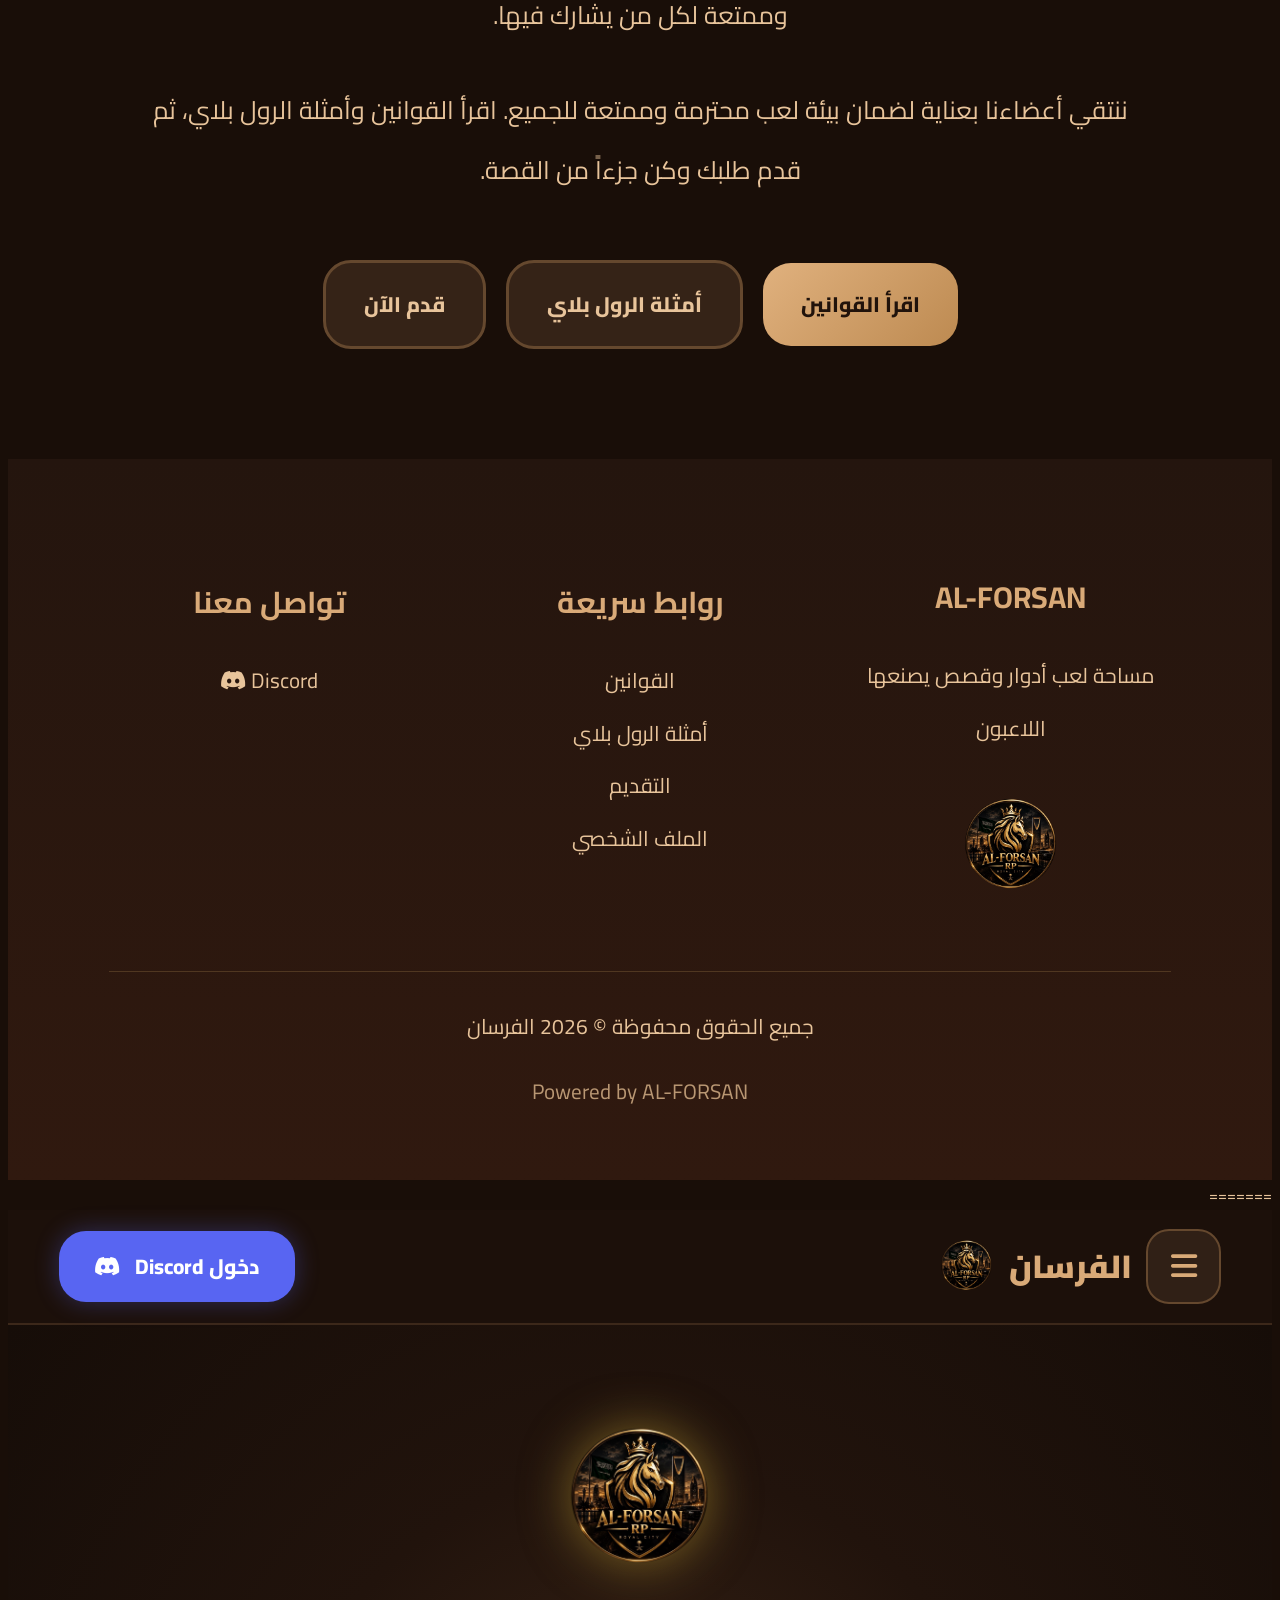
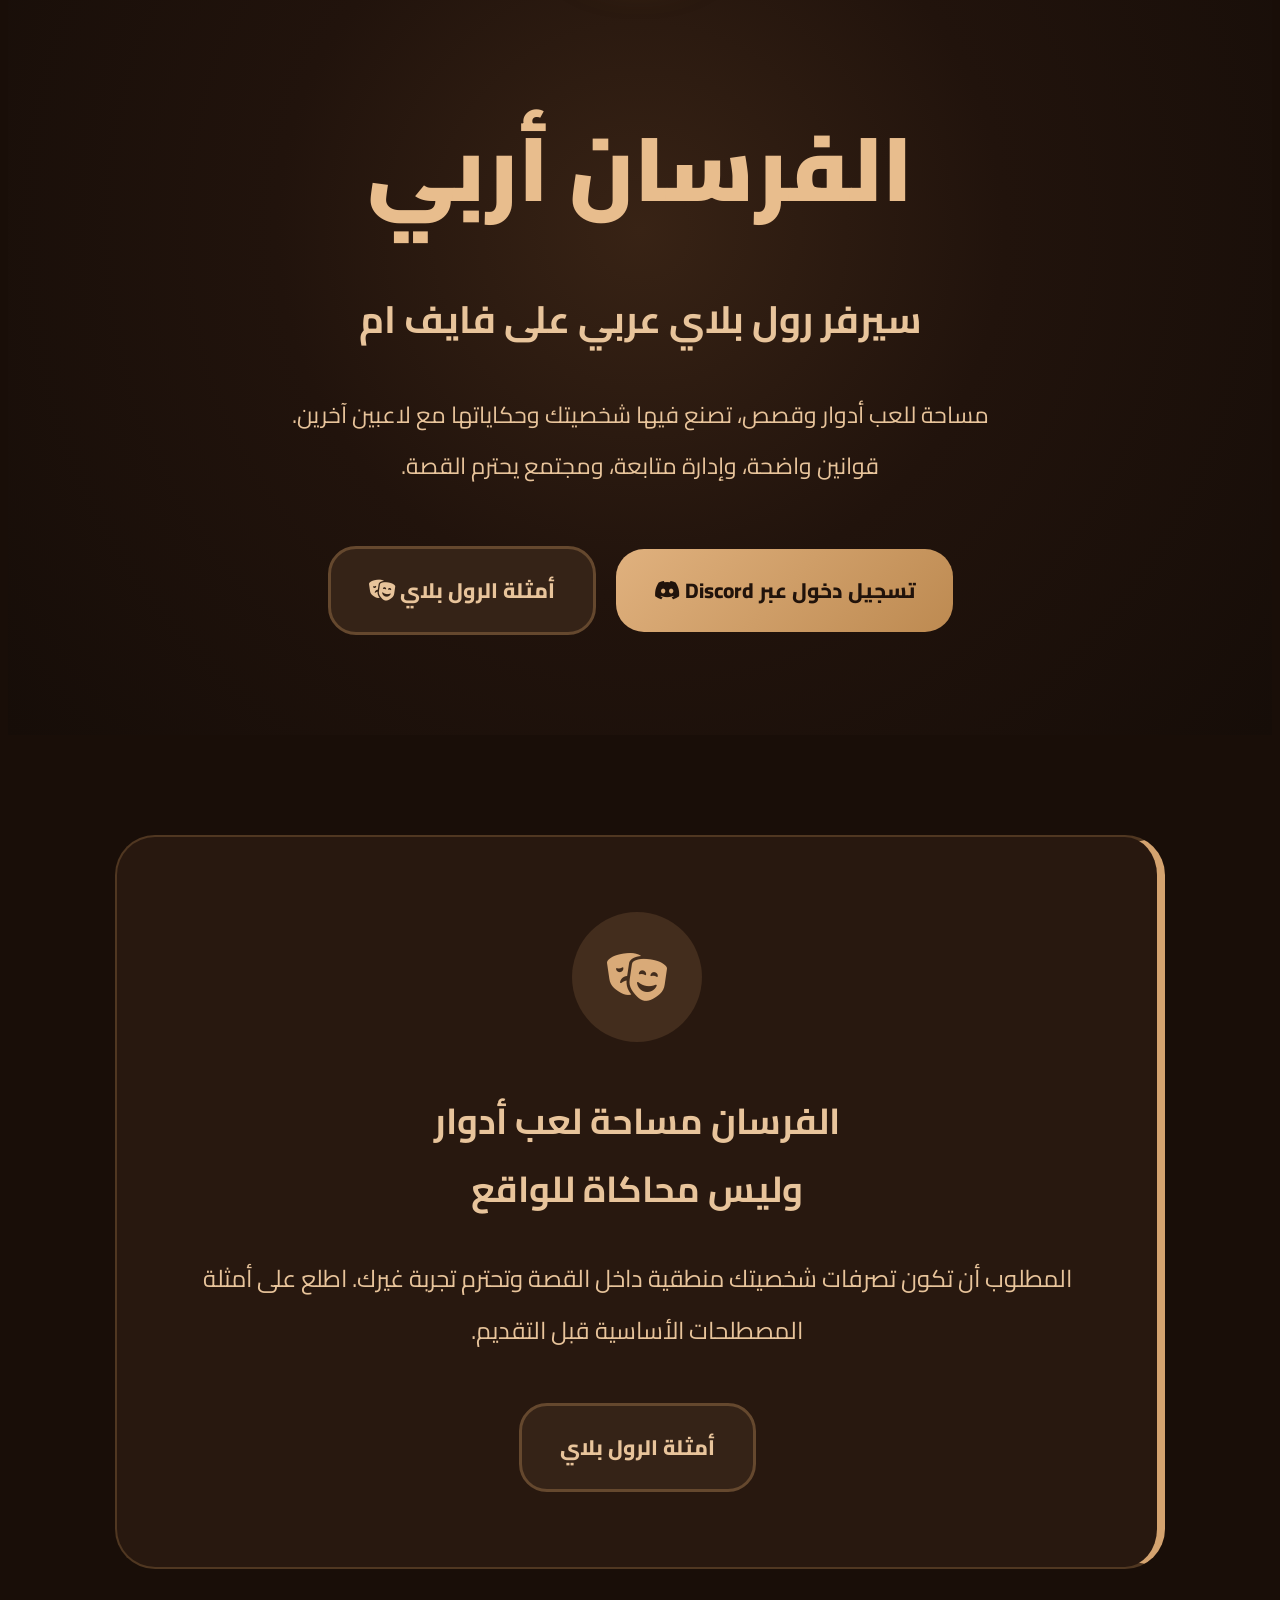
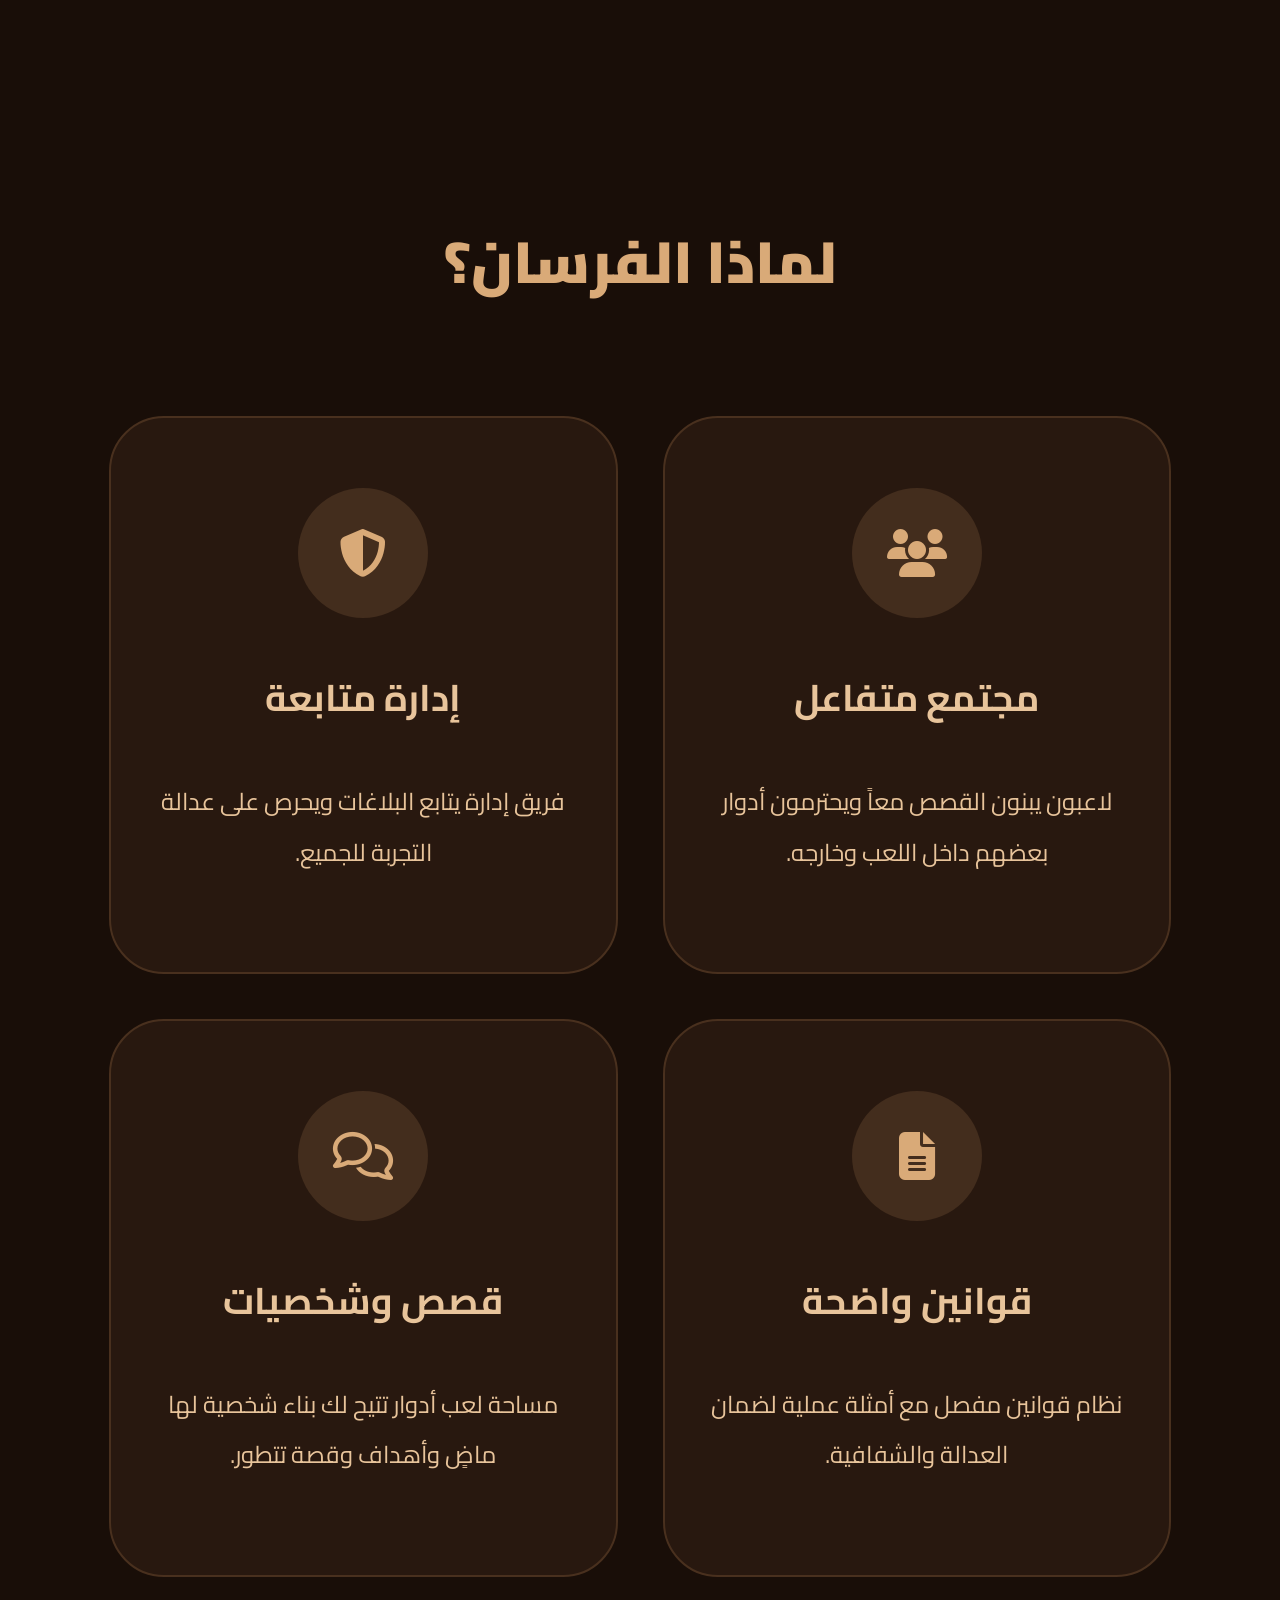
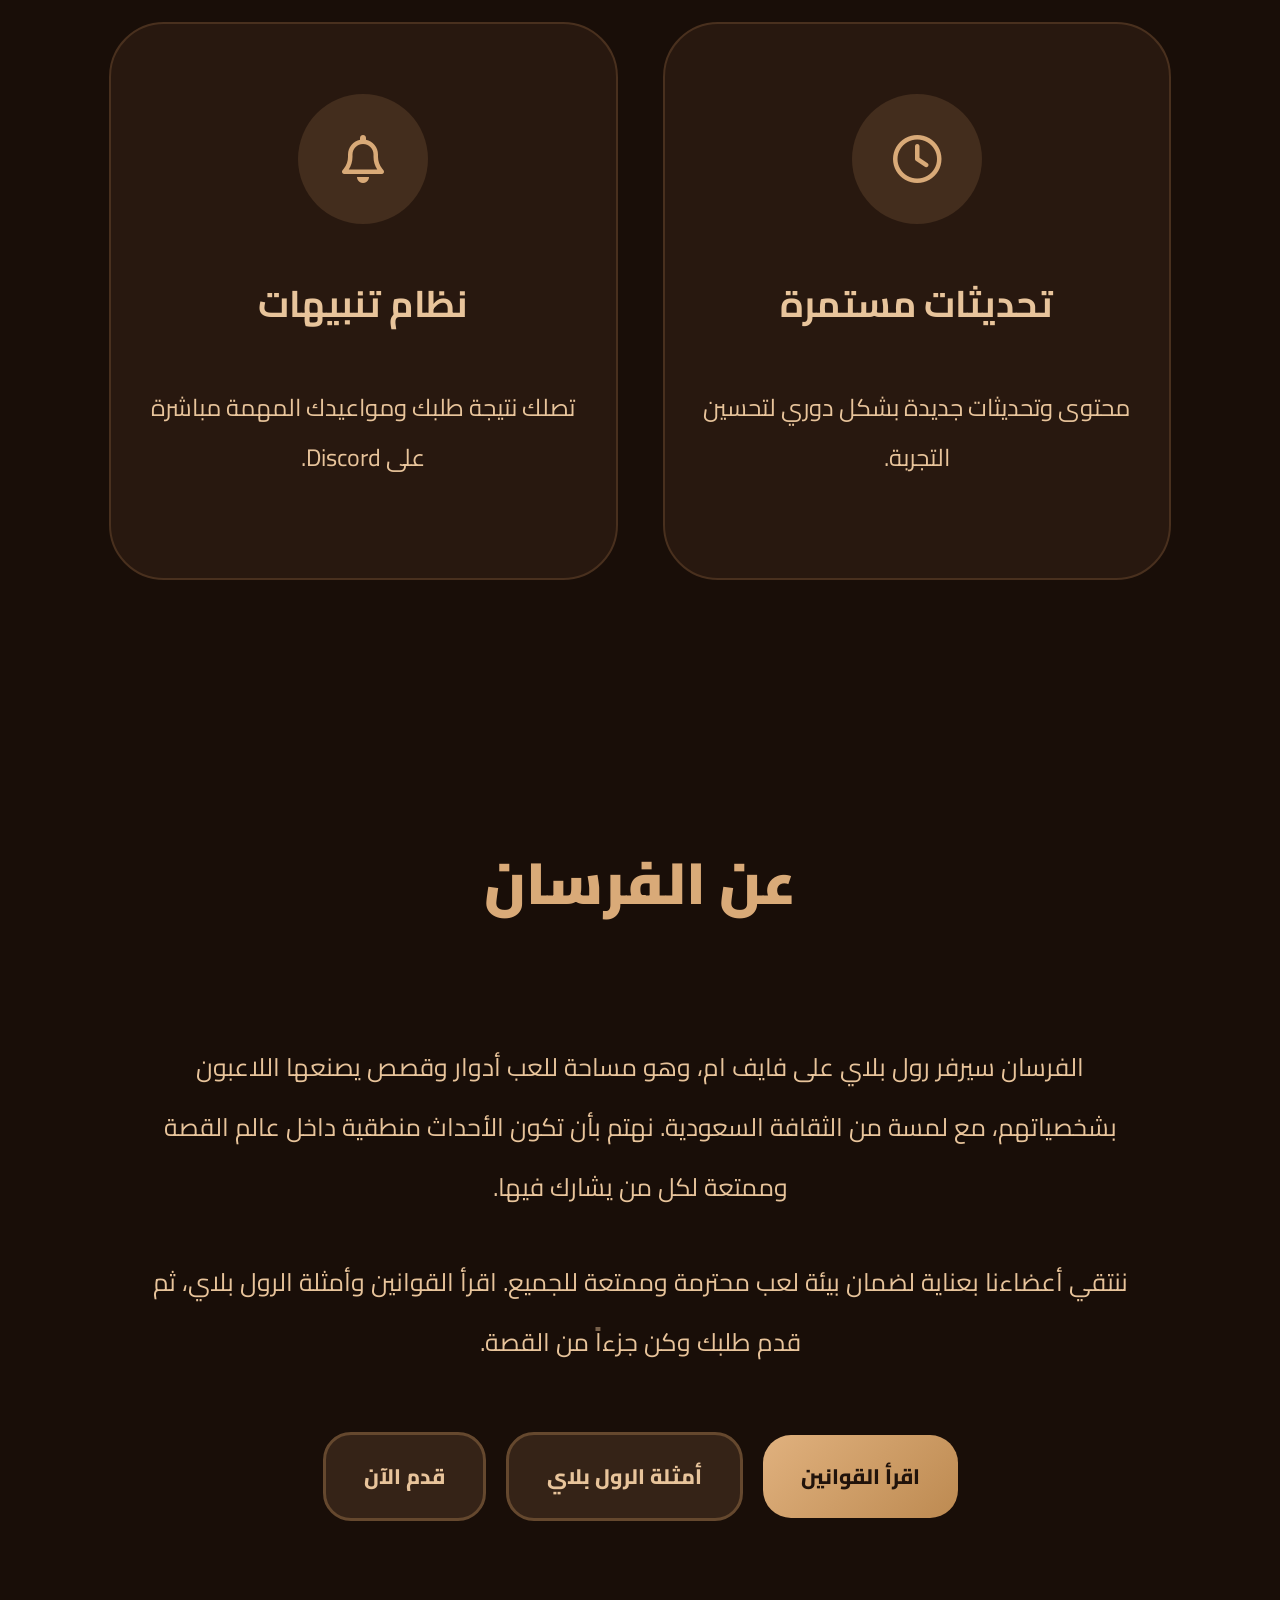
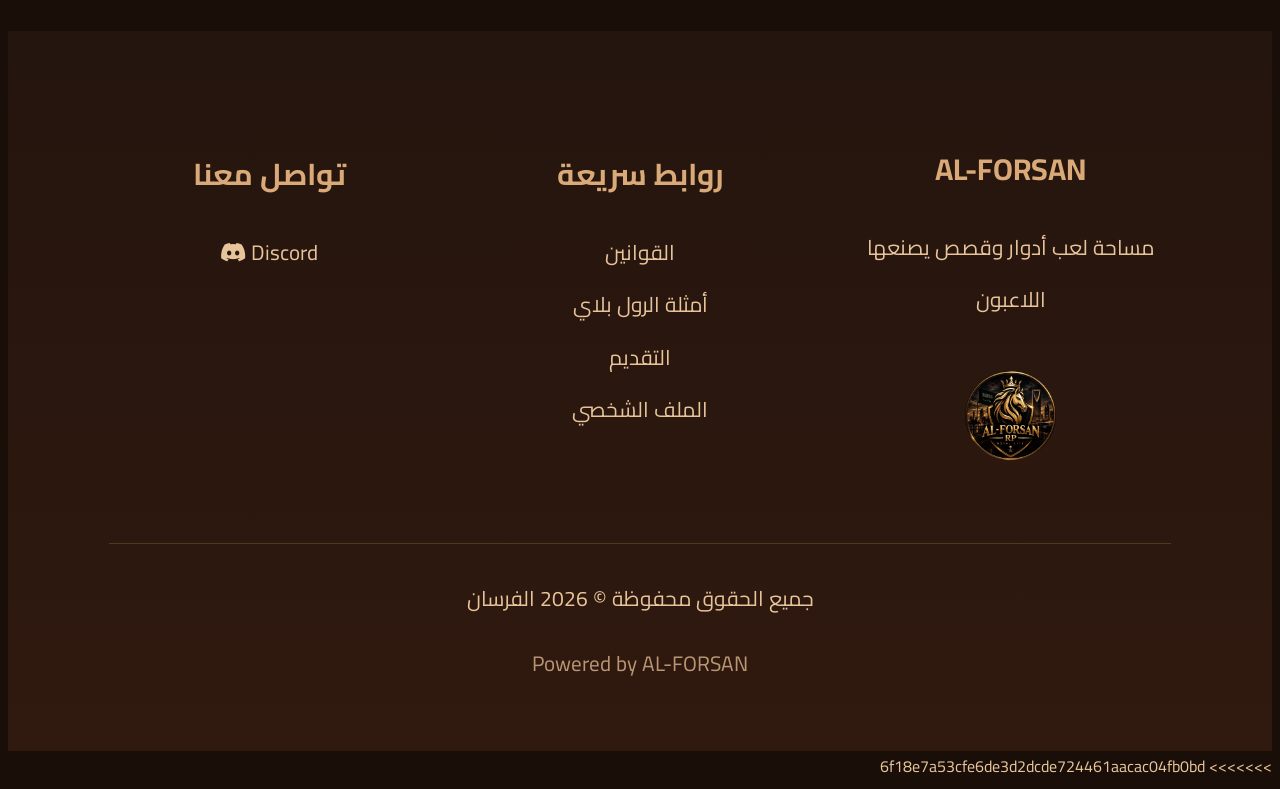
==== commit e9d05e1a: "Complete merge" ====
--- a/index.html
+++ b/index.html
@@ -1,3 +1,4 @@
+<<<<<<< HEAD
 <!DOCTYPE html>
 <html lang="ar" dir="rtl">
 
@@ -326,4 +327,334 @@
     <script src="script.js"></script>
 
 </body>
+=======
+<!DOCTYPE html>
+<html lang="ar" dir="rtl">
+
+<head>
+    <meta charset="UTF-8">
+    <meta name="viewport" content="width=device-width, initial-scale=1.0">
+
+    <title>الفرسان | AL-FORSAN</title>
+
+    <link rel="stylesheet" href="style.css">
+
+    <link href="https://fonts.googleapis.com/css2?family=Cairo:wght@400;500;600;700;800;900&display=swap" rel="stylesheet">
+
+    <link rel="stylesheet" href="https://cdnjs.cloudflare.com/ajax/libs/font-awesome/6.5.0/css/all.min.css">
+</head>
+
+<body>
+
+    <!-- الشريط العلوي -->
+
+    <header class="header">
+
+        <button class="menu-btn" onclick="toggleMenu()">
+            <i class="fa-solid fa-bars"></i>
+        </button>
+<div class="discord-account">
+
+  <a href="/.netlify/functions/discord-login"
+     class="discord-btn"
+     id="discordLoginBtn">
+    دخول Discord
+    <i class="fa-brands fa-discord"></i>
+  </a>
+
+  <div id="discordUser" hidden>
+    <img id="discordAvatar" src="" alt="صورة الحساب">
+    <span id="discordUsername"></span>
+    <button id="discordLogoutBtn">تسجيل الخروج</button>
+  </div>
+
+</div>
+        <div class="brand">
+            <span>الفرسان</span>
+            <img src="images/logo.png" alt="شعار الفرسان">
+        </div>
+
+    </header>
+<!-- القائمة الجانبية -->
+
+<div class="menu-overlay" id="menuOverlay">
+
+    <aside class="side-menu">
+
+        <button class="close-menu" onclick="toggleMenu()">
+
+            <i class="fa-solid fa-xmark"></i>
+
+        </button>
+
+        <div class="side-menu-links">
+
+            <a href="index.html" class="active">
+
+                <i class="fa-solid fa-house"></i>
+
+                الرئيسية
+
+            </a>
+
+            <a href="rules.html">
+
+                <i class="fa-solid fa-scroll"></i>
+
+                القوانين
+
+            </a>
+
+            <a href="examples.html">
+
+                <i class="fa-solid fa-masks-theater"></i>
+
+                أمثلة الرول بلاي
+
+            </a>
+
+            <a href="apply.html">
+
+                <i class="fa-solid fa-file-pen"></i>
+
+                التقديم
+
+            </a>
+
+        </div>
+
+    </aside>
+
+</div>
+    <main>
+
+        <!-- الواجهة الرئيسية -->
+
+        <section class="hero" id="home">
+
+            <div class="hero-content">
+
+                <img class="hero-logo" src="images/logo.png" alt="الفرسان">
+
+                <h1>الفرسان أربي</h1>
+
+                <h2>سيرفر رول بلاي عربي على فايف ام</h2>
+
+                <p>
+                    مساحة للعب أدوار وقصص، تصنع فيها شخصيتك
+                    وحكاياتها مع لاعبين آخرين.
+                    <br>
+                    قوانين واضحة، وإدارة متابعة، ومجتمع يحترم القصة.
+                </p>
+
+                <div class="hero-buttons">
+
+                   <a href="/.netlify/functions/discord-login" class="main-btn">
+                        تسجيل دخول عبر Discord
+                        <i class="fa-brands fa-discord"></i>
+                    </a>
+
+                    <a href="examples.html" class="second-btn">
+    أمثلة الرول بلاي
+    <i class="fa-solid fa-masks-theater"></i>
+</a>
+
+                </div>
+
+            </div>
+
+        </section>
+
+
+        <!-- البطاقة التعريفية -->
+
+        <section class="intro">
+
+            <div class="intro-card">
+
+                <div class="icon-circle">
+                    <i class="fa-solid fa-masks-theater"></i>
+                </div>
+
+                <h2>
+                    الفرسان مساحة لعب أدوار
+                    <br>
+                    وليس محاكاة للواقع
+                </h2>
+
+                <p>
+                    المطلوب أن تكون تصرفات شخصيتك منطقية داخل القصة
+                    وتحترم تجربة غيرك.
+                    اطلع على أمثلة المصطلحات الأساسية قبل التقديم.
+                </p>
+
+               <a href="examples.html" class="second-btn">أمثلة الرول بلاي</a>
+
+            </div>
+
+        </section>
+
+
+        <!-- لماذا الفرسان -->
+
+        <section class="features" id="features">
+
+            <h2 class="section-title">لماذا الفرسان؟</h2>
+
+            <div class="feature-grid">
+
+                <div class="feature-card">
+                    <div class="icon-circle">
+                        <i class="fa-solid fa-users"></i>
+                    </div>
+                    <h3>مجتمع متفاعل</h3>
+                    <p>
+                        لاعبون يبنون القصص معاً ويحترمون أدوار بعضهم داخل اللعب وخارجه.
+                    </p>
+                </div>
+
+                <div class="feature-card">
+                    <div class="icon-circle">
+                        <i class="fa-solid fa-shield-halved"></i>
+                    </div>
+                    <h3>إدارة متابعة</h3>
+                    <p>
+                        فريق إدارة يتابع البلاغات ويحرص على عدالة التجربة للجميع.
+                    </p>
+                </div>
+
+                <div class="feature-card">
+                    <div class="icon-circle">
+                        <i class="fa-solid fa-file-lines"></i>
+                    </div>
+                    <h3>قوانين واضحة</h3>
+                    <p>
+                        نظام قوانين مفصل مع أمثلة عملية لضمان العدالة والشفافية.
+                    </p>
+                </div>
+
+                <div class="feature-card">
+                    <div class="icon-circle">
+                        <i class="fa-regular fa-comments"></i>
+                    </div>
+                    <h3>قصص وشخصيات</h3>
+                    <p>
+                        مساحة لعب أدوار تتيح لك بناء شخصية لها ماضٍ وأهداف وقصة تتطور.
+                    </p>
+                </div>
+
+                <div class="feature-card">
+                    <div class="icon-circle">
+                        <i class="fa-regular fa-clock"></i>
+                    </div>
+                    <h3>تحديثات مستمرة</h3>
+                    <p>
+                        محتوى وتحديثات جديدة بشكل دوري لتحسين التجربة.
+                    </p>
+                </div>
+
+                <div class="feature-card">
+                    <div class="icon-circle">
+                        <i class="fa-regular fa-bell"></i>
+                    </div>
+                    <h3>نظام تنبيهات</h3>
+                    <p>
+                        تصلك نتيجة طلبك ومواعيدك المهمة مباشرة على Discord.
+                    </p>
+                </div>
+
+            </div>
+
+        </section>
+
+
+        <!-- عن الفرسان -->
+
+        <section class="about" id="about">
+
+            <h2 class="section-title">عن الفرسان</h2>
+
+            <p>
+                الفرسان سيرفر رول بلاي على فايف ام، وهو مساحة للعب أدوار
+                وقصص يصنعها اللاعبون بشخصياتهم، مع لمسة من الثقافة السعودية.
+                نهتم بأن تكون الأحداث منطقية داخل عالم القصة وممتعة لكل
+                من يشارك فيها.
+            </p>
+
+            <p>
+                ننتقي أعضاءنا بعناية لضمان بيئة لعب محترمة وممتعة للجميع.
+                اقرأ القوانين وأمثلة الرول بلاي، ثم قدم طلبك وكن جزءاً من القصة.
+            </p>
+
+            <div class="about-buttons">
+
+                <a href="rules.html" class="main-btn">اقرأ القوانين</a>
+
+                <a href="examples.html" class="second-btn">أمثلة الرول بلاي</a>
+
+                <a href="#" class="second-btn">قدم الآن</a>
+
+            </div>
+
+        </section>
+
+    </main>
+
+
+    <!-- التذييل -->
+
+    <footer id="footer">
+
+        <div class="footer-content">
+
+            <div class="footer-brand">
+
+                <h2>AL-FORSAN</h2>
+
+                <p>مساحة لعب أدوار وقصص يصنعها اللاعبون</p>
+
+                <img src="images/logo.png" alt="الفرسان">
+
+            </div>
+
+
+            <div class="footer-links">
+
+                <h3>روابط سريعة</h3>
+
+                <a href="#">القوانين</a>
+                <a href="#">أمثلة الرول بلاي</a>
+                <a href="#">التقديم</a>
+                <a href="#">الملف الشخصي</a>
+
+            </div>
+
+
+            <div class="footer-contact">
+
+                <h3>تواصل معنا</h3>
+
+                <a href="#">
+                    Discord
+                    <i class="fa-brands fa-discord"></i>
+                </a>
+
+            </div>
+
+        </div>
+
+
+        <div class="copyright">
+            جميع الحقوق محفوظة © 2026 الفرسان
+        </div>
+
+        <p class="powered">Powered by AL-FORSAN</p>
+
+    </footer>
+
+
+    <script src="script.js"></script>
+
+</body>
+>>>>>>> 6f18e7a53cfe6de3d2dcde724461aacac04fb0bd
 </html>
--- a/style.css
+++ b/style.css
@@ -1,3 +1,4 @@
+<<<<<<< HEAD
 /* =========================
    الإعدادات العامة
 ========================= */
@@ -1766,4 +1767,1774 @@
     justify-content: flex-start;
     margin: 0;
     flex-shrink: 0;
+=======
+/* =========================
+   الإعدادات العامة
+========================= */
+
+* {
+    margin: 0;
+    padding: 0;
+    box-sizing: border-box;
+}
+
+html {
+    scroll-behavior: smooth;
+}
+
+body {
+    background: #190e08;
+    color: #e8c49b;
+    font-family: 'Cairo', sans-serif;
+    overflow-x: hidden;
+}
+
+a {
+    text-decoration: none;
+    color: inherit;
+}
+
+button {
+    font-family: inherit;
+}
+
+
+/* =========================
+   الشريط العلوي
+========================= */
+
+.header {
+    height: 115px;
+    background: #1c100a;
+    border-bottom: 2px solid #3c281a;
+
+    display: flex;
+    align-items: center;
+    justify-content: space-between;
+
+    padding: 15px 4%;
+    position: sticky;
+    top: 0;
+    z-index: 100;
+}
+
+.brand {
+    display: flex;
+    align-items: center;
+    gap: 15px;
+
+    font-size: 32px;
+    font-weight: 900;
+    color: #d9aa78;
+}
+
+.brand img {
+    width: 60px;
+    height: 60px;
+    object-fit: contain;
+}
+
+.discord-btn {
+    background: #5865f2;
+    color: white;
+
+    padding: 16px 35px;
+    border-radius: 27px;
+
+    font-size: 21px;
+    font-weight: 800;
+
+    box-shadow: 0 0 25px #5865f255;
+    transition: 0.3s;
+}
+
+.discord-btn:hover {
+    transform: translateY(-3px);
+    box-shadow: 0 0 35px #5865f280;
+}
+
+.discord-btn i {
+    margin-right: 10px;
+}
+
+.menu-btn {
+    width: 75px;
+    height: 75px;
+
+    background: #302016;
+    color: #d9aa78;
+
+    border: 2px solid #65482e;
+    border-radius: 23px;
+
+    font-size: 30px;
+    cursor: pointer;
+
+    transition: 0.3s;
+}
+
+.menu-btn:hover {
+    background: #49301e;
+}
+
+
+/* =========================
+   القائمة الجانبية
+========================= */
+
+.menu-overlay {
+    position: fixed;
+    inset: 0;
+
+    background: rgba(0, 0, 0, 0.65);
+
+    z-index: 999;
+
+    visibility: hidden;
+    opacity: 0;
+
+    transition: 0.3s;
+}
+
+.menu-overlay.show {
+    visibility: visible;
+    opacity: 1;
+}
+
+.side-menu {
+    position: absolute;
+    top: 0;
+    right: 0;
+
+    width: min(82%, 500px);
+    height: 100%;
+
+    background: linear-gradient(
+        160deg,
+        #24150d,
+        #160d08
+    );
+
+    border-left: 2px solid #503721;
+
+    transform: translateX(100%);
+    transition: 0.35s ease;
+
+    overflow-y: auto;
+}
+
+.menu-overlay.show .side-menu {
+    transform: translateX(0);
+}
+
+.close-menu {
+    width: 95px;
+    height: 95px;
+
+    margin: 25px;
+
+    background: #352317;
+    color: #d9aa78;
+
+    border: 2px solid #65482e;
+    border-radius: 25px;
+
+    font-size: 35px;
+    cursor: pointer;
+
+    transition: 0.3s;
+}
+
+.close-menu:hover {
+    background: #49301e;
+}
+
+.side-menu-links {
+    padding: 45px 25px;
+
+    display: flex;
+    flex-direction: column;
+    gap: 20px;
+}
+
+.side-menu-links a {
+    display: flex;
+    align-items: center;
+    gap: 25px;
+
+    padding: 25px;
+
+    border-radius: 25px;
+
+    color: #e8c49b;
+
+    font-size: 25px;
+    font-weight: 800;
+
+    transition: 0.3s;
+}
+
+.side-menu-links a i {
+    font-size: 28px;
+    color: #d9aa78;
+}
+
+.side-menu-links a:hover,
+.side-menu-links a.active {
+    background: #352317;
+    border: 2px solid #65482e;
+}
+
+
+/* =========================
+   الواجهة الرئيسية
+========================= */
+
+.hero {
+    min-height: 850px;
+
+    display: flex;
+    justify-content: center;
+    align-items: center;
+
+    text-align: center;
+    padding: 80px 20px;
+
+    background: radial-gradient(
+        circle at center,
+        #382315 0%,
+        #21130c 45%,
+        #160d08 100%
+    );
+}
+
+.hero-content {
+    max-width: 950px;
+    width: 100%;
+}
+
+.hero-logo {
+    width: 150px;
+    height: 150px;
+
+    object-fit: contain;
+
+    margin-bottom: 35px;
+
+    filter: drop-shadow(0 0 25px #d4af3780);
+}
+
+.hero h1 {
+    font-size: clamp(45px, 8vw, 90px);
+    font-weight: 900;
+
+    color: #e8bd8d;
+
+    margin-bottom: 15px;
+}
+
+.hero h2 {
+    font-size: clamp(22px, 4vw, 38px);
+
+    margin-bottom: 35px;
+}
+
+.hero p {
+    font-size: 23px;
+    line-height: 2.2;
+
+    margin-bottom: 55px;
+}
+
+
+/* =========================
+   الأزرار
+========================= */
+
+.hero-buttons,
+.about-buttons {
+    display: flex;
+    justify-content: center;
+    align-items: center;
+
+    flex-wrap: wrap;
+    gap: 20px;
+}
+
+.main-btn,
+.second-btn {
+    display: inline-block;
+
+    padding: 22px 38px;
+
+    border-radius: 28px;
+
+    font-size: 21px;
+    font-weight: 800;
+
+    transition: 0.3s;
+}
+
+.main-btn {
+    background: linear-gradient(
+        135deg,
+        #e0b17e,
+        #bd8a51
+    );
+
+    color: #21130b;
+}
+
+.second-btn {
+    background: #352317;
+
+    border: 3px solid #65482e;
+
+    color: #e8c49b;
+}
+
+.main-btn:hover,
+.second-btn:hover {
+    transform: translateY(-5px);
+}
+
+
+/* =========================
+   البطاقة التعريفية
+========================= */
+
+.intro {
+    padding: 100px 8%;
+}
+
+.intro-card {
+    max-width: 950px;
+
+    margin: auto;
+
+    padding: 75px 45px;
+
+    background: #28180f;
+
+    border: 2px solid #503721;
+    border-right: 8px solid #d4a36f;
+
+    border-radius: 40px;
+
+    text-align: center;
+}
+
+.icon-circle {
+    width: 130px;
+    height: 130px;
+
+    margin: 0 auto 45px;
+
+    background: #432d1d;
+
+    border-radius: 50%;
+
+    display: flex;
+    align-items: center;
+    justify-content: center;
+
+    font-size: 48px;
+    color: #d9aa78;
+}
+
+.intro h2 {
+    font-size: 36px;
+    margin-bottom: 30px;
+}
+
+.intro p {
+    font-size: 24px;
+    line-height: 2.2;
+
+    margin-bottom: 45px;
+}
+
+
+/* =========================
+   عناوين الأقسام
+========================= */
+
+.section-title {
+    text-align: center;
+
+    font-size: 58px;
+    font-weight: 900;
+
+    color: #d9aa78;
+
+    margin-bottom: 100px;
+}
+
+
+/* =========================
+   قسم لماذا الفرسان
+========================= */
+
+.features {
+    padding: 90px 8%;
+}
+
+.feature-grid {
+    display: grid;
+
+    grid-template-columns: repeat(2, 1fr);
+
+    gap: 45px;
+}
+
+.feature-card {
+    background: #28180f;
+
+    border: 2px solid #49301e;
+    border-radius: 55px;
+
+    padding: 70px 35px;
+
+    text-align: center;
+
+    transition: 0.3s;
+}
+
+.feature-card:hover {
+    border-color: #d9aa78;
+    transform: translateY(-5px);
+}
+
+.feature-card h3 {
+    font-size: 37px;
+    margin-bottom: 45px;
+}
+
+.feature-card p {
+    font-size: 24px;
+    line-height: 2.1;
+}
+
+
+/* =========================
+   قسم عن الفرسان
+========================= */
+
+.about {
+    padding: 110px 10%;
+    text-align: center;
+}
+
+.about p {
+    font-size: 25px;
+    line-height: 2.4;
+
+    margin-bottom: 35px;
+}
+
+.about-buttons {
+    margin-top: 60px;
+}
+
+
+/* =========================
+   التذييل
+========================= */
+
+footer {
+    background: linear-gradient(
+        #24150e,
+        #30190f
+    );
+
+    padding: 85px 8% 40px;
+
+    text-align: center;
+}
+
+.footer-content {
+    display: grid;
+
+    grid-template-columns: repeat(3, 1fr);
+
+    gap: 50px;
+
+    padding-bottom: 75px;
+}
+
+.footer-brand img {
+    width: 100px;
+    height: 100px;
+
+    object-fit: contain;
+
+    margin-top: 20px;
+}
+
+.footer-brand h2,
+footer h3 {
+    color: #d9aa78;
+
+    font-size: 30px;
+
+    margin-bottom: 25px;
+}
+
+footer p,
+footer a {
+    font-size: 21px;
+    line-height: 2.5;
+}
+
+.footer-links a,
+.footer-contact a {
+    display: block;
+    transition: 0.3s;
+}
+
+.footer-links a:hover,
+.footer-contact a:hover {
+    color: #d9aa78;
+}
+
+.copyright {
+    border-top: 1px solid #503721;
+
+    padding-top: 35px;
+
+    font-size: 21px;
+}
+
+.powered {
+    margin-top: 20px;
+    color: #b99773;
+}
+
+
+/* =========================
+   توافق الجوال
+========================= */
+
+@media (max-width: 700px) {
+
+    .header {
+        height: 110px;
+        padding: 10px 4%;
+    }
+
+    .brand {
+        font-size: 22px;
+        gap: 5px;
+    }
+
+    .brand img {
+        width: 43px;
+        height: 43px;
+    }
+
+    .discord-btn {
+        padding: 14px 16px;
+        font-size: 16px;
+        border-radius: 20px;
+    }
+
+    .menu-btn {
+        width: 65px;
+        height: 65px;
+
+        font-size: 24px;
+        border-radius: 20px;
+    }
+
+    .side-menu {
+        width: 82%;
+    }
+
+    .close-menu {
+        width: 80px;
+        height: 80px;
+        font-size: 30px;
+    }
+
+    .side-menu-links {
+        padding: 30px 18px;
+    }
+
+    .side-menu-links a {
+        padding: 22px 15px;
+        font-size: 22px;
+        gap: 20px;
+    }
+
+    .side-menu-links a i {
+        font-size: 25px;
+    }
+
+    .hero {
+        min-height: 800px;
+        padding: 60px 20px;
+    }
+
+    .hero-logo {
+        width: 115px;
+        height: 115px;
+    }
+
+    .hero p {
+        font-size: 19px;
+        line-height: 2.1;
+    }
+
+    .main-btn,
+    .second-btn {
+        width: 90%;
+        padding: 19px 15px;
+        font-size: 18px;
+    }
+
+    .intro {
+        padding: 65px 6%;
+    }
+
+    .intro-card {
+        padding: 50px 20px;
+        border-radius: 35px;
+    }
+
+    .icon-circle {
+        width: 110px;
+        height: 110px;
+        font-size: 42px;
+    }
+
+    .intro h2 {
+        font-size: 27px;
+    }
+
+    .intro p {
+        font-size: 19px;
+        line-height: 2.2;
+    }
+
+    .section-title {
+        font-size: 42px;
+        margin-bottom: 65px;
+    }
+
+    .features {
+        padding: 70px 6%;
+    }
+
+    .feature-grid {
+        grid-template-columns: 1fr;
+        gap: 30px;
+    }
+
+    .feature-card {
+        padding: 55px 25px;
+        border-radius: 40px;
+    }
+
+    .feature-card h3 {
+        font-size: 31px;
+        margin-bottom: 35px;
+    }
+
+    .feature-card p {
+        font-size: 20px;
+        line-height: 2.1;
+    }
+
+    .about {
+        padding: 75px 7%;
+    }
+
+    .about p {
+        font-size: 20px;
+        line-height: 2.3;
+    }
+
+    .footer-content {
+        grid-template-columns: 1fr;
+        gap: 50px;
+    }
+
+    .copyright {
+        font-size: 17px;
+    }
+
+}
+/* =========================
+   صفحة أمثلة الرول بلاي
+========================= */
+
+.examples-page {
+    width: min(100% - 32px, 850px);
+    margin: 55px auto;
+    font-family: 'Tajawal', sans-serif;
+}
+
+.examples-heading {
+    text-align: center;
+    margin-bottom: 30px;
+}
+
+.examples-heading h1 {
+    color: #d9ad55;
+    font-size: 34px;
+    margin-bottom: 10px;
+}
+
+.examples-heading p {
+    color: #aaa;
+    font-size: 15px;
+    line-height: 1.9;
+}
+
+.rp-warning,
+.assistant-box,
+.term-search,
+.term-card,
+.before-start {
+    background: linear-gradient(145deg, #211d18, #171512);
+    border: 1px solid rgba(207, 163, 79, 0.2);
+    border-radius: 15px;
+    padding: 25px;
+    margin-bottom: 22px;
+    color: #eee;
+}
+
+.rp-warning {
+    text-align: center;
+}
+
+.warning-icon {
+    color: #d9ad55;
+    font-size: 30px;
+    margin-bottom: 12px;
+}
+
+.examples-page h2 {
+    color: #d9ad55;
+    margin-bottom: 15px;
+}
+
+.examples-page p {
+    line-height: 2;
+    color: #c3bdb4;
+}
+
+.assistant-box {
+    text-align: center;
+}
+
+.assistant-box > h2 i {
+    margin-left: 7px;
+}
+
+.assistant-message {
+    background: #15120f;
+    border: 1px solid #403322;
+    border-radius: 12px;
+    padding: 18px;
+    text-align: right;
+    line-height: 2;
+    margin: 20px 0;
+    color: #ddd;
+}
+
+.question-buttons,
+.term-buttons {
+    display: flex;
+    flex-wrap: wrap;
+    gap: 9px;
+    justify-content: center;
+    margin: 18px 0;
+}
+
+.question-buttons button,
+.term-buttons button {
+    background: #292219;
+    color: #e5c27f;
+    border: 1px solid #69512d;
+    border-radius: 9px;
+    padding: 10px 14px;
+    font-family: inherit;
+    cursor: pointer;
+    transition: 0.2s;
+}
+
+.question-buttons button:hover,
+.term-buttons button:hover {
+    background: #d0a34e;
+    color: #17120a;
+}
+
+.assistant-input {
+    display: flex;
+    gap: 10px;
+    margin: 20px 0;
+}
+
+.assistant-input input,
+.term-search input {
+    background: #100e0c;
+    color: white;
+    border: 1px solid #55442c;
+    border-radius: 9px;
+    padding: 14px;
+    font-family: inherit;
+    outline: none;
+}
+
+.assistant-input input {
+    flex: 1;
+    min-width: 0;
+}
+
+.assistant-input button,
+.gold-button {
+    background: linear-gradient(135deg, #e0b75e, #a8792e);
+    color: #17120a;
+    border: none;
+    border-radius: 9px;
+    padding: 12px 20px;
+    font-family: inherit;
+    font-weight: 800;
+    cursor: pointer;
+    text-decoration: none;
+    display: inline-block;
+}
+
+.assistant-box small {
+    color: #888;
+    line-height: 2;
+}
+
+.term-search {
+    text-align: center;
+}
+
+.term-search input {
+    width: 100%;
+    box-sizing: border-box;
+    margin: 10px 0;
+}
+
+.terms-list {
+    display: flex;
+    flex-direction: column;
+    gap: 5px;
+}
+
+.term-card {
+    scroll-margin-top: 25px;
+}
+
+.term-number {
+    display: inline-block;
+    color: #d9ad55;
+    border: 1px solid #806334;
+    border-radius: 20px;
+    padding: 5px 13px;
+    font-size: 13px;
+    margin-bottom: 12px;
+}
+
+.term-card h2 {
+    margin-bottom: 5px;
+}
+
+.term-card > h3 {
+    color: #d9ad55;
+    font-size: 14px;
+    margin-top: 0;
+}
+
+.correct,
+.wrong {
+    padding: 13px 16px;
+    border-radius: 10px;
+    margin-top: 14px;
+}
+
+.correct {
+    background: rgba(34, 130, 76, 0.1);
+    border-right: 3px solid #36a269;
+}
+
+.correct h3 {
+    color: #55c68b;
+}
+
+.wrong {
+    background: rgba(180, 55, 55, 0.1);
+    border-right: 3px solid #c95353;
+}
+
+.wrong h3 {
+    color: #e36b6b;
+}
+
+.correct h3,
+.wrong h3 {
+    margin: 0 0 7px;
+    font-size: 15px;
+}
+
+.correct p,
+.wrong p {
+    margin: 0;
+    font-size: 14px;
+}
+
+.before-start ul {
+    padding-right: 20px;
+    color: #c3bdb4;
+    line-height: 2.2;
+}
+
+.before-start li {
+    margin-bottom: 8px;
+}
+
+.before-start .gold-button {
+    margin: 10px 5px 0;
+}
+
+@media (max-width: 600px) {
+    .examples-page {
+        width: calc(100% - 24px);
+        margin: 30px auto;
+    }
+
+    .examples-heading h1 {
+        font-size: 26px;
+    }
+
+    .rp-warning,
+    .assistant-box,
+    .term-search,
+    .term-card,
+    .before-start {
+        padding: 17px;
+        border-radius: 12px;
+    }
+
+    .assistant-input {
+        flex-direction: column;
+    }
+
+    .assistant-input button {
+        width: 100%;
+    }
+
+    .question-buttons button,
+    .term-buttons button {
+        font-size: 12px;
+        padding: 9px 11px;
+    }
+
+    .term-card h2 {
+        font-size: 19px;
+    }
+
+    .examples-page p {
+        font-size: 14px;
+    }
+}
+/* تحسين تصميم الجوال لصفحة الرول بلاي */
+
+@media (max-width: 600px) {
+
+    .examples-page {
+
+        width: calc(100% - 8px);
+
+        margin: 25px auto;
+
+    }
+
+    .examples-heading h1 {
+
+        font-size: 30px;
+
+    }
+
+    .examples-heading p {
+
+        font-size: 19px;
+
+        line-height: 1.9;
+
+    }
+
+    .rp-warning,
+
+    .assistant-box,
+
+    .term-search,
+
+    .term-card,
+
+    .before-start {
+
+        background: #302014;
+
+        border: 1px solid #543b26;
+
+        border-radius: 22px;
+
+        padding: 25px 20px;
+
+        margin-bottom: 22px;
+
+    }
+
+    .rp-warning h2 {
+
+        color: #ffd04d;
+
+        font-size: 24px;
+
+        line-height: 1.7;
+
+    }
+
+    .examples-page p {
+
+        font-size: 19px;
+
+        line-height: 2.1;
+
+    }
+
+    .term-card h2 {
+
+        font-size: 25px;
+
+        color: #e8c99e;
+
+    }
+
+    .term-card > h3 {
+
+        font-size: 19px;
+
+        color: #d6a36a;
+
+    }
+
+    .correct,
+
+    .wrong {
+
+        padding: 20px;
+
+        border-radius: 18px;
+
+        margin-top: 18px;
+
+    }
+
+    .correct {
+
+        background: #292d1c;
+
+        border: 1px solid #16734d;
+
+    }
+
+    .wrong {
+
+        background: #3b211b;
+
+        border: 1px solid #8d3028;
+
+    }
+
+    .correct p,
+
+    .wrong p {
+
+        font-size: 18px;
+
+        line-height: 2;
+
+    }
+
+}
+@media (max-width: 700px) {
+
+    header {
+
+        display: flex;
+
+        flex-direction: row;
+
+        align-items: center;
+
+        justify-content: flex-start;
+
+        gap: 12px;
+
+    }
+
+    header .menu-btn {
+
+        order: 1;
+
+        flex-shrink: 0;
+
+    }
+
+    header .brand {
+
+        order: 2;
+
+        display: flex;
+
+        flex-direction: row;
+
+        align-items: center;
+
+        gap: 8px;
+
+        white-space: nowrap;
+
+        margin: 0;
+
+    }
+
+    header .brand img {
+
+        width: 42px;
+
+        height: 42px;
+
+        object-fit: contain;
+
+    }
+
+    header .discord-btn {
+
+        order: 3;
+
+        margin-right: auto;
+
+        flex-shrink: 0;
+
+    }
+
+}@media (min-width: 701px) {
+
+    header {
+
+        display: flex;
+
+        flex-direction: row;
+
+        align-items: center;
+
+        justify-content: flex-start;
+
+        gap: 20px;
+
+    }
+
+    header .menu-btn {
+
+        order: 1;
+
+        flex-shrink: 0;
+
+    }
+
+    header .brand {
+
+        order: 2;
+
+        display: flex;
+
+        flex-direction: row;
+
+        align-items: center;
+
+        gap: 10px;
+
+        margin: 0;
+
+        white-space: nowrap;
+
+    }
+
+    header .brand img {
+
+        width: 55px;
+
+        height: 55px;
+
+        object-fit: contain;
+
+    }
+
+    header .discord-btn {
+
+        order: 3;
+
+        flex-shrink: 0;
+
+    }
+
+}
+/* =========================
+
+   AL-FORSAN RULES PAGE
+
+========================= */
+
+.rules-page {
+
+    width: 100%;
+
+    max-width: 1100px;
+
+    margin: 0 auto;
+
+    padding: 70px 25px;
+
+    direction: rtl;
+
+}
+
+.rules-hero {
+
+    text-align: center;
+
+    padding: 65px 20px;
+
+    margin-bottom: 35px;
+
+    background: linear-gradient(145deg, #21170e, #080808);
+
+    border: 1px solid rgba(212, 164, 75, 0.3);
+
+    border-radius: 20px;
+
+}
+
+.rules-hero h1 {
+
+    color: #e4b75e;
+
+    font-size: 42px;
+
+    margin: 15px 0;
+
+}
+
+.rules-hero p {
+
+    color: #c5c0b7;
+
+    font-size: 17px;
+
+    line-height: 2;
+
+}
+
+.section-label {
+
+    color: #c99b43;
+
+    letter-spacing: 3px;
+
+    font-size: 13px;
+
+}
+
+.rules-navigation {
+
+    display: flex;
+
+    flex-wrap: wrap;
+
+    justify-content: center;
+
+    gap: 12px;
+
+    margin: 30px 0 60px;
+
+}
+
+.rules-navigation a {
+
+    color: #e5c27b;
+
+    background: #17130f;
+
+    border: 1px solid #72572d;
+
+    padding: 13px 20px;
+
+    border-radius: 10px;
+
+    text-decoration: none;
+
+    transition: 0.3s;
+
+}
+
+.rules-navigation a:hover {
+
+    background: #b58a3c;
+
+    color: #080808;
+
+}
+
+.rules-section {
+
+    margin-bottom: 65px;
+
+    scroll-margin-top: 100px;
+
+}
+
+.rules-section h2 {
+
+    color: #e4b75e;
+
+    font-size: 27px;
+
+    margin-bottom: 25px;
+
+    padding-bottom: 15px;
+
+    border-bottom: 1px solid #5c4626;
+
+}
+
+.rules-section h2 i {
+
+    margin-left: 10px;
+
+}
+
+.rules-list {
+
+    display: grid;
+
+    grid-template-columns: repeat(2, minmax(0, 1fr));
+
+    gap: 18px;
+
+}
+
+.rule-card {
+
+    background: linear-gradient(145deg, #191510, #0d0c0a);
+
+    border: 1px solid rgba(212, 164, 75, 0.22);
+
+    border-radius: 14px;
+
+    padding: 23px;
+
+    transition: 0.3s;
+
+}
+
+.rule-card:hover {
+
+    border-color: #c99b43;
+
+    transform: translateY(-3px);
+
+}
+
+.rule-card-top {
+
+    display: flex;
+
+    justify-content: space-between;
+
+    align-items: center;
+
+    flex-wrap: wrap;
+
+    gap: 12px;
+
+    margin-bottom: 15px;
+
+}
+
+.rule-card h3 {
+
+    color: #f0d49b;
+
+    font-size: 18px;
+
+    margin: 0;
+
+}
+
+.rule-level {
+
+    color: #e8bd6b;
+
+    background: rgba(185, 137, 53, 0.13);
+
+    border: 1px solid rgba(185, 137, 53, 0.35);
+
+    border-radius: 20px;
+
+    padding: 6px 12px;
+
+    font-size: 12px;
+
+}
+
+.rule-card p {
+
+    color: #bdb7ac;
+
+    line-height: 2;
+
+    font-size: 15px;
+
+    margin: 0;
+
+}
+
+@media (max-width: 700px) {
+
+    .rules-page {
+
+        padding: 35px 15px;
+
+    }
+
+    .rules-hero {
+
+        padding: 40px 15px;
+
+    }
+
+    .rules-hero h1 {
+
+        font-size: 28px;
+
+    }
+
+    .rules-hero p {
+
+        font-size: 14px;
+
+    }
+
+    .rules-navigation {
+
+        flex-direction: column;
+
+        gap: 10px;
+
+        margin-bottom: 40px;
+
+    }
+
+    .rules-navigation a {
+
+        text-align: center;
+
+    }
+
+    .rules-list {
+
+        grid-template-columns: 1fr;
+
+    }
+
+    .rules-section h2 {
+
+        font-size: 22px;
+
+    }
+
+    .rule-card {
+
+        padding: 18px;
+
+    }
+
+}
+/* الهيدر الموحد لجميع صفحات الفرسان */
+
+/* ترتيب الهيدر */
+header.header {
+display: flex;
+flex-direction: row;
+direction: rtl;
+align-items: center;
+justify-content: space-between;
+width: 100%;
+box-sizing: border-box;
+gap: 14px;
+}
+
+/* زر القائمة - أقصى اليمين */
+header.header .menu-btn {
+order: 1;
+flex-shrink: 0;
+}
+
+/* شعار واسم الفرسان - بجانب القائمة */
+header.header .brand {
+order: 2;
+display: flex;
+align-items: center;
+gap: 15px;
+margin-right: 0;
+margin-left: auto;
+}
+
+/* زر Discord - أقصى اليسار */
+header.header .discord-account {
+order: 3;
+flex-shrink: 0;
+margin-right: auto;
+margin-left: 0;
+}
+
+header.header .menu-btn {
+
+    order: 1;
+
+    flex-shrink: 0;
+
+}
+
+header.header .logo {
+
+    order: 2;
+
+    display: flex;
+
+    align-items: center;
+
+    gap: 9px;
+
+    margin: 0 !important;
+
+    flex-shrink: 0;
+
+    text-decoration: none;
+
+}
+
+header.header .logo img {
+
+    width: 42px;
+
+    height: 42px;
+
+    object-fit: contain;
+
+}
+
+header.header .logo span {
+
+    font-size: 17px;
+
+    font-weight: bold;
+
+    white-space: nowrap;
+
+}
+
+header.header .discord-btn {
+
+    order: 3;
+
+    margin-right: auto;
+
+    flex-shrink: 0;
+
+}
+
+@media (max-width: 700px) {
+
+    header.header {
+
+        padding: 10px 12px;
+
+        gap: 10px;
+
+    }
+
+    header.header .logo img {
+
+        width: 36px;
+
+        height: 36px;
+
+    }
+
+    header.header .logo span {
+
+        font-size: 15px;
+
+    }
+
+    header.header .discord-btn {
+
+        padding: 9px 12px;
+
+        font-size: 12px;
+
+    }
+
+}
+/* تفاصيل وأمثلة قوانين الفرسان */
+
+.rule-description {
+
+    color: #c5c0b7;
+
+    line-height: 2;
+
+    margin-bottom: 18px;
+
+}
+
+.rule-details {
+
+    background: rgba(212, 164, 75, 0.05);
+
+    border-right: 3px solid #b58a3c;
+
+    padding: 12px 18px;
+
+    margin: 15px 0;
+
+    border-radius: 8px;
+
+}
+
+.rule-details h4 {
+
+    color: #e4b75e;
+
+    margin: 0 0 12px;
+
+    font-size: 15px;
+
+}
+
+.rule-details ul {
+
+    padding-right: 20px;
+
+    margin: 0;
+
+}
+
+.rule-details li {
+
+    color: #c5c0b7;
+
+    line-height: 2;
+
+    margin-bottom: 5px;
+
+}
+
+.rule-example {
+
+    background: rgba(180, 60, 45, 0.08);
+
+    border: 1px solid rgba(180, 60, 45, 0.25);
+
+    border-radius: 9px;
+
+    padding: 14px;
+
+    margin-top: 18px;
+
+}
+
+.rule-example strong {
+
+    color: #e6a078;
+
+    display: block;
+
+    margin-bottom: 8px;
+
+}
+
+.rule-example p {
+
+    color: #c5c0b7;
+
+    line-height: 1.9;
+
+    margin: 0;
+
+}
+
+.rule-card {
+
+    height: fit-content;
+
+}
+
+/* Discord Account */
+.discord-account {
+    display: flex;
+    align-items: center;
+    gap: 10px;
+}
+
+#discordUser {
+    display: flex;
+    align-items: center;
+    gap: 10px;
+    color: #fff;
+}
+
+#discordUser[hidden] {
+    display: none;
+}
+
+#discordAvatar {
+    width: 38px;
+    height: 38px;
+    border-radius: 50%;
+    object-fit: cover;
+    border: 2px solid #d4af37;
+}
+
+#discordUsername {
+    color: #d4af37;
+    font-weight: bold;
+}
+
+#discordLogoutBtn {
+    background: #d4af37;
+    color: #111;
+    border: none;
+    border-radius: 8px;
+    padding: 8px 12px;
+    cursor: pointer;
+    font-family: inherit;
+}
+/* إعادة زر وحساب Discord لمكانه الطبيعي */
+.header .discord-account {
+    display: flex;
+    align-items: center;
+    justify-content: flex-start;
+    margin: 0;
+    flex-shrink: 0;
+>>>>>>> 6f18e7a53cfe6de3d2dcde724461aacac04fb0bd
 }
--- a/style.css
+++ b/style.css
@@ -1,3 +1,4 @@
+<<<<<<< HEAD
 /* =========================
    الإعدادات العامة
 ========================= */
@@ -1766,4 +1767,1774 @@
     justify-content: flex-start;
     margin: 0;
     flex-shrink: 0;
+=======
+/* =========================
+   الإعدادات العامة
+========================= */
+
+* {
+    margin: 0;
+    padding: 0;
+    box-sizing: border-box;
+}
+
+html {
+    scroll-behavior: smooth;
+}
+
+body {
+    background: #190e08;
+    color: #e8c49b;
+    font-family: 'Cairo', sans-serif;
+    overflow-x: hidden;
+}
+
+a {
+    text-decoration: none;
+    color: inherit;
+}
+
+button {
+    font-family: inherit;
+}
+
+
+/* =========================
+   الشريط العلوي
+========================= */
+
+.header {
+    height: 115px;
+    background: #1c100a;
+    border-bottom: 2px solid #3c281a;
+
+    display: flex;
+    align-items: center;
+    justify-content: space-between;
+
+    padding: 15px 4%;
+    position: sticky;
+    top: 0;
+    z-index: 100;
+}
+
+.brand {
+    display: flex;
+    align-items: center;
+    gap: 15px;
+
+    font-size: 32px;
+    font-weight: 900;
+    color: #d9aa78;
+}
+
+.brand img {
+    width: 60px;
+    height: 60px;
+    object-fit: contain;
+}
+
+.discord-btn {
+    background: #5865f2;
+    color: white;
+
+    padding: 16px 35px;
+    border-radius: 27px;
+
+    font-size: 21px;
+    font-weight: 800;
+
+    box-shadow: 0 0 25px #5865f255;
+    transition: 0.3s;
+}
+
+.discord-btn:hover {
+    transform: translateY(-3px);
+    box-shadow: 0 0 35px #5865f280;
+}
+
+.discord-btn i {
+    margin-right: 10px;
+}
+
+.menu-btn {
+    width: 75px;
+    height: 75px;
+
+    background: #302016;
+    color: #d9aa78;
+
+    border: 2px solid #65482e;
+    border-radius: 23px;
+
+    font-size: 30px;
+    cursor: pointer;
+
+    transition: 0.3s;
+}
+
+.menu-btn:hover {
+    background: #49301e;
+}
+
+
+/* =========================
+   القائمة الجانبية
+========================= */
+
+.menu-overlay {
+    position: fixed;
+    inset: 0;
+
+    background: rgba(0, 0, 0, 0.65);
+
+    z-index: 999;
+
+    visibility: hidden;
+    opacity: 0;
+
+    transition: 0.3s;
+}
+
+.menu-overlay.show {
+    visibility: visible;
+    opacity: 1;
+}
+
+.side-menu {
+    position: absolute;
+    top: 0;
+    right: 0;
+
+    width: min(82%, 500px);
+    height: 100%;
+
+    background: linear-gradient(
+        160deg,
+        #24150d,
+        #160d08
+    );
+
+    border-left: 2px solid #503721;
+
+    transform: translateX(100%);
+    transition: 0.35s ease;
+
+    overflow-y: auto;
+}
+
+.menu-overlay.show .side-menu {
+    transform: translateX(0);
+}
+
+.close-menu {
+    width: 95px;
+    height: 95px;
+
+    margin: 25px;
+
+    background: #352317;
+    color: #d9aa78;
+
+    border: 2px solid #65482e;
+    border-radius: 25px;
+
+    font-size: 35px;
+    cursor: pointer;
+
+    transition: 0.3s;
+}
+
+.close-menu:hover {
+    background: #49301e;
+}
+
+.side-menu-links {
+    padding: 45px 25px;
+
+    display: flex;
+    flex-direction: column;
+    gap: 20px;
+}
+
+.side-menu-links a {
+    display: flex;
+    align-items: center;
+    gap: 25px;
+
+    padding: 25px;
+
+    border-radius: 25px;
+
+    color: #e8c49b;
+
+    font-size: 25px;
+    font-weight: 800;
+
+    transition: 0.3s;
+}
+
+.side-menu-links a i {
+    font-size: 28px;
+    color: #d9aa78;
+}
+
+.side-menu-links a:hover,
+.side-menu-links a.active {
+    background: #352317;
+    border: 2px solid #65482e;
+}
+
+
+/* =========================
+   الواجهة الرئيسية
+========================= */
+
+.hero {
+    min-height: 850px;
+
+    display: flex;
+    justify-content: center;
+    align-items: center;
+
+    text-align: center;
+    padding: 80px 20px;
+
+    background: radial-gradient(
+        circle at center,
+        #382315 0%,
+        #21130c 45%,
+        #160d08 100%
+    );
+}
+
+.hero-content {
+    max-width: 950px;
+    width: 100%;
+}
+
+.hero-logo {
+    width: 150px;
+    height: 150px;
+
+    object-fit: contain;
+
+    margin-bottom: 35px;
+
+    filter: drop-shadow(0 0 25px #d4af3780);
+}
+
+.hero h1 {
+    font-size: clamp(45px, 8vw, 90px);
+    font-weight: 900;
+
+    color: #e8bd8d;
+
+    margin-bottom: 15px;
+}
+
+.hero h2 {
+    font-size: clamp(22px, 4vw, 38px);
+
+    margin-bottom: 35px;
+}
+
+.hero p {
+    font-size: 23px;
+    line-height: 2.2;
+
+    margin-bottom: 55px;
+}
+
+
+/* =========================
+   الأزرار
+========================= */
+
+.hero-buttons,
+.about-buttons {
+    display: flex;
+    justify-content: center;
+    align-items: center;
+
+    flex-wrap: wrap;
+    gap: 20px;
+}
+
+.main-btn,
+.second-btn {
+    display: inline-block;
+
+    padding: 22px 38px;
+
+    border-radius: 28px;
+
+    font-size: 21px;
+    font-weight: 800;
+
+    transition: 0.3s;
+}
+
+.main-btn {
+    background: linear-gradient(
+        135deg,
+        #e0b17e,
+        #bd8a51
+    );
+
+    color: #21130b;
+}
+
+.second-btn {
+    background: #352317;
+
+    border: 3px solid #65482e;
+
+    color: #e8c49b;
+}
+
+.main-btn:hover,
+.second-btn:hover {
+    transform: translateY(-5px);
+}
+
+
+/* =========================
+   البطاقة التعريفية
+========================= */
+
+.intro {
+    padding: 100px 8%;
+}
+
+.intro-card {
+    max-width: 950px;
+
+    margin: auto;
+
+    padding: 75px 45px;
+
+    background: #28180f;
+
+    border: 2px solid #503721;
+    border-right: 8px solid #d4a36f;
+
+    border-radius: 40px;
+
+    text-align: center;
+}
+
+.icon-circle {
+    width: 130px;
+    height: 130px;
+
+    margin: 0 auto 45px;
+
+    background: #432d1d;
+
+    border-radius: 50%;
+
+    display: flex;
+    align-items: center;
+    justify-content: center;
+
+    font-size: 48px;
+    color: #d9aa78;
+}
+
+.intro h2 {
+    font-size: 36px;
+    margin-bottom: 30px;
+}
+
+.intro p {
+    font-size: 24px;
+    line-height: 2.2;
+
+    margin-bottom: 45px;
+}
+
+
+/* =========================
+   عناوين الأقسام
+========================= */
+
+.section-title {
+    text-align: center;
+
+    font-size: 58px;
+    font-weight: 900;
+
+    color: #d9aa78;
+
+    margin-bottom: 100px;
+}
+
+
+/* =========================
+   قسم لماذا الفرسان
+========================= */
+
+.features {
+    padding: 90px 8%;
+}
+
+.feature-grid {
+    display: grid;
+
+    grid-template-columns: repeat(2, 1fr);
+
+    gap: 45px;
+}
+
+.feature-card {
+    background: #28180f;
+
+    border: 2px solid #49301e;
+    border-radius: 55px;
+
+    padding: 70px 35px;
+
+    text-align: center;
+
+    transition: 0.3s;
+}
+
+.feature-card:hover {
+    border-color: #d9aa78;
+    transform: translateY(-5px);
+}
+
+.feature-card h3 {
+    font-size: 37px;
+    margin-bottom: 45px;
+}
+
+.feature-card p {
+    font-size: 24px;
+    line-height: 2.1;
+}
+
+
+/* =========================
+   قسم عن الفرسان
+========================= */
+
+.about {
+    padding: 110px 10%;
+    text-align: center;
+}
+
+.about p {
+    font-size: 25px;
+    line-height: 2.4;
+
+    margin-bottom: 35px;
+}
+
+.about-buttons {
+    margin-top: 60px;
+}
+
+
+/* =========================
+   التذييل
+========================= */
+
+footer {
+    background: linear-gradient(
+        #24150e,
+        #30190f
+    );
+
+    padding: 85px 8% 40px;
+
+    text-align: center;
+}
+
+.footer-content {
+    display: grid;
+
+    grid-template-columns: repeat(3, 1fr);
+
+    gap: 50px;
+
+    padding-bottom: 75px;
+}
+
+.footer-brand img {
+    width: 100px;
+    height: 100px;
+
+    object-fit: contain;
+
+    margin-top: 20px;
+}
+
+.footer-brand h2,
+footer h3 {
+    color: #d9aa78;
+
+    font-size: 30px;
+
+    margin-bottom: 25px;
+}
+
+footer p,
+footer a {
+    font-size: 21px;
+    line-height: 2.5;
+}
+
+.footer-links a,
+.footer-contact a {
+    display: block;
+    transition: 0.3s;
+}
+
+.footer-links a:hover,
+.footer-contact a:hover {
+    color: #d9aa78;
+}
+
+.copyright {
+    border-top: 1px solid #503721;
+
+    padding-top: 35px;
+
+    font-size: 21px;
+}
+
+.powered {
+    margin-top: 20px;
+    color: #b99773;
+}
+
+
+/* =========================
+   توافق الجوال
+========================= */
+
+@media (max-width: 700px) {
+
+    .header {
+        height: 110px;
+        padding: 10px 4%;
+    }
+
+    .brand {
+        font-size: 22px;
+        gap: 5px;
+    }
+
+    .brand img {
+        width: 43px;
+        height: 43px;
+    }
+
+    .discord-btn {
+        padding: 14px 16px;
+        font-size: 16px;
+        border-radius: 20px;
+    }
+
+    .menu-btn {
+        width: 65px;
+        height: 65px;
+
+        font-size: 24px;
+        border-radius: 20px;
+    }
+
+    .side-menu {
+        width: 82%;
+    }
+
+    .close-menu {
+        width: 80px;
+        height: 80px;
+        font-size: 30px;
+    }
+
+    .side-menu-links {
+        padding: 30px 18px;
+    }
+
+    .side-menu-links a {
+        padding: 22px 15px;
+        font-size: 22px;
+        gap: 20px;
+    }
+
+    .side-menu-links a i {
+        font-size: 25px;
+    }
+
+    .hero {
+        min-height: 800px;
+        padding: 60px 20px;
+    }
+
+    .hero-logo {
+        width: 115px;
+        height: 115px;
+    }
+
+    .hero p {
+        font-size: 19px;
+        line-height: 2.1;
+    }
+
+    .main-btn,
+    .second-btn {
+        width: 90%;
+        padding: 19px 15px;
+        font-size: 18px;
+    }
+
+    .intro {
+        padding: 65px 6%;
+    }
+
+    .intro-card {
+        padding: 50px 20px;
+        border-radius: 35px;
+    }
+
+    .icon-circle {
+        width: 110px;
+        height: 110px;
+        font-size: 42px;
+    }
+
+    .intro h2 {
+        font-size: 27px;
+    }
+
+    .intro p {
+        font-size: 19px;
+        line-height: 2.2;
+    }
+
+    .section-title {
+        font-size: 42px;
+        margin-bottom: 65px;
+    }
+
+    .features {
+        padding: 70px 6%;
+    }
+
+    .feature-grid {
+        grid-template-columns: 1fr;
+        gap: 30px;
+    }
+
+    .feature-card {
+        padding: 55px 25px;
+        border-radius: 40px;
+    }
+
+    .feature-card h3 {
+        font-size: 31px;
+        margin-bottom: 35px;
+    }
+
+    .feature-card p {
+        font-size: 20px;
+        line-height: 2.1;
+    }
+
+    .about {
+        padding: 75px 7%;
+    }
+
+    .about p {
+        font-size: 20px;
+        line-height: 2.3;
+    }
+
+    .footer-content {
+        grid-template-columns: 1fr;
+        gap: 50px;
+    }
+
+    .copyright {
+        font-size: 17px;
+    }
+
+}
+/* =========================
+   صفحة أمثلة الرول بلاي
+========================= */
+
+.examples-page {
+    width: min(100% - 32px, 850px);
+    margin: 55px auto;
+    font-family: 'Tajawal', sans-serif;
+}
+
+.examples-heading {
+    text-align: center;
+    margin-bottom: 30px;
+}
+
+.examples-heading h1 {
+    color: #d9ad55;
+    font-size: 34px;
+    margin-bottom: 10px;
+}
+
+.examples-heading p {
+    color: #aaa;
+    font-size: 15px;
+    line-height: 1.9;
+}
+
+.rp-warning,
+.assistant-box,
+.term-search,
+.term-card,
+.before-start {
+    background: linear-gradient(145deg, #211d18, #171512);
+    border: 1px solid rgba(207, 163, 79, 0.2);
+    border-radius: 15px;
+    padding: 25px;
+    margin-bottom: 22px;
+    color: #eee;
+}
+
+.rp-warning {
+    text-align: center;
+}
+
+.warning-icon {
+    color: #d9ad55;
+    font-size: 30px;
+    margin-bottom: 12px;
+}
+
+.examples-page h2 {
+    color: #d9ad55;
+    margin-bottom: 15px;
+}
+
+.examples-page p {
+    line-height: 2;
+    color: #c3bdb4;
+}
+
+.assistant-box {
+    text-align: center;
+}
+
+.assistant-box > h2 i {
+    margin-left: 7px;
+}
+
+.assistant-message {
+    background: #15120f;
+    border: 1px solid #403322;
+    border-radius: 12px;
+    padding: 18px;
+    text-align: right;
+    line-height: 2;
+    margin: 20px 0;
+    color: #ddd;
+}
+
+.question-buttons,
+.term-buttons {
+    display: flex;
+    flex-wrap: wrap;
+    gap: 9px;
+    justify-content: center;
+    margin: 18px 0;
+}
+
+.question-buttons button,
+.term-buttons button {
+    background: #292219;
+    color: #e5c27f;
+    border: 1px solid #69512d;
+    border-radius: 9px;
+    padding: 10px 14px;
+    font-family: inherit;
+    cursor: pointer;
+    transition: 0.2s;
+}
+
+.question-buttons button:hover,
+.term-buttons button:hover {
+    background: #d0a34e;
+    color: #17120a;
+}
+
+.assistant-input {
+    display: flex;
+    gap: 10px;
+    margin: 20px 0;
+}
+
+.assistant-input input,
+.term-search input {
+    background: #100e0c;
+    color: white;
+    border: 1px solid #55442c;
+    border-radius: 9px;
+    padding: 14px;
+    font-family: inherit;
+    outline: none;
+}
+
+.assistant-input input {
+    flex: 1;
+    min-width: 0;
+}
+
+.assistant-input button,
+.gold-button {
+    background: linear-gradient(135deg, #e0b75e, #a8792e);
+    color: #17120a;
+    border: none;
+    border-radius: 9px;
+    padding: 12px 20px;
+    font-family: inherit;
+    font-weight: 800;
+    cursor: pointer;
+    text-decoration: none;
+    display: inline-block;
+}
+
+.assistant-box small {
+    color: #888;
+    line-height: 2;
+}
+
+.term-search {
+    text-align: center;
+}
+
+.term-search input {
+    width: 100%;
+    box-sizing: border-box;
+    margin: 10px 0;
+}
+
+.terms-list {
+    display: flex;
+    flex-direction: column;
+    gap: 5px;
+}
+
+.term-card {
+    scroll-margin-top: 25px;
+}
+
+.term-number {
+    display: inline-block;
+    color: #d9ad55;
+    border: 1px solid #806334;
+    border-radius: 20px;
+    padding: 5px 13px;
+    font-size: 13px;
+    margin-bottom: 12px;
+}
+
+.term-card h2 {
+    margin-bottom: 5px;
+}
+
+.term-card > h3 {
+    color: #d9ad55;
+    font-size: 14px;
+    margin-top: 0;
+}
+
+.correct,
+.wrong {
+    padding: 13px 16px;
+    border-radius: 10px;
+    margin-top: 14px;
+}
+
+.correct {
+    background: rgba(34, 130, 76, 0.1);
+    border-right: 3px solid #36a269;
+}
+
+.correct h3 {
+    color: #55c68b;
+}
+
+.wrong {
+    background: rgba(180, 55, 55, 0.1);
+    border-right: 3px solid #c95353;
+}
+
+.wrong h3 {
+    color: #e36b6b;
+}
+
+.correct h3,
+.wrong h3 {
+    margin: 0 0 7px;
+    font-size: 15px;
+}
+
+.correct p,
+.wrong p {
+    margin: 0;
+    font-size: 14px;
+}
+
+.before-start ul {
+    padding-right: 20px;
+    color: #c3bdb4;
+    line-height: 2.2;
+}
+
+.before-start li {
+    margin-bottom: 8px;
+}
+
+.before-start .gold-button {
+    margin: 10px 5px 0;
+}
+
+@media (max-width: 600px) {
+    .examples-page {
+        width: calc(100% - 24px);
+        margin: 30px auto;
+    }
+
+    .examples-heading h1 {
+        font-size: 26px;
+    }
+
+    .rp-warning,
+    .assistant-box,
+    .term-search,
+    .term-card,
+    .before-start {
+        padding: 17px;
+        border-radius: 12px;
+    }
+
+    .assistant-input {
+        flex-direction: column;
+    }
+
+    .assistant-input button {
+        width: 100%;
+    }
+
+    .question-buttons button,
+    .term-buttons button {
+        font-size: 12px;
+        padding: 9px 11px;
+    }
+
+    .term-card h2 {
+        font-size: 19px;
+    }
+
+    .examples-page p {
+        font-size: 14px;
+    }
+}
+/* تحسين تصميم الجوال لصفحة الرول بلاي */
+
+@media (max-width: 600px) {
+
+    .examples-page {
+
+        width: calc(100% - 8px);
+
+        margin: 25px auto;
+
+    }
+
+    .examples-heading h1 {
+
+        font-size: 30px;
+
+    }
+
+    .examples-heading p {
+
+        font-size: 19px;
+
+        line-height: 1.9;
+
+    }
+
+    .rp-warning,
+
+    .assistant-box,
+
+    .term-search,
+
+    .term-card,
+
+    .before-start {
+
+        background: #302014;
+
+        border: 1px solid #543b26;
+
+        border-radius: 22px;
+
+        padding: 25px 20px;
+
+        margin-bottom: 22px;
+
+    }
+
+    .rp-warning h2 {
+
+        color: #ffd04d;
+
+        font-size: 24px;
+
+        line-height: 1.7;
+
+    }
+
+    .examples-page p {
+
+        font-size: 19px;
+
+        line-height: 2.1;
+
+    }
+
+    .term-card h2 {
+
+        font-size: 25px;
+
+        color: #e8c99e;
+
+    }
+
+    .term-card > h3 {
+
+        font-size: 19px;
+
+        color: #d6a36a;
+
+    }
+
+    .correct,
+
+    .wrong {
+
+        padding: 20px;
+
+        border-radius: 18px;
+
+        margin-top: 18px;
+
+    }
+
+    .correct {
+
+        background: #292d1c;
+
+        border: 1px solid #16734d;
+
+    }
+
+    .wrong {
+
+        background: #3b211b;
+
+        border: 1px solid #8d3028;
+
+    }
+
+    .correct p,
+
+    .wrong p {
+
+        font-size: 18px;
+
+        line-height: 2;
+
+    }
+
+}
+@media (max-width: 700px) {
+
+    header {
+
+        display: flex;
+
+        flex-direction: row;
+
+        align-items: center;
+
+        justify-content: flex-start;
+
+        gap: 12px;
+
+    }
+
+    header .menu-btn {
+
+        order: 1;
+
+        flex-shrink: 0;
+
+    }
+
+    header .brand {
+
+        order: 2;
+
+        display: flex;
+
+        flex-direction: row;
+
+        align-items: center;
+
+        gap: 8px;
+
+        white-space: nowrap;
+
+        margin: 0;
+
+    }
+
+    header .brand img {
+
+        width: 42px;
+
+        height: 42px;
+
+        object-fit: contain;
+
+    }
+
+    header .discord-btn {
+
+        order: 3;
+
+        margin-right: auto;
+
+        flex-shrink: 0;
+
+    }
+
+}@media (min-width: 701px) {
+
+    header {
+
+        display: flex;
+
+        flex-direction: row;
+
+        align-items: center;
+
+        justify-content: flex-start;
+
+        gap: 20px;
+
+    }
+
+    header .menu-btn {
+
+        order: 1;
+
+        flex-shrink: 0;
+
+    }
+
+    header .brand {
+
+        order: 2;
+
+        display: flex;
+
+        flex-direction: row;
+
+        align-items: center;
+
+        gap: 10px;
+
+        margin: 0;
+
+        white-space: nowrap;
+
+    }
+
+    header .brand img {
+
+        width: 55px;
+
+        height: 55px;
+
+        object-fit: contain;
+
+    }
+
+    header .discord-btn {
+
+        order: 3;
+
+        flex-shrink: 0;
+
+    }
+
+}
+/* =========================
+
+   AL-FORSAN RULES PAGE
+
+========================= */
+
+.rules-page {
+
+    width: 100%;
+
+    max-width: 1100px;
+
+    margin: 0 auto;
+
+    padding: 70px 25px;
+
+    direction: rtl;
+
+}
+
+.rules-hero {
+
+    text-align: center;
+
+    padding: 65px 20px;
+
+    margin-bottom: 35px;
+
+    background: linear-gradient(145deg, #21170e, #080808);
+
+    border: 1px solid rgba(212, 164, 75, 0.3);
+
+    border-radius: 20px;
+
+}
+
+.rules-hero h1 {
+
+    color: #e4b75e;
+
+    font-size: 42px;
+
+    margin: 15px 0;
+
+}
+
+.rules-hero p {
+
+    color: #c5c0b7;
+
+    font-size: 17px;
+
+    line-height: 2;
+
+}
+
+.section-label {
+
+    color: #c99b43;
+
+    letter-spacing: 3px;
+
+    font-size: 13px;
+
+}
+
+.rules-navigation {
+
+    display: flex;
+
+    flex-wrap: wrap;
+
+    justify-content: center;
+
+    gap: 12px;
+
+    margin: 30px 0 60px;
+
+}
+
+.rules-navigation a {
+
+    color: #e5c27b;
+
+    background: #17130f;
+
+    border: 1px solid #72572d;
+
+    padding: 13px 20px;
+
+    border-radius: 10px;
+
+    text-decoration: none;
+
+    transition: 0.3s;
+
+}
+
+.rules-navigation a:hover {
+
+    background: #b58a3c;
+
+    color: #080808;
+
+}
+
+.rules-section {
+
+    margin-bottom: 65px;
+
+    scroll-margin-top: 100px;
+
+}
+
+.rules-section h2 {
+
+    color: #e4b75e;
+
+    font-size: 27px;
+
+    margin-bottom: 25px;
+
+    padding-bottom: 15px;
+
+    border-bottom: 1px solid #5c4626;
+
+}
+
+.rules-section h2 i {
+
+    margin-left: 10px;
+
+}
+
+.rules-list {
+
+    display: grid;
+
+    grid-template-columns: repeat(2, minmax(0, 1fr));
+
+    gap: 18px;
+
+}
+
+.rule-card {
+
+    background: linear-gradient(145deg, #191510, #0d0c0a);
+
+    border: 1px solid rgba(212, 164, 75, 0.22);
+
+    border-radius: 14px;
+
+    padding: 23px;
+
+    transition: 0.3s;
+
+}
+
+.rule-card:hover {
+
+    border-color: #c99b43;
+
+    transform: translateY(-3px);
+
+}
+
+.rule-card-top {
+
+    display: flex;
+
+    justify-content: space-between;
+
+    align-items: center;
+
+    flex-wrap: wrap;
+
+    gap: 12px;
+
+    margin-bottom: 15px;
+
+}
+
+.rule-card h3 {
+
+    color: #f0d49b;
+
+    font-size: 18px;
+
+    margin: 0;
+
+}
+
+.rule-level {
+
+    color: #e8bd6b;
+
+    background: rgba(185, 137, 53, 0.13);
+
+    border: 1px solid rgba(185, 137, 53, 0.35);
+
+    border-radius: 20px;
+
+    padding: 6px 12px;
+
+    font-size: 12px;
+
+}
+
+.rule-card p {
+
+    color: #bdb7ac;
+
+    line-height: 2;
+
+    font-size: 15px;
+
+    margin: 0;
+
+}
+
+@media (max-width: 700px) {
+
+    .rules-page {
+
+        padding: 35px 15px;
+
+    }
+
+    .rules-hero {
+
+        padding: 40px 15px;
+
+    }
+
+    .rules-hero h1 {
+
+        font-size: 28px;
+
+    }
+
+    .rules-hero p {
+
+        font-size: 14px;
+
+    }
+
+    .rules-navigation {
+
+        flex-direction: column;
+
+        gap: 10px;
+
+        margin-bottom: 40px;
+
+    }
+
+    .rules-navigation a {
+
+        text-align: center;
+
+    }
+
+    .rules-list {
+
+        grid-template-columns: 1fr;
+
+    }
+
+    .rules-section h2 {
+
+        font-size: 22px;
+
+    }
+
+    .rule-card {
+
+        padding: 18px;
+
+    }
+
+}
+/* الهيدر الموحد لجميع صفحات الفرسان */
+
+/* ترتيب الهيدر */
+header.header {
+display: flex;
+flex-direction: row;
+direction: rtl;
+align-items: center;
+justify-content: space-between;
+width: 100%;
+box-sizing: border-box;
+gap: 14px;
+}
+
+/* زر القائمة - أقصى اليمين */
+header.header .menu-btn {
+order: 1;
+flex-shrink: 0;
+}
+
+/* شعار واسم الفرسان - بجانب القائمة */
+header.header .brand {
+order: 2;
+display: flex;
+align-items: center;
+gap: 15px;
+margin-right: 0;
+margin-left: auto;
+}
+
+/* زر Discord - أقصى اليسار */
+header.header .discord-account {
+order: 3;
+flex-shrink: 0;
+margin-right: auto;
+margin-left: 0;
+}
+
+header.header .menu-btn {
+
+    order: 1;
+
+    flex-shrink: 0;
+
+}
+
+header.header .logo {
+
+    order: 2;
+
+    display: flex;
+
+    align-items: center;
+
+    gap: 9px;
+
+    margin: 0 !important;
+
+    flex-shrink: 0;
+
+    text-decoration: none;
+
+}
+
+header.header .logo img {
+
+    width: 42px;
+
+    height: 42px;
+
+    object-fit: contain;
+
+}
+
+header.header .logo span {
+
+    font-size: 17px;
+
+    font-weight: bold;
+
+    white-space: nowrap;
+
+}
+
+header.header .discord-btn {
+
+    order: 3;
+
+    margin-right: auto;
+
+    flex-shrink: 0;
+
+}
+
+@media (max-width: 700px) {
+
+    header.header {
+
+        padding: 10px 12px;
+
+        gap: 10px;
+
+    }
+
+    header.header .logo img {
+
+        width: 36px;
+
+        height: 36px;
+
+    }
+
+    header.header .logo span {
+
+        font-size: 15px;
+
+    }
+
+    header.header .discord-btn {
+
+        padding: 9px 12px;
+
+        font-size: 12px;
+
+    }
+
+}
+/* تفاصيل وأمثلة قوانين الفرسان */
+
+.rule-description {
+
+    color: #c5c0b7;
+
+    line-height: 2;
+
+    margin-bottom: 18px;
+
+}
+
+.rule-details {
+
+    background: rgba(212, 164, 75, 0.05);
+
+    border-right: 3px solid #b58a3c;
+
+    padding: 12px 18px;
+
+    margin: 15px 0;
+
+    border-radius: 8px;
+
+}
+
+.rule-details h4 {
+
+    color: #e4b75e;
+
+    margin: 0 0 12px;
+
+    font-size: 15px;
+
+}
+
+.rule-details ul {
+
+    padding-right: 20px;
+
+    margin: 0;
+
+}
+
+.rule-details li {
+
+    color: #c5c0b7;
+
+    line-height: 2;
+
+    margin-bottom: 5px;
+
+}
+
+.rule-example {
+
+    background: rgba(180, 60, 45, 0.08);
+
+    border: 1px solid rgba(180, 60, 45, 0.25);
+
+    border-radius: 9px;
+
+    padding: 14px;
+
+    margin-top: 18px;
+
+}
+
+.rule-example strong {
+
+    color: #e6a078;
+
+    display: block;
+
+    margin-bottom: 8px;
+
+}
+
+.rule-example p {
+
+    color: #c5c0b7;
+
+    line-height: 1.9;
+
+    margin: 0;
+
+}
+
+.rule-card {
+
+    height: fit-content;
+
+}
+
+/* Discord Account */
+.discord-account {
+    display: flex;
+    align-items: center;
+    gap: 10px;
+}
+
+#discordUser {
+    display: flex;
+    align-items: center;
+    gap: 10px;
+    color: #fff;
+}
+
+#discordUser[hidden] {
+    display: none;
+}
+
+#discordAvatar {
+    width: 38px;
+    height: 38px;
+    border-radius: 50%;
+    object-fit: cover;
+    border: 2px solid #d4af37;
+}
+
+#discordUsername {
+    color: #d4af37;
+    font-weight: bold;
+}
+
+#discordLogoutBtn {
+    background: #d4af37;
+    color: #111;
+    border: none;
+    border-radius: 8px;
+    padding: 8px 12px;
+    cursor: pointer;
+    font-family: inherit;
+}
+/* إعادة زر وحساب Discord لمكانه الطبيعي */
+.header .discord-account {
+    display: flex;
+    align-items: center;
+    justify-content: flex-start;
+    margin: 0;
+    flex-shrink: 0;
+>>>>>>> 6f18e7a53cfe6de3d2dcde724461aacac04fb0bd
 }
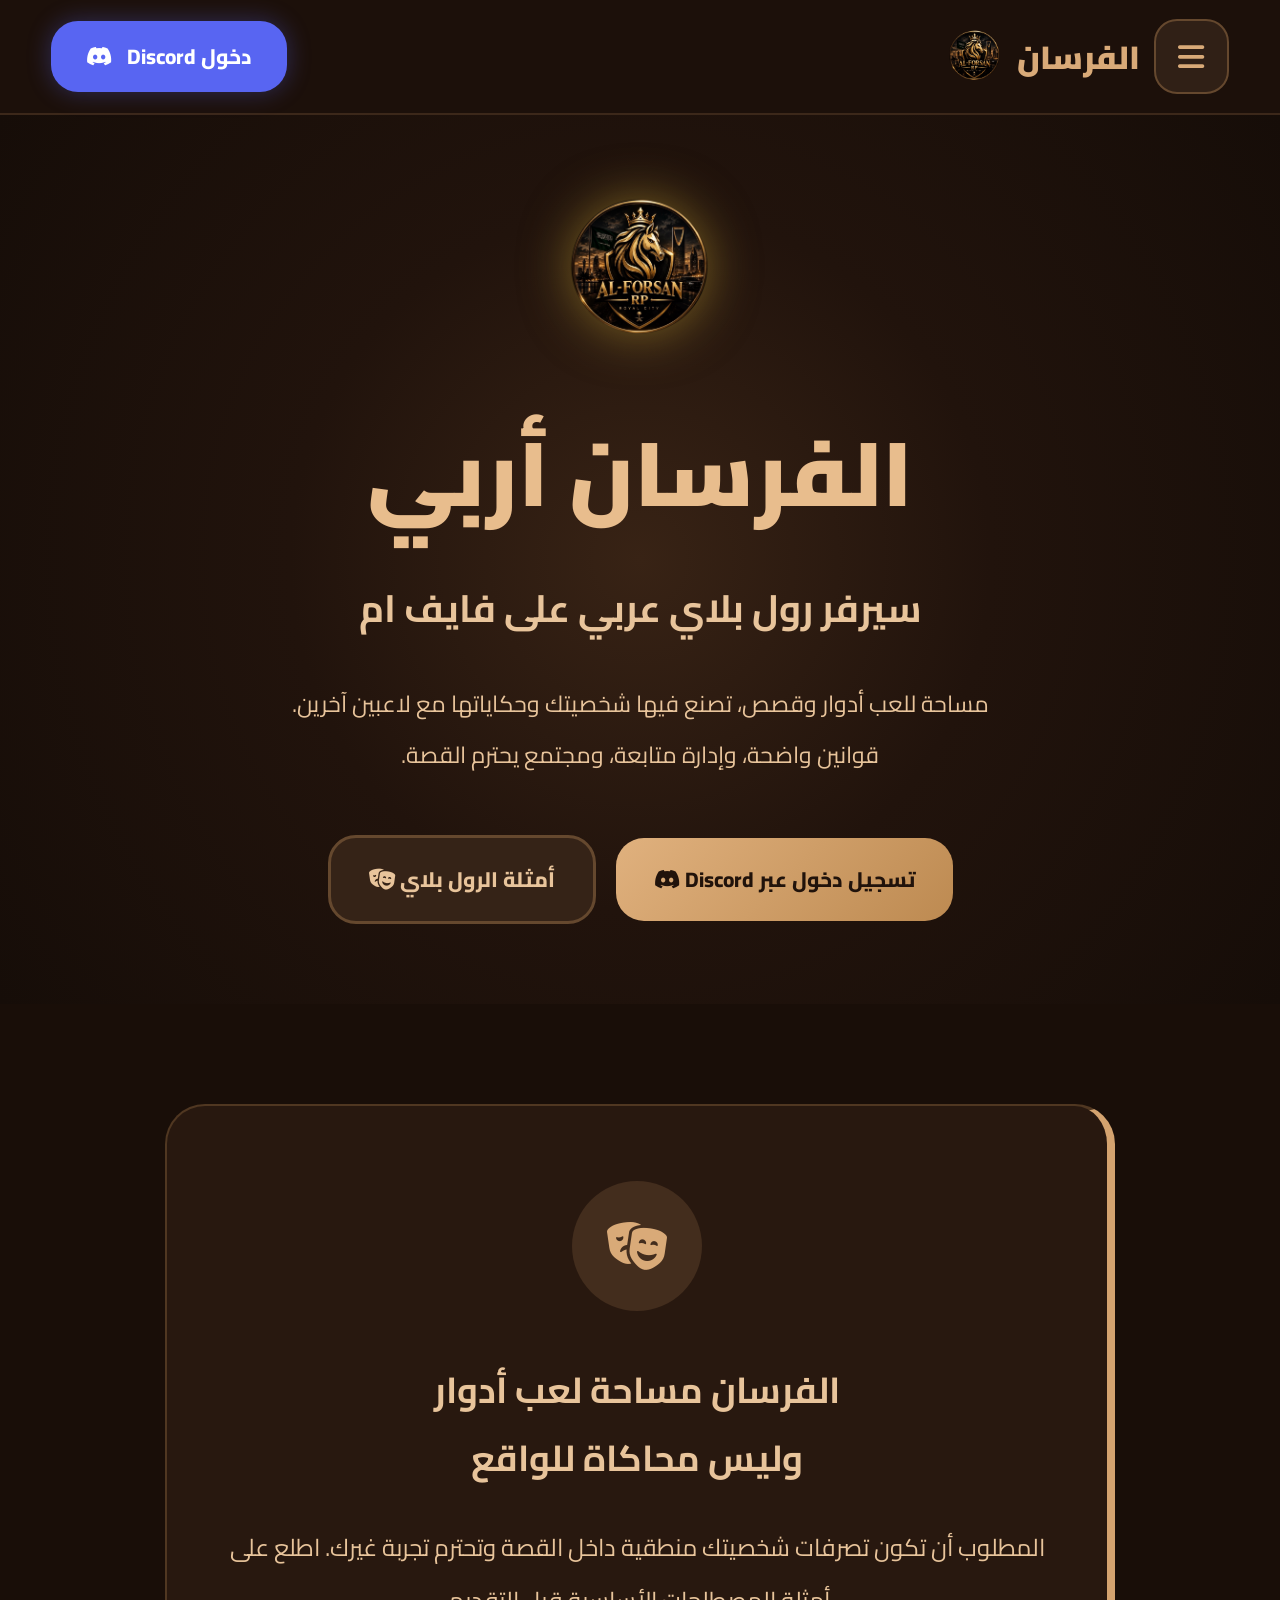
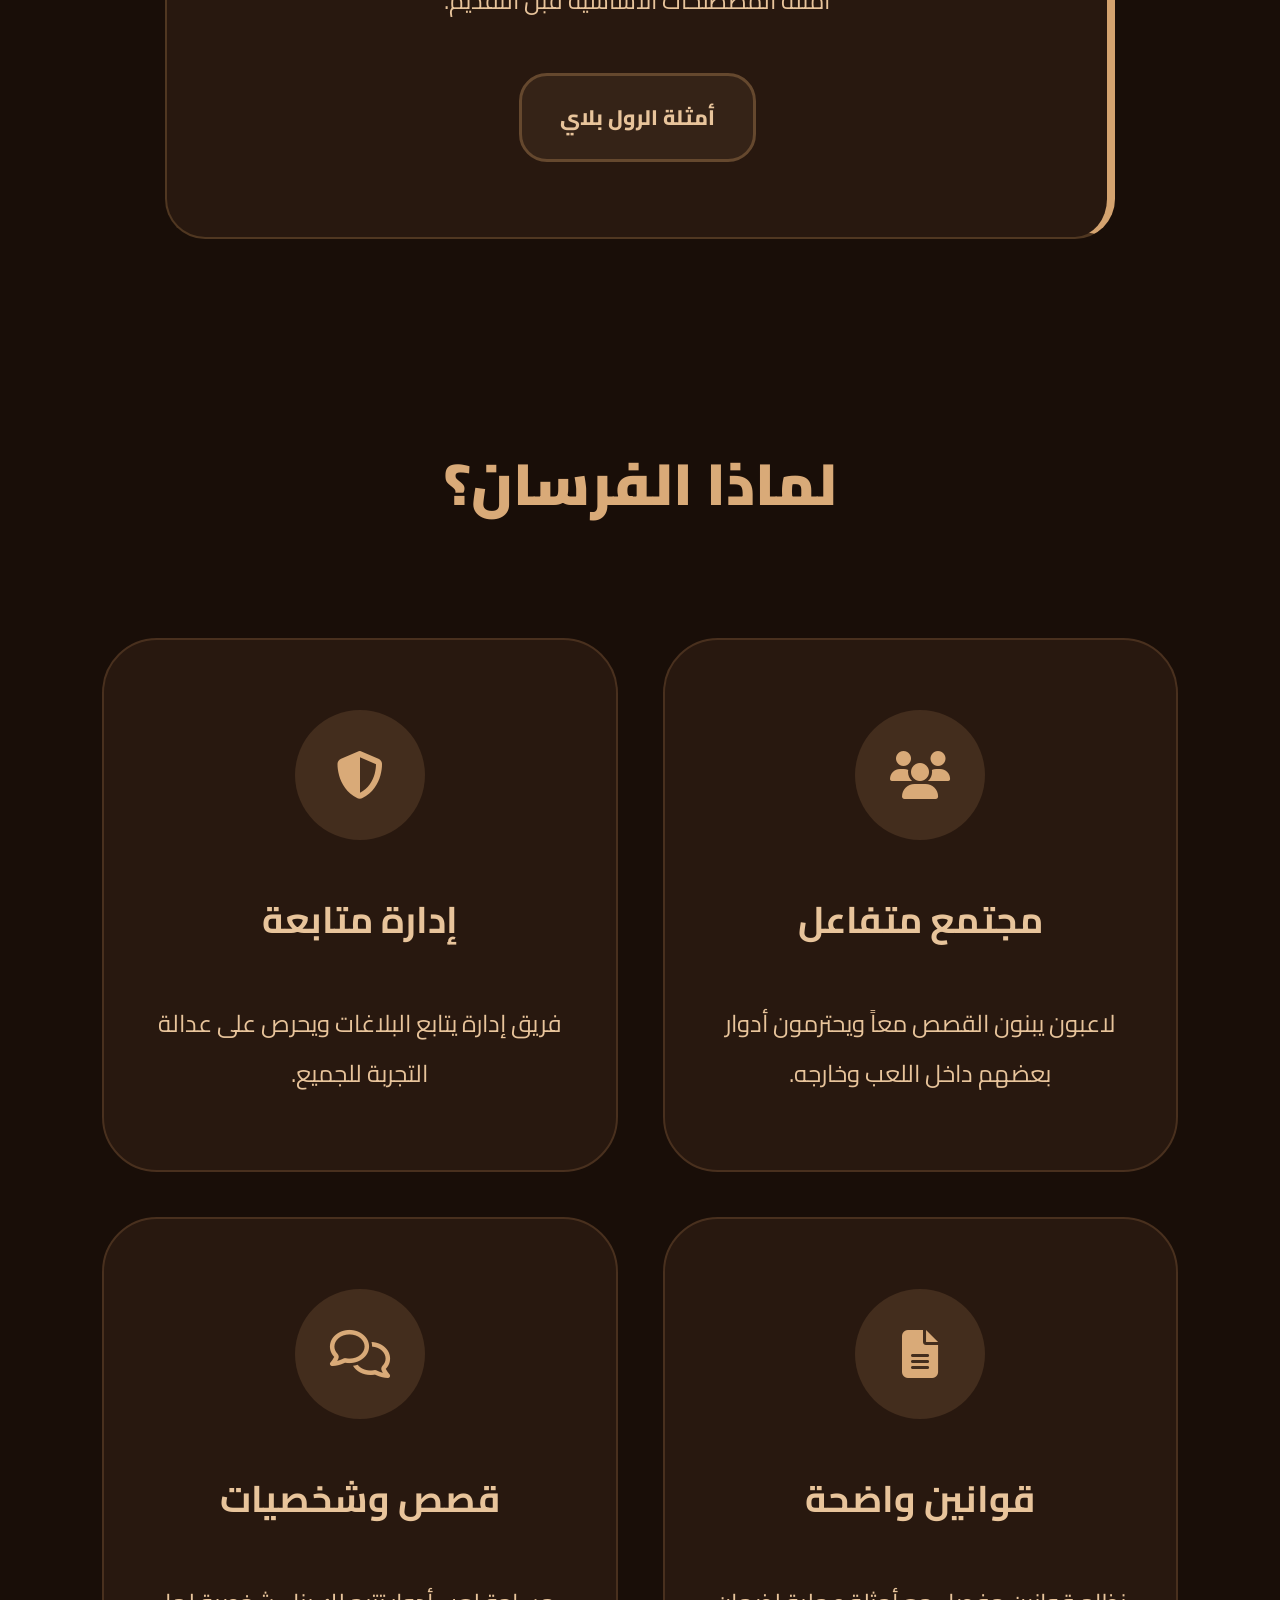
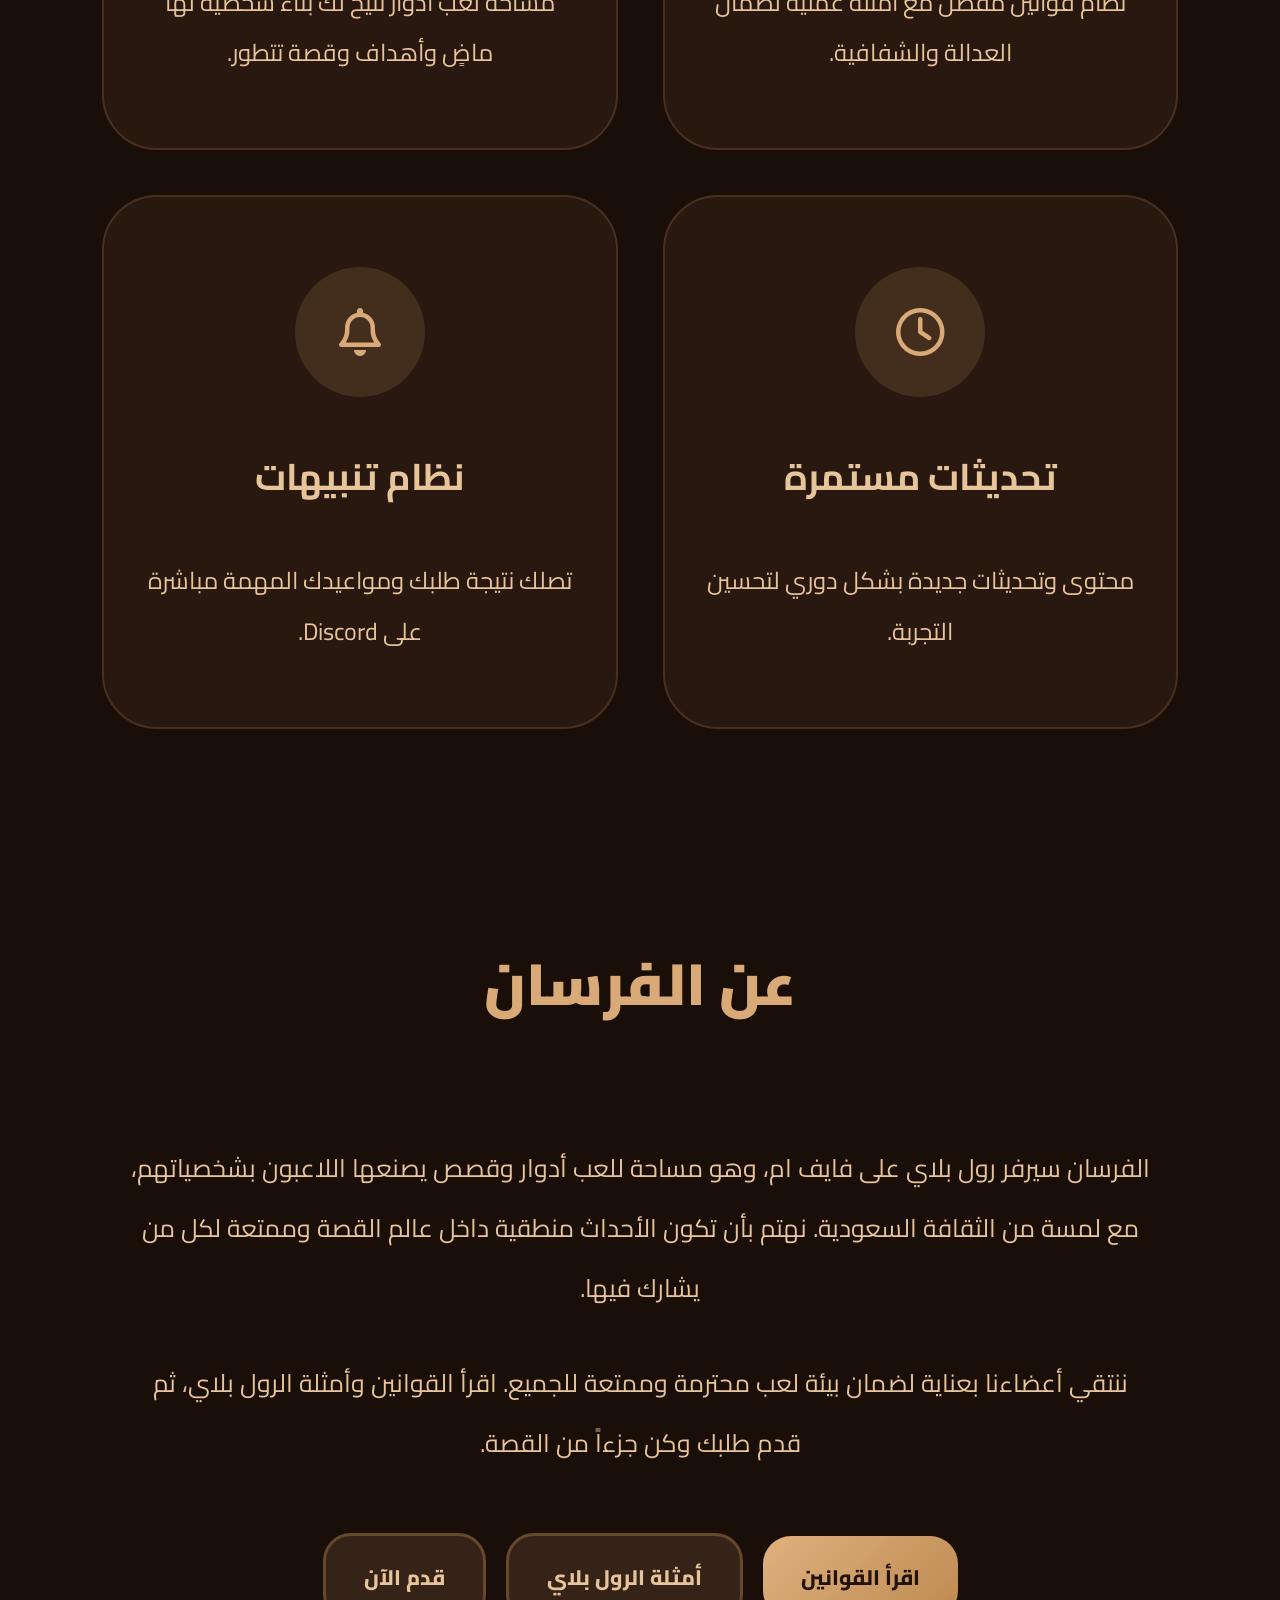
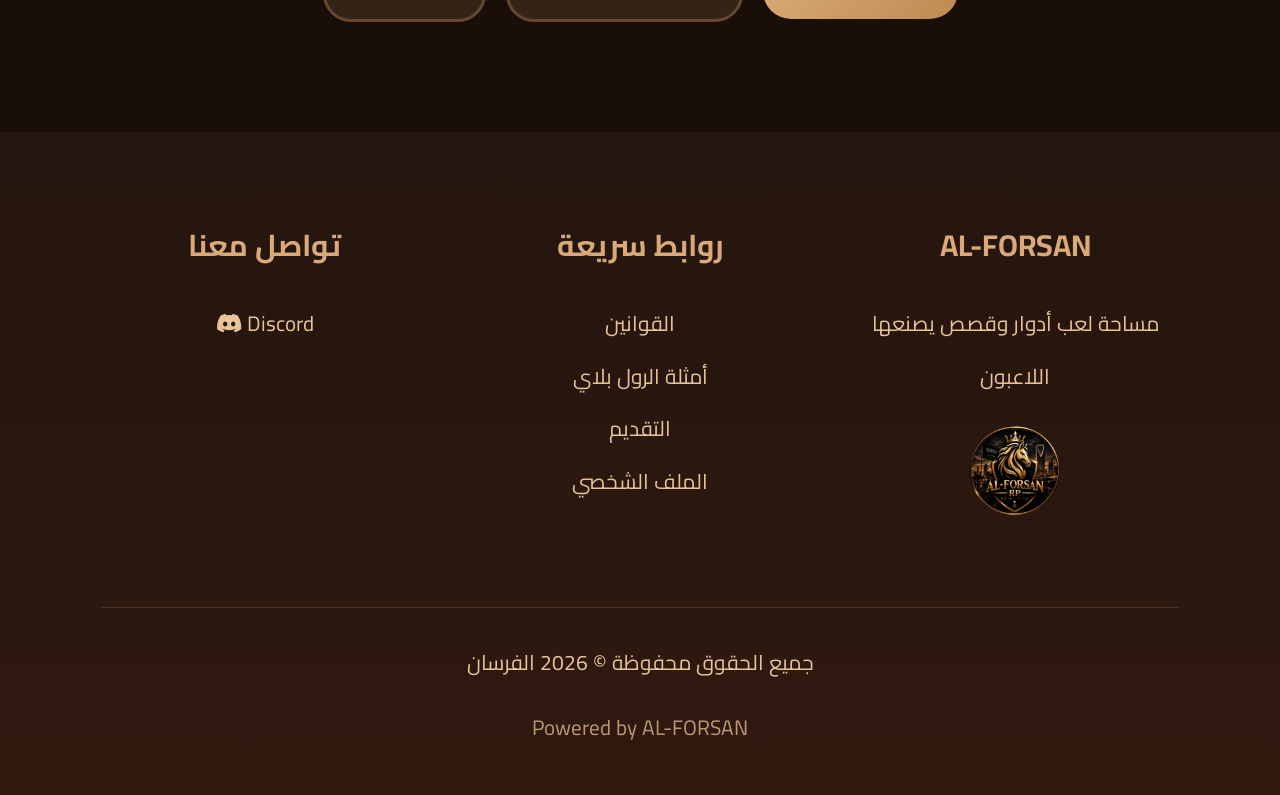
==== commit e9116eb5: "Add files via upload" ====
--- a/index.html
+++ b/index.html
@@ -1,4 +1,3 @@
-<<<<<<< HEAD
 <!DOCTYPE html>
 <html lang="ar" dir="rtl">
 
@@ -32,7 +31,9 @@
     دخول Discord
     <i class="fa-brands fa-discord"></i>
   </a>
-
+<a href="apply.html" class="discord-btn" id="applyBtn" hidden>
+    طلب الانضمام
+</a>
   <div id="discordUser" hidden>
     <img id="discordAvatar" src="" alt="صورة الحساب">
     <span id="discordUsername"></span>
@@ -327,334 +328,4 @@
     <script src="script.js"></script>
 
 </body>
-=======
-<!DOCTYPE html>
-<html lang="ar" dir="rtl">
-
-<head>
-    <meta charset="UTF-8">
-    <meta name="viewport" content="width=device-width, initial-scale=1.0">
-
-    <title>الفرسان | AL-FORSAN</title>
-
-    <link rel="stylesheet" href="style.css">
-
-    <link href="https://fonts.googleapis.com/css2?family=Cairo:wght@400;500;600;700;800;900&display=swap" rel="stylesheet">
-
-    <link rel="stylesheet" href="https://cdnjs.cloudflare.com/ajax/libs/font-awesome/6.5.0/css/all.min.css">
-</head>
-
-<body>
-
-    <!-- الشريط العلوي -->
-
-    <header class="header">
-
-        <button class="menu-btn" onclick="toggleMenu()">
-            <i class="fa-solid fa-bars"></i>
-        </button>
-<div class="discord-account">
-
-  <a href="/.netlify/functions/discord-login"
-     class="discord-btn"
-     id="discordLoginBtn">
-    دخول Discord
-    <i class="fa-brands fa-discord"></i>
-  </a>
-
-  <div id="discordUser" hidden>
-    <img id="discordAvatar" src="" alt="صورة الحساب">
-    <span id="discordUsername"></span>
-    <button id="discordLogoutBtn">تسجيل الخروج</button>
-  </div>
-
-</div>
-        <div class="brand">
-            <span>الفرسان</span>
-            <img src="images/logo.png" alt="شعار الفرسان">
-        </div>
-
-    </header>
-<!-- القائمة الجانبية -->
-
-<div class="menu-overlay" id="menuOverlay">
-
-    <aside class="side-menu">
-
-        <button class="close-menu" onclick="toggleMenu()">
-
-            <i class="fa-solid fa-xmark"></i>
-
-        </button>
-
-        <div class="side-menu-links">
-
-            <a href="index.html" class="active">
-
-                <i class="fa-solid fa-house"></i>
-
-                الرئيسية
-
-            </a>
-
-            <a href="rules.html">
-
-                <i class="fa-solid fa-scroll"></i>
-
-                القوانين
-
-            </a>
-
-            <a href="examples.html">
-
-                <i class="fa-solid fa-masks-theater"></i>
-
-                أمثلة الرول بلاي
-
-            </a>
-
-            <a href="apply.html">
-
-                <i class="fa-solid fa-file-pen"></i>
-
-                التقديم
-
-            </a>
-
-        </div>
-
-    </aside>
-
-</div>
-    <main>
-
-        <!-- الواجهة الرئيسية -->
-
-        <section class="hero" id="home">
-
-            <div class="hero-content">
-
-                <img class="hero-logo" src="images/logo.png" alt="الفرسان">
-
-                <h1>الفرسان أربي</h1>
-
-                <h2>سيرفر رول بلاي عربي على فايف ام</h2>
-
-                <p>
-                    مساحة للعب أدوار وقصص، تصنع فيها شخصيتك
-                    وحكاياتها مع لاعبين آخرين.
-                    <br>
-                    قوانين واضحة، وإدارة متابعة، ومجتمع يحترم القصة.
-                </p>
-
-                <div class="hero-buttons">
-
-                   <a href="/.netlify/functions/discord-login" class="main-btn">
-                        تسجيل دخول عبر Discord
-                        <i class="fa-brands fa-discord"></i>
-                    </a>
-
-                    <a href="examples.html" class="second-btn">
-    أمثلة الرول بلاي
-    <i class="fa-solid fa-masks-theater"></i>
-</a>
-
-                </div>
-
-            </div>
-
-        </section>
-
-
-        <!-- البطاقة التعريفية -->
-
-        <section class="intro">
-
-            <div class="intro-card">
-
-                <div class="icon-circle">
-                    <i class="fa-solid fa-masks-theater"></i>
-                </div>
-
-                <h2>
-                    الفرسان مساحة لعب أدوار
-                    <br>
-                    وليس محاكاة للواقع
-                </h2>
-
-                <p>
-                    المطلوب أن تكون تصرفات شخصيتك منطقية داخل القصة
-                    وتحترم تجربة غيرك.
-                    اطلع على أمثلة المصطلحات الأساسية قبل التقديم.
-                </p>
-
-               <a href="examples.html" class="second-btn">أمثلة الرول بلاي</a>
-
-            </div>
-
-        </section>
-
-
-        <!-- لماذا الفرسان -->
-
-        <section class="features" id="features">
-
-            <h2 class="section-title">لماذا الفرسان؟</h2>
-
-            <div class="feature-grid">
-
-                <div class="feature-card">
-                    <div class="icon-circle">
-                        <i class="fa-solid fa-users"></i>
-                    </div>
-                    <h3>مجتمع متفاعل</h3>
-                    <p>
-                        لاعبون يبنون القصص معاً ويحترمون أدوار بعضهم داخل اللعب وخارجه.
-                    </p>
-                </div>
-
-                <div class="feature-card">
-                    <div class="icon-circle">
-                        <i class="fa-solid fa-shield-halved"></i>
-                    </div>
-                    <h3>إدارة متابعة</h3>
-                    <p>
-                        فريق إدارة يتابع البلاغات ويحرص على عدالة التجربة للجميع.
-                    </p>
-                </div>
-
-                <div class="feature-card">
-                    <div class="icon-circle">
-                        <i class="fa-solid fa-file-lines"></i>
-                    </div>
-                    <h3>قوانين واضحة</h3>
-                    <p>
-                        نظام قوانين مفصل مع أمثلة عملية لضمان العدالة والشفافية.
-                    </p>
-                </div>
-
-                <div class="feature-card">
-                    <div class="icon-circle">
-                        <i class="fa-regular fa-comments"></i>
-                    </div>
-                    <h3>قصص وشخصيات</h3>
-                    <p>
-                        مساحة لعب أدوار تتيح لك بناء شخصية لها ماضٍ وأهداف وقصة تتطور.
-                    </p>
-                </div>
-
-                <div class="feature-card">
-                    <div class="icon-circle">
-                        <i class="fa-regular fa-clock"></i>
-                    </div>
-                    <h3>تحديثات مستمرة</h3>
-                    <p>
-                        محتوى وتحديثات جديدة بشكل دوري لتحسين التجربة.
-                    </p>
-                </div>
-
-                <div class="feature-card">
-                    <div class="icon-circle">
-                        <i class="fa-regular fa-bell"></i>
-                    </div>
-                    <h3>نظام تنبيهات</h3>
-                    <p>
-                        تصلك نتيجة طلبك ومواعيدك المهمة مباشرة على Discord.
-                    </p>
-                </div>
-
-            </div>
-
-        </section>
-
-
-        <!-- عن الفرسان -->
-
-        <section class="about" id="about">
-
-            <h2 class="section-title">عن الفرسان</h2>
-
-            <p>
-                الفرسان سيرفر رول بلاي على فايف ام، وهو مساحة للعب أدوار
-                وقصص يصنعها اللاعبون بشخصياتهم، مع لمسة من الثقافة السعودية.
-                نهتم بأن تكون الأحداث منطقية داخل عالم القصة وممتعة لكل
-                من يشارك فيها.
-            </p>
-
-            <p>
-                ننتقي أعضاءنا بعناية لضمان بيئة لعب محترمة وممتعة للجميع.
-                اقرأ القوانين وأمثلة الرول بلاي، ثم قدم طلبك وكن جزءاً من القصة.
-            </p>
-
-            <div class="about-buttons">
-
-                <a href="rules.html" class="main-btn">اقرأ القوانين</a>
-
-                <a href="examples.html" class="second-btn">أمثلة الرول بلاي</a>
-
-                <a href="#" class="second-btn">قدم الآن</a>
-
-            </div>
-
-        </section>
-
-    </main>
-
-
-    <!-- التذييل -->
-
-    <footer id="footer">
-
-        <div class="footer-content">
-
-            <div class="footer-brand">
-
-                <h2>AL-FORSAN</h2>
-
-                <p>مساحة لعب أدوار وقصص يصنعها اللاعبون</p>
-
-                <img src="images/logo.png" alt="الفرسان">
-
-            </div>
-
-
-            <div class="footer-links">
-
-                <h3>روابط سريعة</h3>
-
-                <a href="#">القوانين</a>
-                <a href="#">أمثلة الرول بلاي</a>
-                <a href="#">التقديم</a>
-                <a href="#">الملف الشخصي</a>
-
-            </div>
-
-
-            <div class="footer-contact">
-
-                <h3>تواصل معنا</h3>
-
-                <a href="#">
-                    Discord
-                    <i class="fa-brands fa-discord"></i>
-                </a>
-
-            </div>
-
-        </div>
-
-
-        <div class="copyright">
-            جميع الحقوق محفوظة © 2026 الفرسان
-        </div>
-
-        <p class="powered">Powered by AL-FORSAN</p>
-
-    </footer>
-
-
-    <script src="script.js"></script>
-
-</body>
->>>>>>> 6f18e7a53cfe6de3d2dcde724461aacac04fb0bd
 </html>
--- a/style.css
+++ b/style.css
@@ -1,4 +1,3 @@
-<<<<<<< HEAD
 /* =========================
    الإعدادات العامة
 ========================= */
@@ -1767,1774 +1766,4 @@
     justify-content: flex-start;
     margin: 0;
     flex-shrink: 0;
-=======
-/* =========================
-   الإعدادات العامة
-========================= */
-
-* {
-    margin: 0;
-    padding: 0;
-    box-sizing: border-box;
-}
-
-html {
-    scroll-behavior: smooth;
-}
-
-body {
-    background: #190e08;
-    color: #e8c49b;
-    font-family: 'Cairo', sans-serif;
-    overflow-x: hidden;
-}
-
-a {
-    text-decoration: none;
-    color: inherit;
-}
-
-button {
-    font-family: inherit;
-}
-
-
-/* =========================
-   الشريط العلوي
-========================= */
-
-.header {
-    height: 115px;
-    background: #1c100a;
-    border-bottom: 2px solid #3c281a;
-
-    display: flex;
-    align-items: center;
-    justify-content: space-between;
-
-    padding: 15px 4%;
-    position: sticky;
-    top: 0;
-    z-index: 100;
-}
-
-.brand {
-    display: flex;
-    align-items: center;
-    gap: 15px;
-
-    font-size: 32px;
-    font-weight: 900;
-    color: #d9aa78;
-}
-
-.brand img {
-    width: 60px;
-    height: 60px;
-    object-fit: contain;
-}
-
-.discord-btn {
-    background: #5865f2;
-    color: white;
-
-    padding: 16px 35px;
-    border-radius: 27px;
-
-    font-size: 21px;
-    font-weight: 800;
-
-    box-shadow: 0 0 25px #5865f255;
-    transition: 0.3s;
-}
-
-.discord-btn:hover {
-    transform: translateY(-3px);
-    box-shadow: 0 0 35px #5865f280;
-}
-
-.discord-btn i {
-    margin-right: 10px;
-}
-
-.menu-btn {
-    width: 75px;
-    height: 75px;
-
-    background: #302016;
-    color: #d9aa78;
-
-    border: 2px solid #65482e;
-    border-radius: 23px;
-
-    font-size: 30px;
-    cursor: pointer;
-
-    transition: 0.3s;
-}
-
-.menu-btn:hover {
-    background: #49301e;
-}
-
-
-/* =========================
-   القائمة الجانبية
-========================= */
-
-.menu-overlay {
-    position: fixed;
-    inset: 0;
-
-    background: rgba(0, 0, 0, 0.65);
-
-    z-index: 999;
-
-    visibility: hidden;
-    opacity: 0;
-
-    transition: 0.3s;
-}
-
-.menu-overlay.show {
-    visibility: visible;
-    opacity: 1;
-}
-
-.side-menu {
-    position: absolute;
-    top: 0;
-    right: 0;
-
-    width: min(82%, 500px);
-    height: 100%;
-
-    background: linear-gradient(
-        160deg,
-        #24150d,
-        #160d08
-    );
-
-    border-left: 2px solid #503721;
-
-    transform: translateX(100%);
-    transition: 0.35s ease;
-
-    overflow-y: auto;
-}
-
-.menu-overlay.show .side-menu {
-    transform: translateX(0);
-}
-
-.close-menu {
-    width: 95px;
-    height: 95px;
-
-    margin: 25px;
-
-    background: #352317;
-    color: #d9aa78;
-
-    border: 2px solid #65482e;
-    border-radius: 25px;
-
-    font-size: 35px;
-    cursor: pointer;
-
-    transition: 0.3s;
-}
-
-.close-menu:hover {
-    background: #49301e;
-}
-
-.side-menu-links {
-    padding: 45px 25px;
-
-    display: flex;
-    flex-direction: column;
-    gap: 20px;
-}
-
-.side-menu-links a {
-    display: flex;
-    align-items: center;
-    gap: 25px;
-
-    padding: 25px;
-
-    border-radius: 25px;
-
-    color: #e8c49b;
-
-    font-size: 25px;
-    font-weight: 800;
-
-    transition: 0.3s;
-}
-
-.side-menu-links a i {
-    font-size: 28px;
-    color: #d9aa78;
-}
-
-.side-menu-links a:hover,
-.side-menu-links a.active {
-    background: #352317;
-    border: 2px solid #65482e;
-}
-
-
-/* =========================
-   الواجهة الرئيسية
-========================= */
-
-.hero {
-    min-height: 850px;
-
-    display: flex;
-    justify-content: center;
-    align-items: center;
-
-    text-align: center;
-    padding: 80px 20px;
-
-    background: radial-gradient(
-        circle at center,
-        #382315 0%,
-        #21130c 45%,
-        #160d08 100%
-    );
-}
-
-.hero-content {
-    max-width: 950px;
-    width: 100%;
-}
-
-.hero-logo {
-    width: 150px;
-    height: 150px;
-
-    object-fit: contain;
-
-    margin-bottom: 35px;
-
-    filter: drop-shadow(0 0 25px #d4af3780);
-}
-
-.hero h1 {
-    font-size: clamp(45px, 8vw, 90px);
-    font-weight: 900;
-
-    color: #e8bd8d;
-
-    margin-bottom: 15px;
-}
-
-.hero h2 {
-    font-size: clamp(22px, 4vw, 38px);
-
-    margin-bottom: 35px;
-}
-
-.hero p {
-    font-size: 23px;
-    line-height: 2.2;
-
-    margin-bottom: 55px;
-}
-
-
-/* =========================
-   الأزرار
-========================= */
-
-.hero-buttons,
-.about-buttons {
-    display: flex;
-    justify-content: center;
-    align-items: center;
-
-    flex-wrap: wrap;
-    gap: 20px;
-}
-
-.main-btn,
-.second-btn {
-    display: inline-block;
-
-    padding: 22px 38px;
-
-    border-radius: 28px;
-
-    font-size: 21px;
-    font-weight: 800;
-
-    transition: 0.3s;
-}
-
-.main-btn {
-    background: linear-gradient(
-        135deg,
-        #e0b17e,
-        #bd8a51
-    );
-
-    color: #21130b;
-}
-
-.second-btn {
-    background: #352317;
-
-    border: 3px solid #65482e;
-
-    color: #e8c49b;
-}
-
-.main-btn:hover,
-.second-btn:hover {
-    transform: translateY(-5px);
-}
-
-
-/* =========================
-   البطاقة التعريفية
-========================= */
-
-.intro {
-    padding: 100px 8%;
-}
-
-.intro-card {
-    max-width: 950px;
-
-    margin: auto;
-
-    padding: 75px 45px;
-
-    background: #28180f;
-
-    border: 2px solid #503721;
-    border-right: 8px solid #d4a36f;
-
-    border-radius: 40px;
-
-    text-align: center;
-}
-
-.icon-circle {
-    width: 130px;
-    height: 130px;
-
-    margin: 0 auto 45px;
-
-    background: #432d1d;
-
-    border-radius: 50%;
-
-    display: flex;
-    align-items: center;
-    justify-content: center;
-
-    font-size: 48px;
-    color: #d9aa78;
-}
-
-.intro h2 {
-    font-size: 36px;
-    margin-bottom: 30px;
-}
-
-.intro p {
-    font-size: 24px;
-    line-height: 2.2;
-
-    margin-bottom: 45px;
-}
-
-
-/* =========================
-   عناوين الأقسام
-========================= */
-
-.section-title {
-    text-align: center;
-
-    font-size: 58px;
-    font-weight: 900;
-
-    color: #d9aa78;
-
-    margin-bottom: 100px;
-}
-
-
-/* =========================
-   قسم لماذا الفرسان
-========================= */
-
-.features {
-    padding: 90px 8%;
-}
-
-.feature-grid {
-    display: grid;
-
-    grid-template-columns: repeat(2, 1fr);
-
-    gap: 45px;
-}
-
-.feature-card {
-    background: #28180f;
-
-    border: 2px solid #49301e;
-    border-radius: 55px;
-
-    padding: 70px 35px;
-
-    text-align: center;
-
-    transition: 0.3s;
-}
-
-.feature-card:hover {
-    border-color: #d9aa78;
-    transform: translateY(-5px);
-}
-
-.feature-card h3 {
-    font-size: 37px;
-    margin-bottom: 45px;
-}
-
-.feature-card p {
-    font-size: 24px;
-    line-height: 2.1;
-}
-
-
-/* =========================
-   قسم عن الفرسان
-========================= */
-
-.about {
-    padding: 110px 10%;
-    text-align: center;
-}
-
-.about p {
-    font-size: 25px;
-    line-height: 2.4;
-
-    margin-bottom: 35px;
-}
-
-.about-buttons {
-    margin-top: 60px;
-}
-
-
-/* =========================
-   التذييل
-========================= */
-
-footer {
-    background: linear-gradient(
-        #24150e,
-        #30190f
-    );
-
-    padding: 85px 8% 40px;
-
-    text-align: center;
-}
-
-.footer-content {
-    display: grid;
-
-    grid-template-columns: repeat(3, 1fr);
-
-    gap: 50px;
-
-    padding-bottom: 75px;
-}
-
-.footer-brand img {
-    width: 100px;
-    height: 100px;
-
-    object-fit: contain;
-
-    margin-top: 20px;
-}
-
-.footer-brand h2,
-footer h3 {
-    color: #d9aa78;
-
-    font-size: 30px;
-
-    margin-bottom: 25px;
-}
-
-footer p,
-footer a {
-    font-size: 21px;
-    line-height: 2.5;
-}
-
-.footer-links a,
-.footer-contact a {
-    display: block;
-    transition: 0.3s;
-}
-
-.footer-links a:hover,
-.footer-contact a:hover {
-    color: #d9aa78;
-}
-
-.copyright {
-    border-top: 1px solid #503721;
-
-    padding-top: 35px;
-
-    font-size: 21px;
-}
-
-.powered {
-    margin-top: 20px;
-    color: #b99773;
-}
-
-
-/* =========================
-   توافق الجوال
-========================= */
-
-@media (max-width: 700px) {
-
-    .header {
-        height: 110px;
-        padding: 10px 4%;
-    }
-
-    .brand {
-        font-size: 22px;
-        gap: 5px;
-    }
-
-    .brand img {
-        width: 43px;
-        height: 43px;
-    }
-
-    .discord-btn {
-        padding: 14px 16px;
-        font-size: 16px;
-        border-radius: 20px;
-    }
-
-    .menu-btn {
-        width: 65px;
-        height: 65px;
-
-        font-size: 24px;
-        border-radius: 20px;
-    }
-
-    .side-menu {
-        width: 82%;
-    }
-
-    .close-menu {
-        width: 80px;
-        height: 80px;
-        font-size: 30px;
-    }
-
-    .side-menu-links {
-        padding: 30px 18px;
-    }
-
-    .side-menu-links a {
-        padding: 22px 15px;
-        font-size: 22px;
-        gap: 20px;
-    }
-
-    .side-menu-links a i {
-        font-size: 25px;
-    }
-
-    .hero {
-        min-height: 800px;
-        padding: 60px 20px;
-    }
-
-    .hero-logo {
-        width: 115px;
-        height: 115px;
-    }
-
-    .hero p {
-        font-size: 19px;
-        line-height: 2.1;
-    }
-
-    .main-btn,
-    .second-btn {
-        width: 90%;
-        padding: 19px 15px;
-        font-size: 18px;
-    }
-
-    .intro {
-        padding: 65px 6%;
-    }
-
-    .intro-card {
-        padding: 50px 20px;
-        border-radius: 35px;
-    }
-
-    .icon-circle {
-        width: 110px;
-        height: 110px;
-        font-size: 42px;
-    }
-
-    .intro h2 {
-        font-size: 27px;
-    }
-
-    .intro p {
-        font-size: 19px;
-        line-height: 2.2;
-    }
-
-    .section-title {
-        font-size: 42px;
-        margin-bottom: 65px;
-    }
-
-    .features {
-        padding: 70px 6%;
-    }
-
-    .feature-grid {
-        grid-template-columns: 1fr;
-        gap: 30px;
-    }
-
-    .feature-card {
-        padding: 55px 25px;
-        border-radius: 40px;
-    }
-
-    .feature-card h3 {
-        font-size: 31px;
-        margin-bottom: 35px;
-    }
-
-    .feature-card p {
-        font-size: 20px;
-        line-height: 2.1;
-    }
-
-    .about {
-        padding: 75px 7%;
-    }
-
-    .about p {
-        font-size: 20px;
-        line-height: 2.3;
-    }
-
-    .footer-content {
-        grid-template-columns: 1fr;
-        gap: 50px;
-    }
-
-    .copyright {
-        font-size: 17px;
-    }
-
-}
-/* =========================
-   صفحة أمثلة الرول بلاي
-========================= */
-
-.examples-page {
-    width: min(100% - 32px, 850px);
-    margin: 55px auto;
-    font-family: 'Tajawal', sans-serif;
-}
-
-.examples-heading {
-    text-align: center;
-    margin-bottom: 30px;
-}
-
-.examples-heading h1 {
-    color: #d9ad55;
-    font-size: 34px;
-    margin-bottom: 10px;
-}
-
-.examples-heading p {
-    color: #aaa;
-    font-size: 15px;
-    line-height: 1.9;
-}
-
-.rp-warning,
-.assistant-box,
-.term-search,
-.term-card,
-.before-start {
-    background: linear-gradient(145deg, #211d18, #171512);
-    border: 1px solid rgba(207, 163, 79, 0.2);
-    border-radius: 15px;
-    padding: 25px;
-    margin-bottom: 22px;
-    color: #eee;
-}
-
-.rp-warning {
-    text-align: center;
-}
-
-.warning-icon {
-    color: #d9ad55;
-    font-size: 30px;
-    margin-bottom: 12px;
-}
-
-.examples-page h2 {
-    color: #d9ad55;
-    margin-bottom: 15px;
-}
-
-.examples-page p {
-    line-height: 2;
-    color: #c3bdb4;
-}
-
-.assistant-box {
-    text-align: center;
-}
-
-.assistant-box > h2 i {
-    margin-left: 7px;
-}
-
-.assistant-message {
-    background: #15120f;
-    border: 1px solid #403322;
-    border-radius: 12px;
-    padding: 18px;
-    text-align: right;
-    line-height: 2;
-    margin: 20px 0;
-    color: #ddd;
-}
-
-.question-buttons,
-.term-buttons {
-    display: flex;
-    flex-wrap: wrap;
-    gap: 9px;
-    justify-content: center;
-    margin: 18px 0;
-}
-
-.question-buttons button,
-.term-buttons button {
-    background: #292219;
-    color: #e5c27f;
-    border: 1px solid #69512d;
-    border-radius: 9px;
-    padding: 10px 14px;
-    font-family: inherit;
-    cursor: pointer;
-    transition: 0.2s;
-}
-
-.question-buttons button:hover,
-.term-buttons button:hover {
-    background: #d0a34e;
-    color: #17120a;
-}
-
-.assistant-input {
-    display: flex;
-    gap: 10px;
-    margin: 20px 0;
-}
-
-.assistant-input input,
-.term-search input {
-    background: #100e0c;
-    color: white;
-    border: 1px solid #55442c;
-    border-radius: 9px;
-    padding: 14px;
-    font-family: inherit;
-    outline: none;
-}
-
-.assistant-input input {
-    flex: 1;
-    min-width: 0;
-}
-
-.assistant-input button,
-.gold-button {
-    background: linear-gradient(135deg, #e0b75e, #a8792e);
-    color: #17120a;
-    border: none;
-    border-radius: 9px;
-    padding: 12px 20px;
-    font-family: inherit;
-    font-weight: 800;
-    cursor: pointer;
-    text-decoration: none;
-    display: inline-block;
-}
-
-.assistant-box small {
-    color: #888;
-    line-height: 2;
-}
-
-.term-search {
-    text-align: center;
-}
-
-.term-search input {
-    width: 100%;
-    box-sizing: border-box;
-    margin: 10px 0;
-}
-
-.terms-list {
-    display: flex;
-    flex-direction: column;
-    gap: 5px;
-}
-
-.term-card {
-    scroll-margin-top: 25px;
-}
-
-.term-number {
-    display: inline-block;
-    color: #d9ad55;
-    border: 1px solid #806334;
-    border-radius: 20px;
-    padding: 5px 13px;
-    font-size: 13px;
-    margin-bottom: 12px;
-}
-
-.term-card h2 {
-    margin-bottom: 5px;
-}
-
-.term-card > h3 {
-    color: #d9ad55;
-    font-size: 14px;
-    margin-top: 0;
-}
-
-.correct,
-.wrong {
-    padding: 13px 16px;
-    border-radius: 10px;
-    margin-top: 14px;
-}
-
-.correct {
-    background: rgba(34, 130, 76, 0.1);
-    border-right: 3px solid #36a269;
-}
-
-.correct h3 {
-    color: #55c68b;
-}
-
-.wrong {
-    background: rgba(180, 55, 55, 0.1);
-    border-right: 3px solid #c95353;
-}
-
-.wrong h3 {
-    color: #e36b6b;
-}
-
-.correct h3,
-.wrong h3 {
-    margin: 0 0 7px;
-    font-size: 15px;
-}
-
-.correct p,
-.wrong p {
-    margin: 0;
-    font-size: 14px;
-}
-
-.before-start ul {
-    padding-right: 20px;
-    color: #c3bdb4;
-    line-height: 2.2;
-}
-
-.before-start li {
-    margin-bottom: 8px;
-}
-
-.before-start .gold-button {
-    margin: 10px 5px 0;
-}
-
-@media (max-width: 600px) {
-    .examples-page {
-        width: calc(100% - 24px);
-        margin: 30px auto;
-    }
-
-    .examples-heading h1 {
-        font-size: 26px;
-    }
-
-    .rp-warning,
-    .assistant-box,
-    .term-search,
-    .term-card,
-    .before-start {
-        padding: 17px;
-        border-radius: 12px;
-    }
-
-    .assistant-input {
-        flex-direction: column;
-    }
-
-    .assistant-input button {
-        width: 100%;
-    }
-
-    .question-buttons button,
-    .term-buttons button {
-        font-size: 12px;
-        padding: 9px 11px;
-    }
-
-    .term-card h2 {
-        font-size: 19px;
-    }
-
-    .examples-page p {
-        font-size: 14px;
-    }
-}
-/* تحسين تصميم الجوال لصفحة الرول بلاي */
-
-@media (max-width: 600px) {
-
-    .examples-page {
-
-        width: calc(100% - 8px);
-
-        margin: 25px auto;
-
-    }
-
-    .examples-heading h1 {
-
-        font-size: 30px;
-
-    }
-
-    .examples-heading p {
-
-        font-size: 19px;
-
-        line-height: 1.9;
-
-    }
-
-    .rp-warning,
-
-    .assistant-box,
-
-    .term-search,
-
-    .term-card,
-
-    .before-start {
-
-        background: #302014;
-
-        border: 1px solid #543b26;
-
-        border-radius: 22px;
-
-        padding: 25px 20px;
-
-        margin-bottom: 22px;
-
-    }
-
-    .rp-warning h2 {
-
-        color: #ffd04d;
-
-        font-size: 24px;
-
-        line-height: 1.7;
-
-    }
-
-    .examples-page p {
-
-        font-size: 19px;
-
-        line-height: 2.1;
-
-    }
-
-    .term-card h2 {
-
-        font-size: 25px;
-
-        color: #e8c99e;
-
-    }
-
-    .term-card > h3 {
-
-        font-size: 19px;
-
-        color: #d6a36a;
-
-    }
-
-    .correct,
-
-    .wrong {
-
-        padding: 20px;
-
-        border-radius: 18px;
-
-        margin-top: 18px;
-
-    }
-
-    .correct {
-
-        background: #292d1c;
-
-        border: 1px solid #16734d;
-
-    }
-
-    .wrong {
-
-        background: #3b211b;
-
-        border: 1px solid #8d3028;
-
-    }
-
-    .correct p,
-
-    .wrong p {
-
-        font-size: 18px;
-
-        line-height: 2;
-
-    }
-
-}
-@media (max-width: 700px) {
-
-    header {
-
-        display: flex;
-
-        flex-direction: row;
-
-        align-items: center;
-
-        justify-content: flex-start;
-
-        gap: 12px;
-
-    }
-
-    header .menu-btn {
-
-        order: 1;
-
-        flex-shrink: 0;
-
-    }
-
-    header .brand {
-
-        order: 2;
-
-        display: flex;
-
-        flex-direction: row;
-
-        align-items: center;
-
-        gap: 8px;
-
-        white-space: nowrap;
-
-        margin: 0;
-
-    }
-
-    header .brand img {
-
-        width: 42px;
-
-        height: 42px;
-
-        object-fit: contain;
-
-    }
-
-    header .discord-btn {
-
-        order: 3;
-
-        margin-right: auto;
-
-        flex-shrink: 0;
-
-    }
-
-}@media (min-width: 701px) {
-
-    header {
-
-        display: flex;
-
-        flex-direction: row;
-
-        align-items: center;
-
-        justify-content: flex-start;
-
-        gap: 20px;
-
-    }
-
-    header .menu-btn {
-
-        order: 1;
-
-        flex-shrink: 0;
-
-    }
-
-    header .brand {
-
-        order: 2;
-
-        display: flex;
-
-        flex-direction: row;
-
-        align-items: center;
-
-        gap: 10px;
-
-        margin: 0;
-
-        white-space: nowrap;
-
-    }
-
-    header .brand img {
-
-        width: 55px;
-
-        height: 55px;
-
-        object-fit: contain;
-
-    }
-
-    header .discord-btn {
-
-        order: 3;
-
-        flex-shrink: 0;
-
-    }
-
-}
-/* =========================
-
-   AL-FORSAN RULES PAGE
-
-========================= */
-
-.rules-page {
-
-    width: 100%;
-
-    max-width: 1100px;
-
-    margin: 0 auto;
-
-    padding: 70px 25px;
-
-    direction: rtl;
-
-}
-
-.rules-hero {
-
-    text-align: center;
-
-    padding: 65px 20px;
-
-    margin-bottom: 35px;
-
-    background: linear-gradient(145deg, #21170e, #080808);
-
-    border: 1px solid rgba(212, 164, 75, 0.3);
-
-    border-radius: 20px;
-
-}
-
-.rules-hero h1 {
-
-    color: #e4b75e;
-
-    font-size: 42px;
-
-    margin: 15px 0;
-
-}
-
-.rules-hero p {
-
-    color: #c5c0b7;
-
-    font-size: 17px;
-
-    line-height: 2;
-
-}
-
-.section-label {
-
-    color: #c99b43;
-
-    letter-spacing: 3px;
-
-    font-size: 13px;
-
-}
-
-.rules-navigation {
-
-    display: flex;
-
-    flex-wrap: wrap;
-
-    justify-content: center;
-
-    gap: 12px;
-
-    margin: 30px 0 60px;
-
-}
-
-.rules-navigation a {
-
-    color: #e5c27b;
-
-    background: #17130f;
-
-    border: 1px solid #72572d;
-
-    padding: 13px 20px;
-
-    border-radius: 10px;
-
-    text-decoration: none;
-
-    transition: 0.3s;
-
-}
-
-.rules-navigation a:hover {
-
-    background: #b58a3c;
-
-    color: #080808;
-
-}
-
-.rules-section {
-
-    margin-bottom: 65px;
-
-    scroll-margin-top: 100px;
-
-}
-
-.rules-section h2 {
-
-    color: #e4b75e;
-
-    font-size: 27px;
-
-    margin-bottom: 25px;
-
-    padding-bottom: 15px;
-
-    border-bottom: 1px solid #5c4626;
-
-}
-
-.rules-section h2 i {
-
-    margin-left: 10px;
-
-}
-
-.rules-list {
-
-    display: grid;
-
-    grid-template-columns: repeat(2, minmax(0, 1fr));
-
-    gap: 18px;
-
-}
-
-.rule-card {
-
-    background: linear-gradient(145deg, #191510, #0d0c0a);
-
-    border: 1px solid rgba(212, 164, 75, 0.22);
-
-    border-radius: 14px;
-
-    padding: 23px;
-
-    transition: 0.3s;
-
-}
-
-.rule-card:hover {
-
-    border-color: #c99b43;
-
-    transform: translateY(-3px);
-
-}
-
-.rule-card-top {
-
-    display: flex;
-
-    justify-content: space-between;
-
-    align-items: center;
-
-    flex-wrap: wrap;
-
-    gap: 12px;
-
-    margin-bottom: 15px;
-
-}
-
-.rule-card h3 {
-
-    color: #f0d49b;
-
-    font-size: 18px;
-
-    margin: 0;
-
-}
-
-.rule-level {
-
-    color: #e8bd6b;
-
-    background: rgba(185, 137, 53, 0.13);
-
-    border: 1px solid rgba(185, 137, 53, 0.35);
-
-    border-radius: 20px;
-
-    padding: 6px 12px;
-
-    font-size: 12px;
-
-}
-
-.rule-card p {
-
-    color: #bdb7ac;
-
-    line-height: 2;
-
-    font-size: 15px;
-
-    margin: 0;
-
-}
-
-@media (max-width: 700px) {
-
-    .rules-page {
-
-        padding: 35px 15px;
-
-    }
-
-    .rules-hero {
-
-        padding: 40px 15px;
-
-    }
-
-    .rules-hero h1 {
-
-        font-size: 28px;
-
-    }
-
-    .rules-hero p {
-
-        font-size: 14px;
-
-    }
-
-    .rules-navigation {
-
-        flex-direction: column;
-
-        gap: 10px;
-
-        margin-bottom: 40px;
-
-    }
-
-    .rules-navigation a {
-
-        text-align: center;
-
-    }
-
-    .rules-list {
-
-        grid-template-columns: 1fr;
-
-    }
-
-    .rules-section h2 {
-
-        font-size: 22px;
-
-    }
-
-    .rule-card {
-
-        padding: 18px;
-
-    }
-
-}
-/* الهيدر الموحد لجميع صفحات الفرسان */
-
-/* ترتيب الهيدر */
-header.header {
-display: flex;
-flex-direction: row;
-direction: rtl;
-align-items: center;
-justify-content: space-between;
-width: 100%;
-box-sizing: border-box;
-gap: 14px;
-}
-
-/* زر القائمة - أقصى اليمين */
-header.header .menu-btn {
-order: 1;
-flex-shrink: 0;
-}
-
-/* شعار واسم الفرسان - بجانب القائمة */
-header.header .brand {
-order: 2;
-display: flex;
-align-items: center;
-gap: 15px;
-margin-right: 0;
-margin-left: auto;
-}
-
-/* زر Discord - أقصى اليسار */
-header.header .discord-account {
-order: 3;
-flex-shrink: 0;
-margin-right: auto;
-margin-left: 0;
-}
-
-header.header .menu-btn {
-
-    order: 1;
-
-    flex-shrink: 0;
-
-}
-
-header.header .logo {
-
-    order: 2;
-
-    display: flex;
-
-    align-items: center;
-
-    gap: 9px;
-
-    margin: 0 !important;
-
-    flex-shrink: 0;
-
-    text-decoration: none;
-
-}
-
-header.header .logo img {
-
-    width: 42px;
-
-    height: 42px;
-
-    object-fit: contain;
-
-}
-
-header.header .logo span {
-
-    font-size: 17px;
-
-    font-weight: bold;
-
-    white-space: nowrap;
-
-}
-
-header.header .discord-btn {
-
-    order: 3;
-
-    margin-right: auto;
-
-    flex-shrink: 0;
-
-}
-
-@media (max-width: 700px) {
-
-    header.header {
-
-        padding: 10px 12px;
-
-        gap: 10px;
-
-    }
-
-    header.header .logo img {
-
-        width: 36px;
-
-        height: 36px;
-
-    }
-
-    header.header .logo span {
-
-        font-size: 15px;
-
-    }
-
-    header.header .discord-btn {
-
-        padding: 9px 12px;
-
-        font-size: 12px;
-
-    }
-
-}
-/* تفاصيل وأمثلة قوانين الفرسان */
-
-.rule-description {
-
-    color: #c5c0b7;
-
-    line-height: 2;
-
-    margin-bottom: 18px;
-
-}
-
-.rule-details {
-
-    background: rgba(212, 164, 75, 0.05);
-
-    border-right: 3px solid #b58a3c;
-
-    padding: 12px 18px;
-
-    margin: 15px 0;
-
-    border-radius: 8px;
-
-}
-
-.rule-details h4 {
-
-    color: #e4b75e;
-
-    margin: 0 0 12px;
-
-    font-size: 15px;
-
-}
-
-.rule-details ul {
-
-    padding-right: 20px;
-
-    margin: 0;
-
-}
-
-.rule-details li {
-
-    color: #c5c0b7;
-
-    line-height: 2;
-
-    margin-bottom: 5px;
-
-}
-
-.rule-example {
-
-    background: rgba(180, 60, 45, 0.08);
-
-    border: 1px solid rgba(180, 60, 45, 0.25);
-
-    border-radius: 9px;
-
-    padding: 14px;
-
-    margin-top: 18px;
-
-}
-
-.rule-example strong {
-
-    color: #e6a078;
-
-    display: block;
-
-    margin-bottom: 8px;
-
-}
-
-.rule-example p {
-
-    color: #c5c0b7;
-
-    line-height: 1.9;
-
-    margin: 0;
-
-}
-
-.rule-card {
-
-    height: fit-content;
-
-}
-
-/* Discord Account */
-.discord-account {
-    display: flex;
-    align-items: center;
-    gap: 10px;
-}
-
-#discordUser {
-    display: flex;
-    align-items: center;
-    gap: 10px;
-    color: #fff;
-}
-
-#discordUser[hidden] {
-    display: none;
-}
-
-#discordAvatar {
-    width: 38px;
-    height: 38px;
-    border-radius: 50%;
-    object-fit: cover;
-    border: 2px solid #d4af37;
-}
-
-#discordUsername {
-    color: #d4af37;
-    font-weight: bold;
-}
-
-#discordLogoutBtn {
-    background: #d4af37;
-    color: #111;
-    border: none;
-    border-radius: 8px;
-    padding: 8px 12px;
-    cursor: pointer;
-    font-family: inherit;
-}
-/* إعادة زر وحساب Discord لمكانه الطبيعي */
-.header .discord-account {
-    display: flex;
-    align-items: center;
-    justify-content: flex-start;
-    margin: 0;
-    flex-shrink: 0;
->>>>>>> 6f18e7a53cfe6de3d2dcde724461aacac04fb0bd
 }
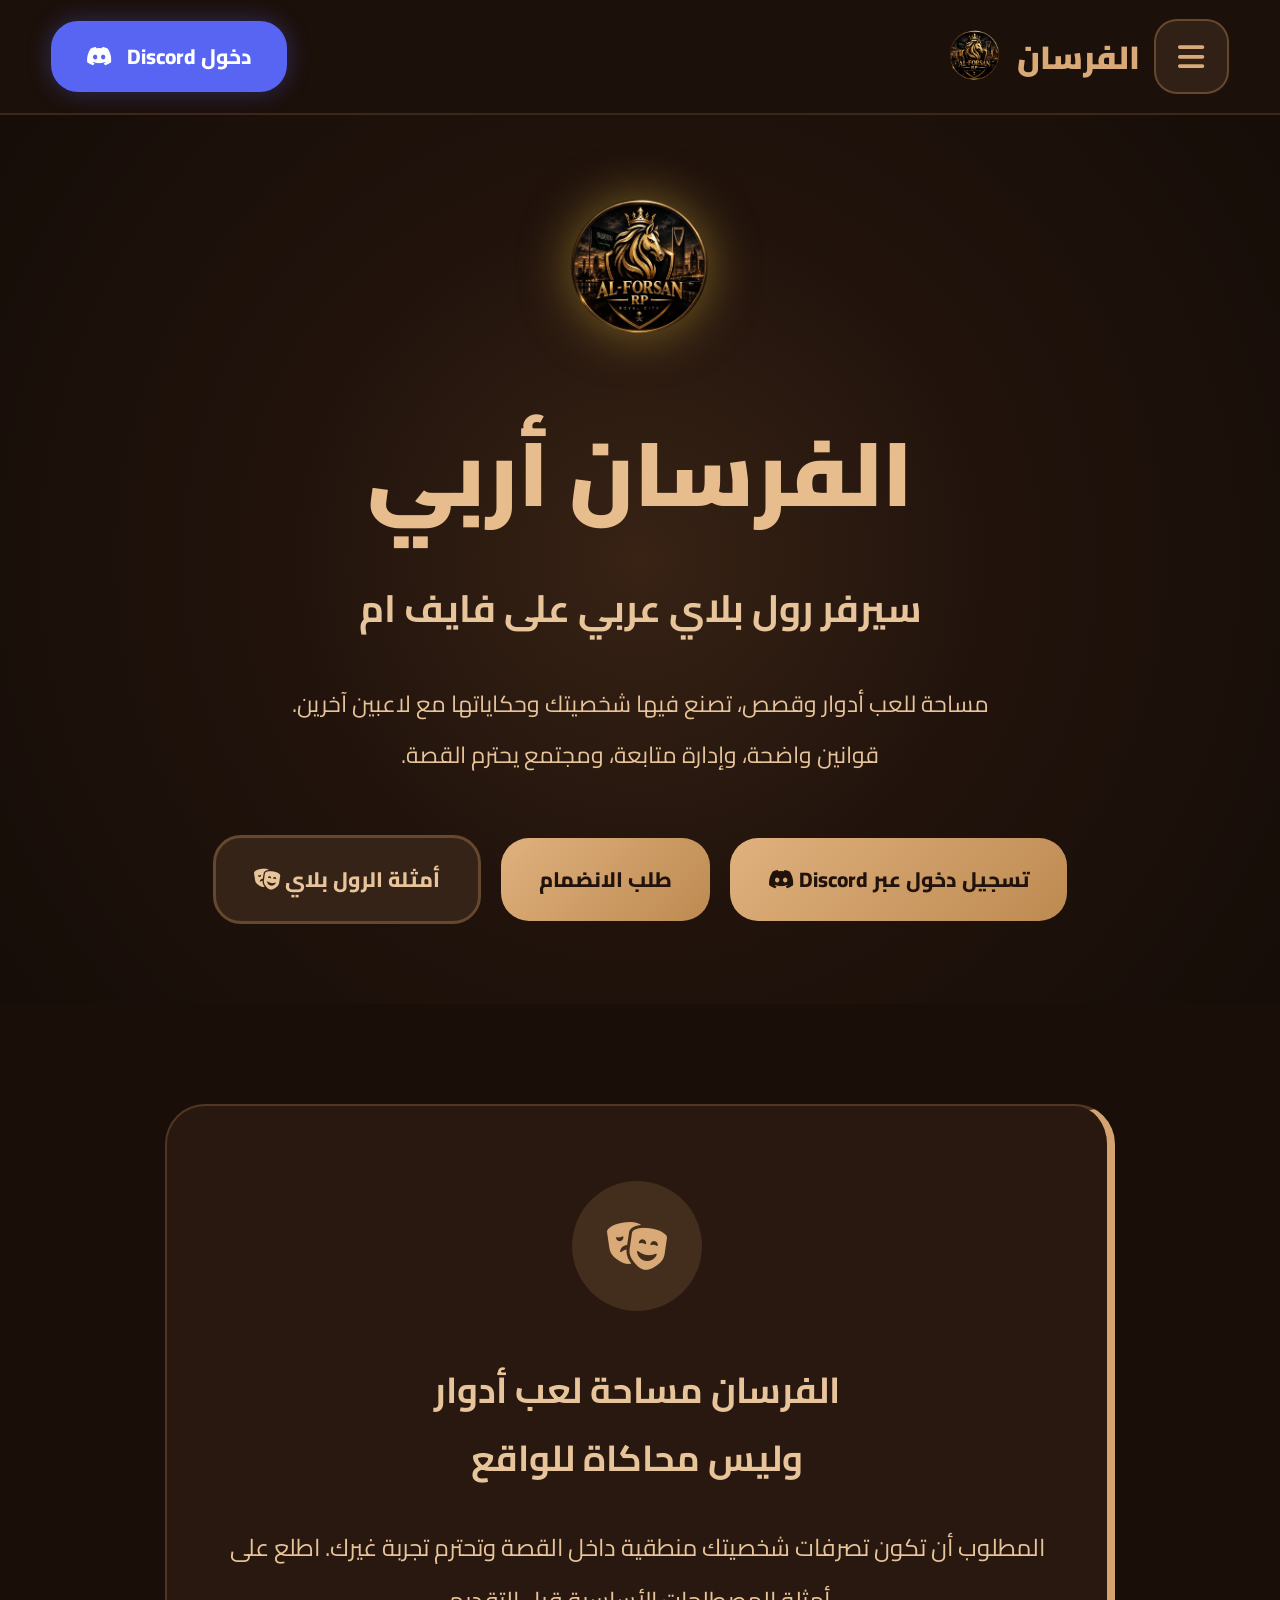
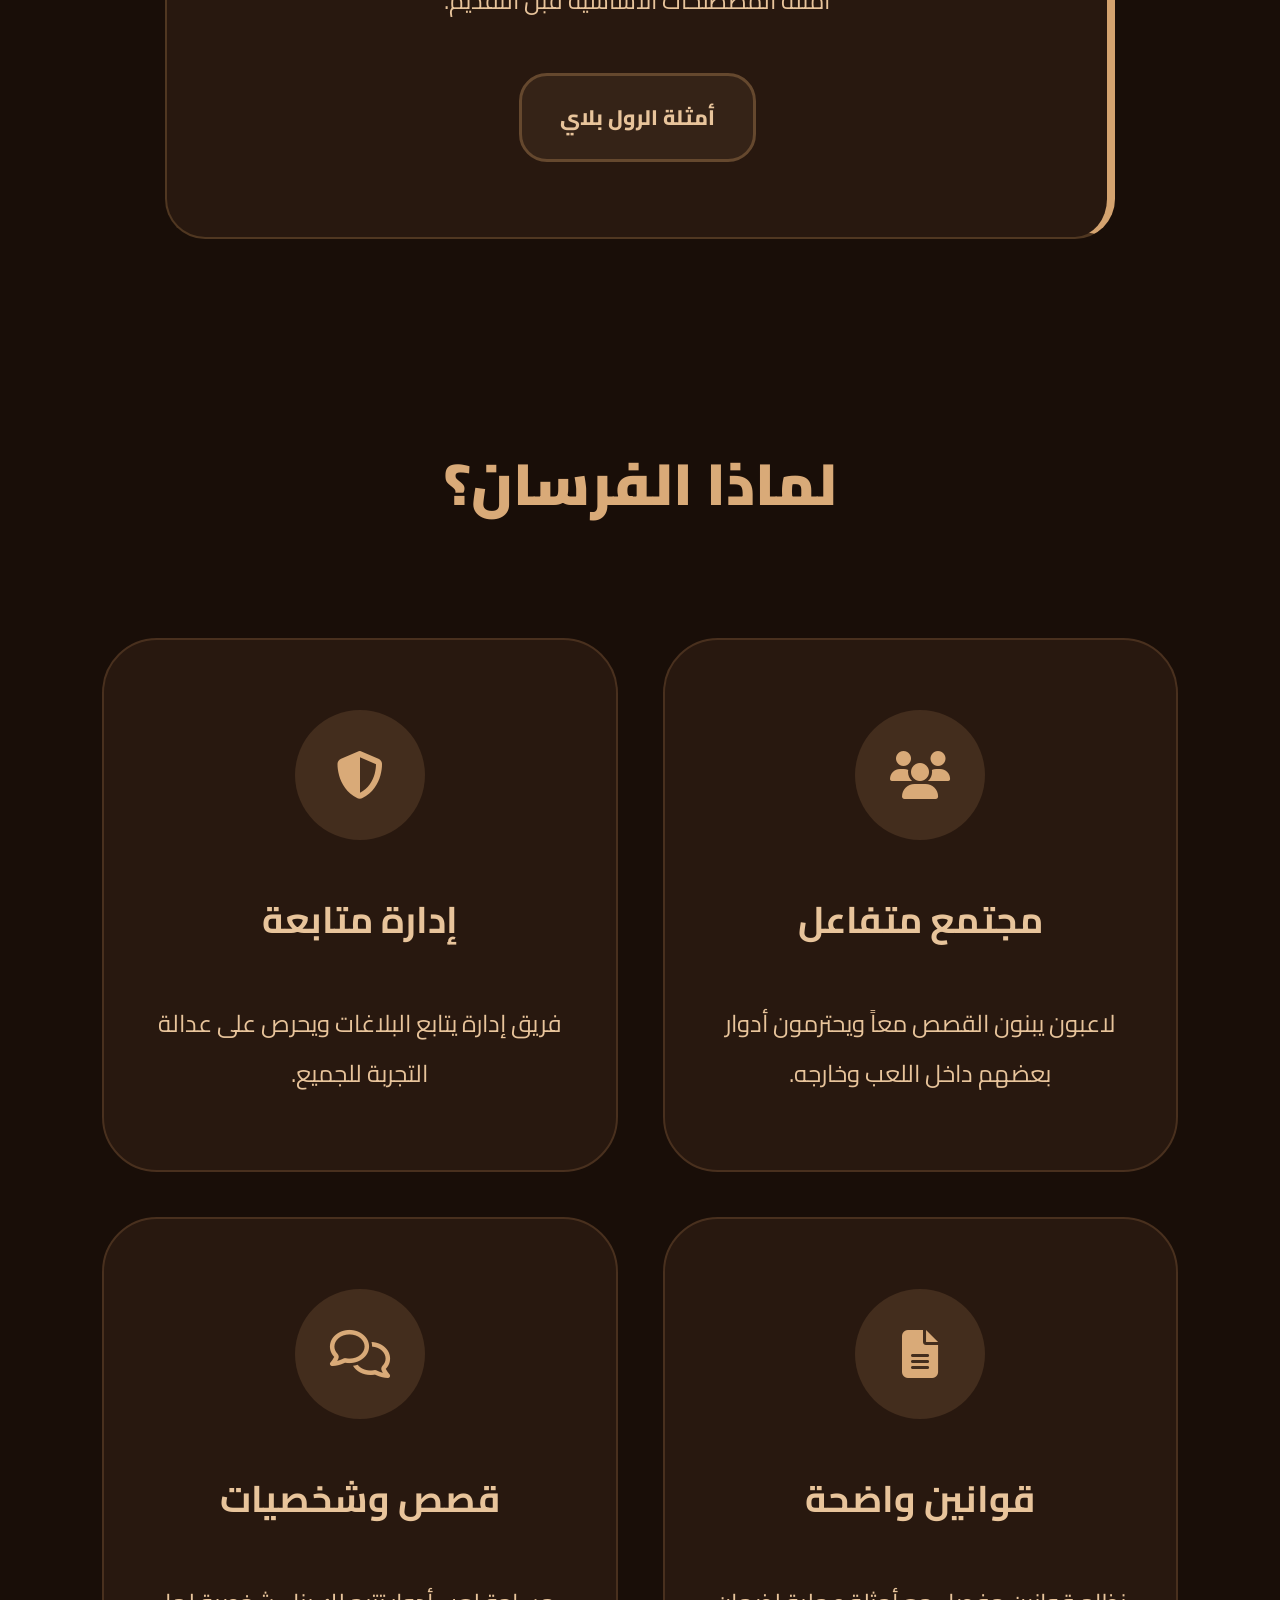
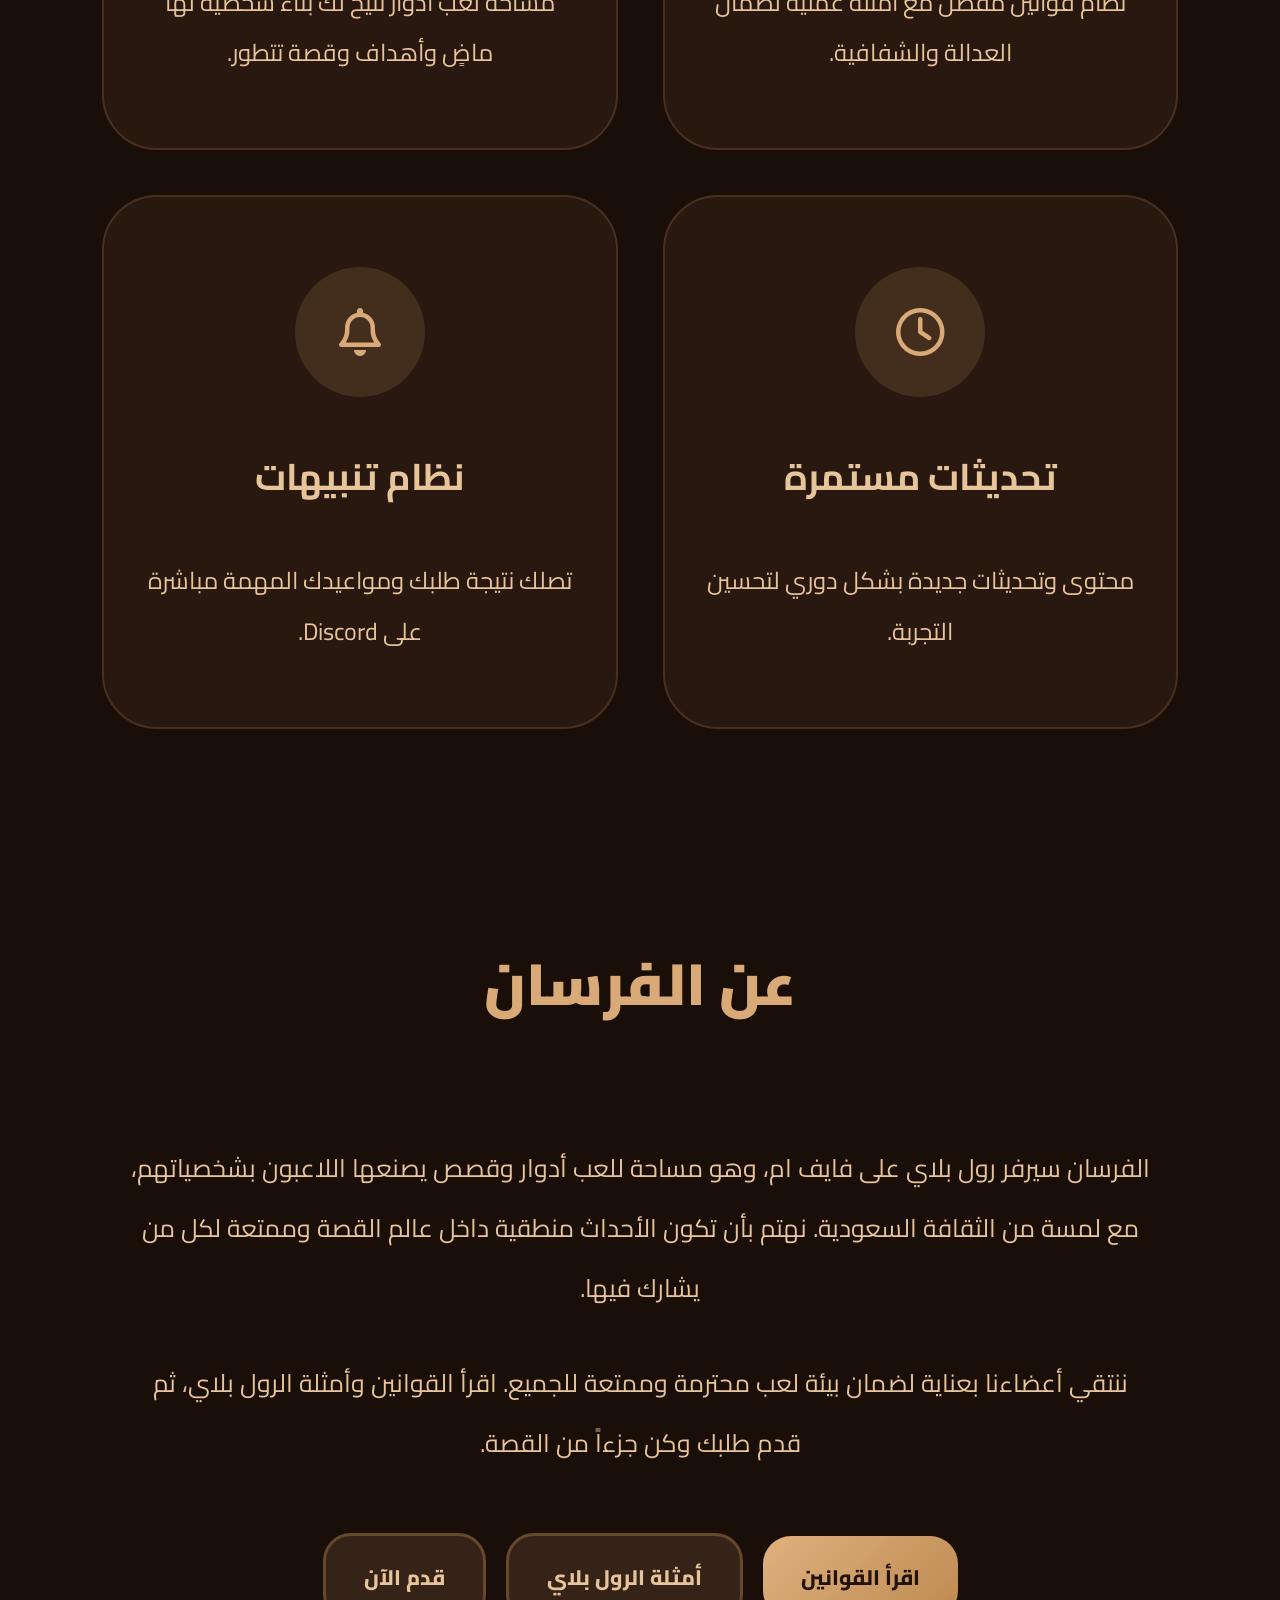
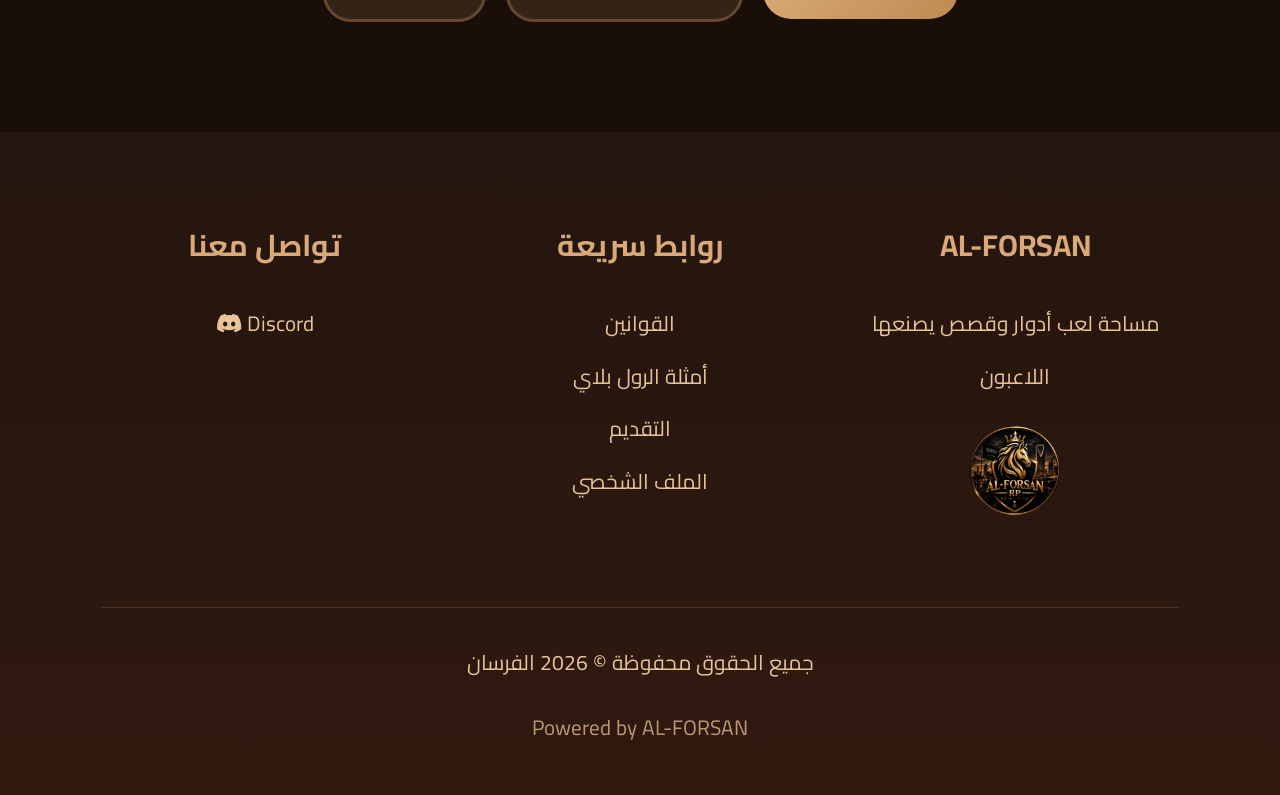
==== commit 6562e0f5: "Add files via upload" ====
--- a/index.html
+++ b/index.html
@@ -31,9 +31,6 @@
     دخول Discord
     <i class="fa-brands fa-discord"></i>
   </a>
-<a href="apply.html" class="discord-btn" id="applyBtn" hidden>
-    طلب الانضمام
-</a>
   <div id="discordUser" hidden>
     <img id="discordAvatar" src="" alt="صورة الحساب">
     <span id="discordUsername"></span>
@@ -120,11 +117,13 @@
                 </p>
 
                 <div class="hero-buttons">
-
-                   <a href="/.netlify/functions/discord-login" class="main-btn">
-                        تسجيل دخول عبر Discord
-                        <i class="fa-brands fa-discord"></i>
-                    </a>
+          <a href="/.netlify/functions/discord-login" class="main-btn" id="homeDiscordLoginBtn">
+         تسجيل دخول عبر Discord
+          <i class="fa-brands fa-discord"></i>
+           </a>
+                   <a href="apply.html" class="main-btn" id="homeApplyBtn" hidden>
+                 طلب الانضمام
+                 </a>
 
                     <a href="examples.html" class="second-btn">
     أمثلة الرول بلاي
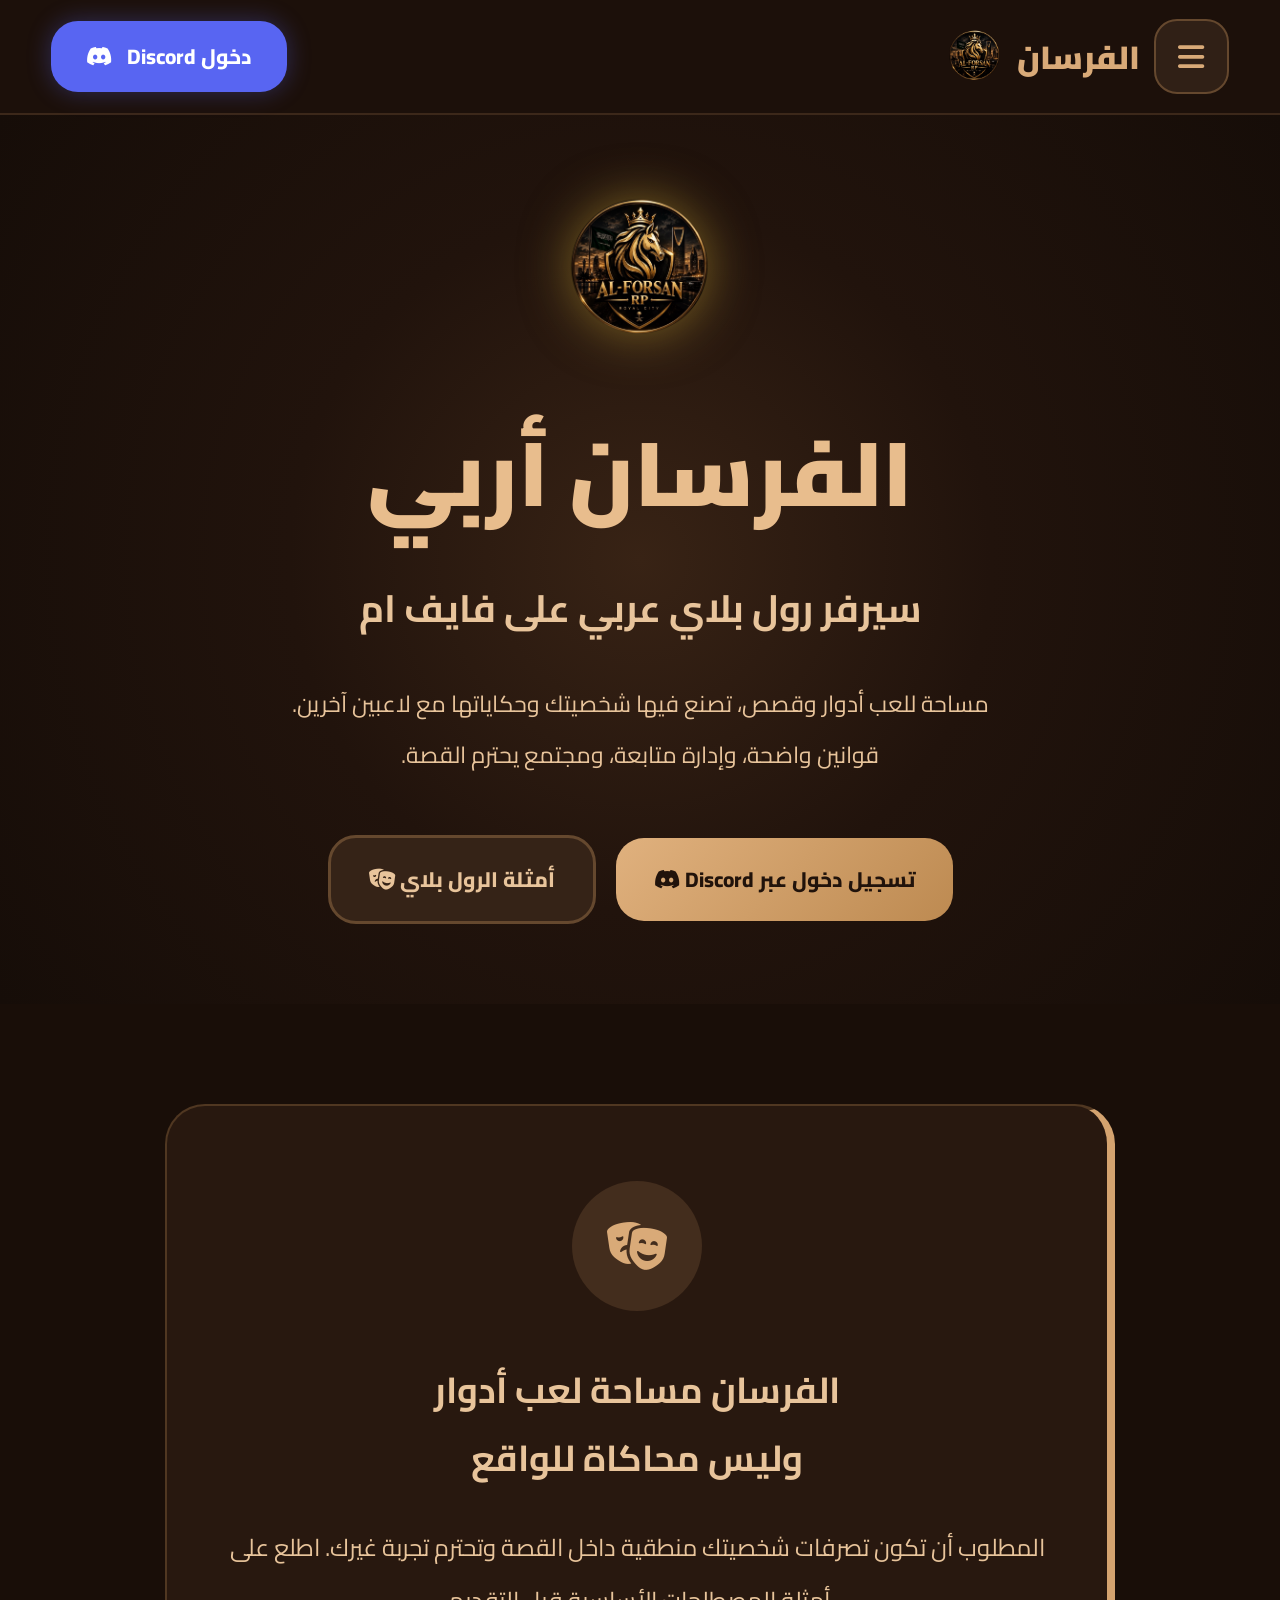
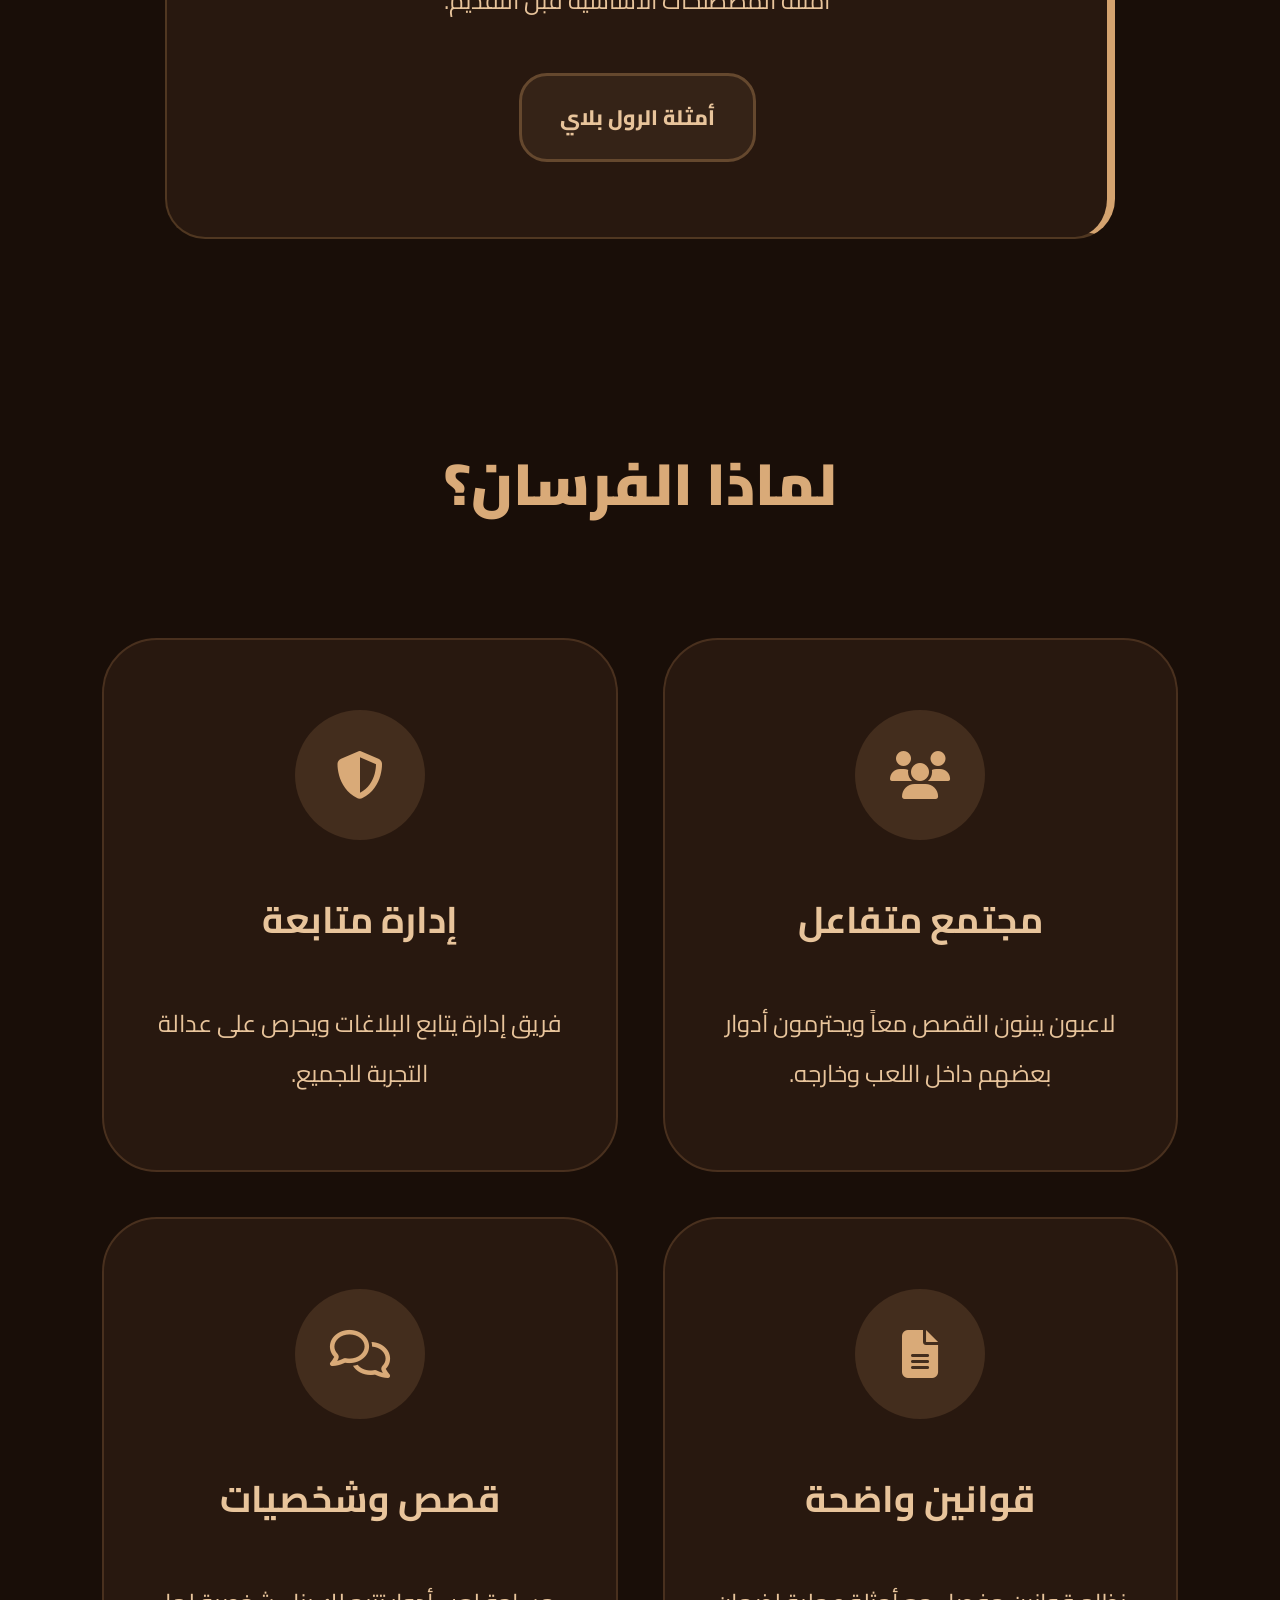
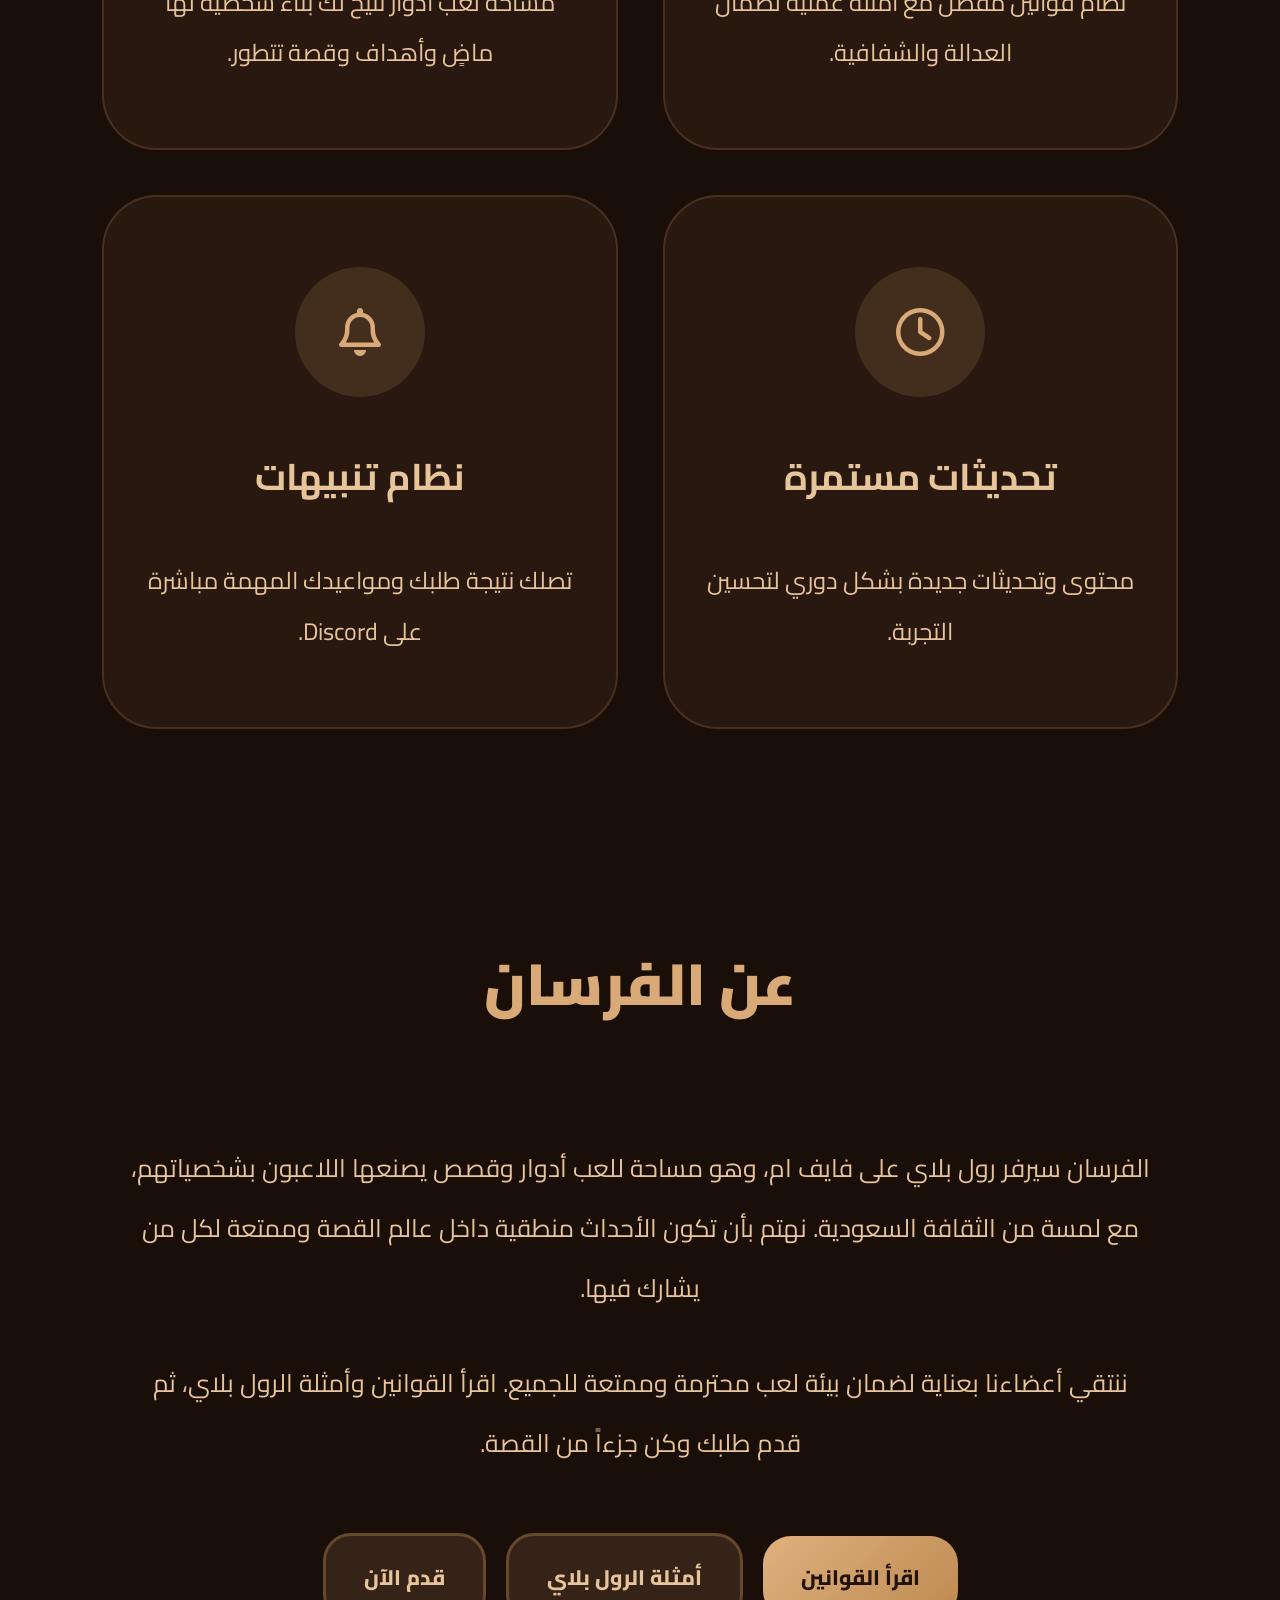
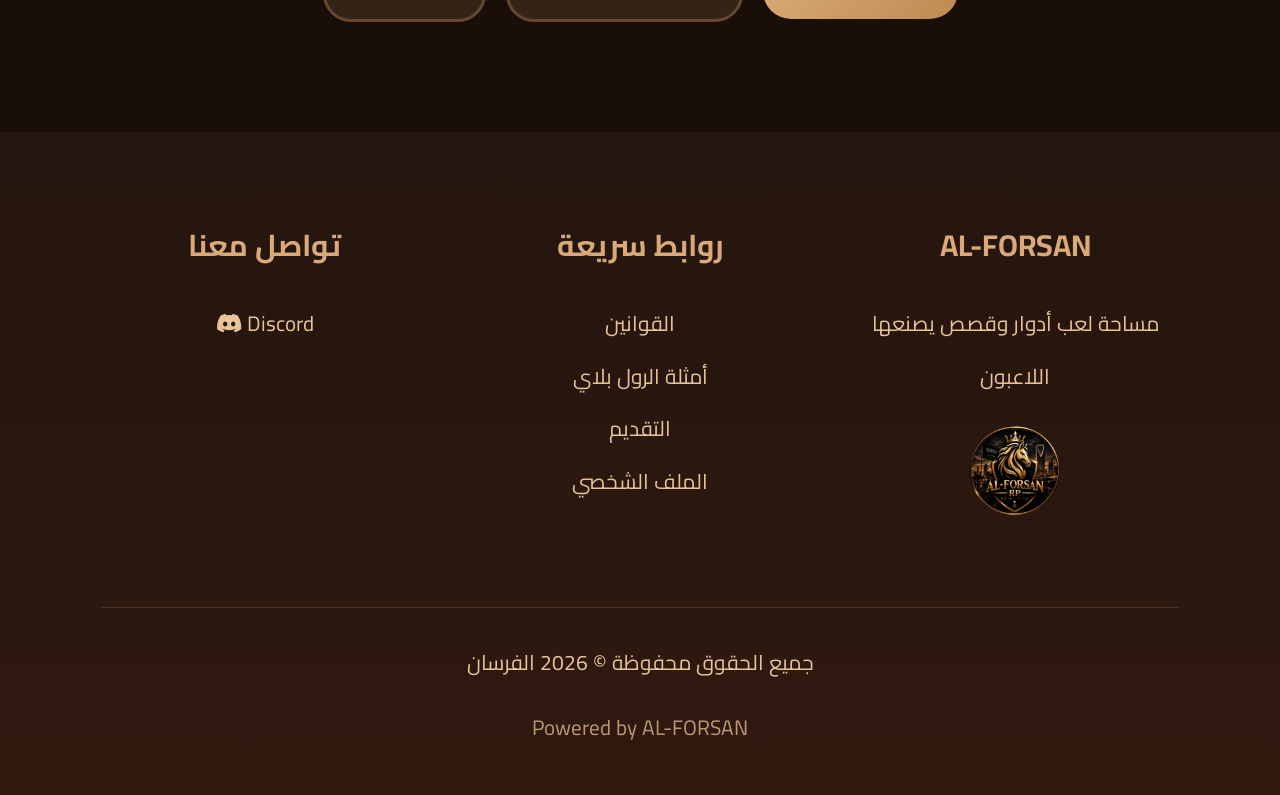
==== commit dff119d3: "Add files via upload" ====
--- a/index.html
+++ b/index.html
@@ -116,7 +116,7 @@
                     قوانين واضحة، وإدارة متابعة، ومجتمع يحترم القصة.
                 </p>
 
-                <div class="hero-buttons">
+                <div class="hero-buttons" id="homeHeroButtons">
           <a href="/.netlify/functions/discord-login" class="main-btn" id="homeDiscordLoginBtn">
          تسجيل دخول عبر Discord
           <i class="fa-brands fa-discord"></i>
--- a/style.css
+++ b/style.css
@@ -1766,4 +1766,10 @@
     justify-content: flex-start;
     margin: 0;
     flex-shrink: 0;
+}
+[hidden] {
+    display: none !important;
+}
+#homeHeroButtons.logged-in #homeDiscordLoginBtn {
+  display: none !important;
 }
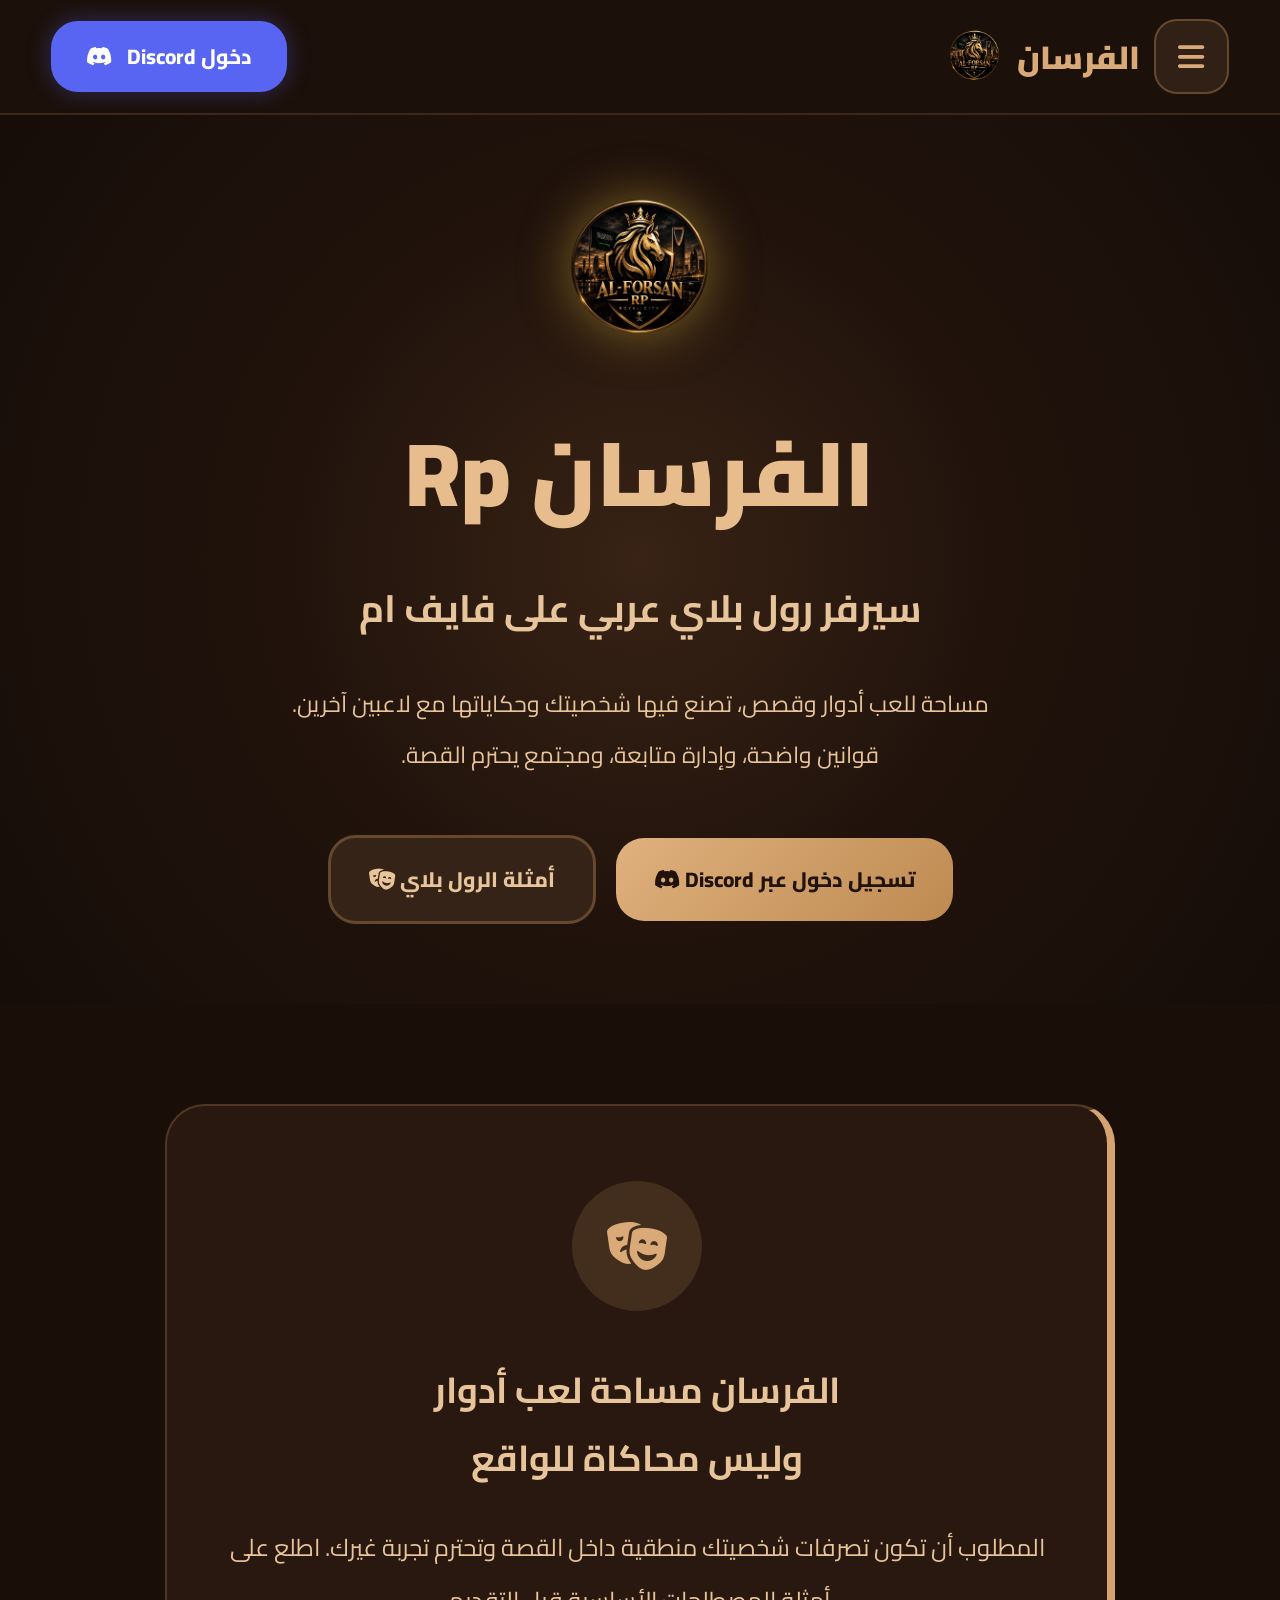
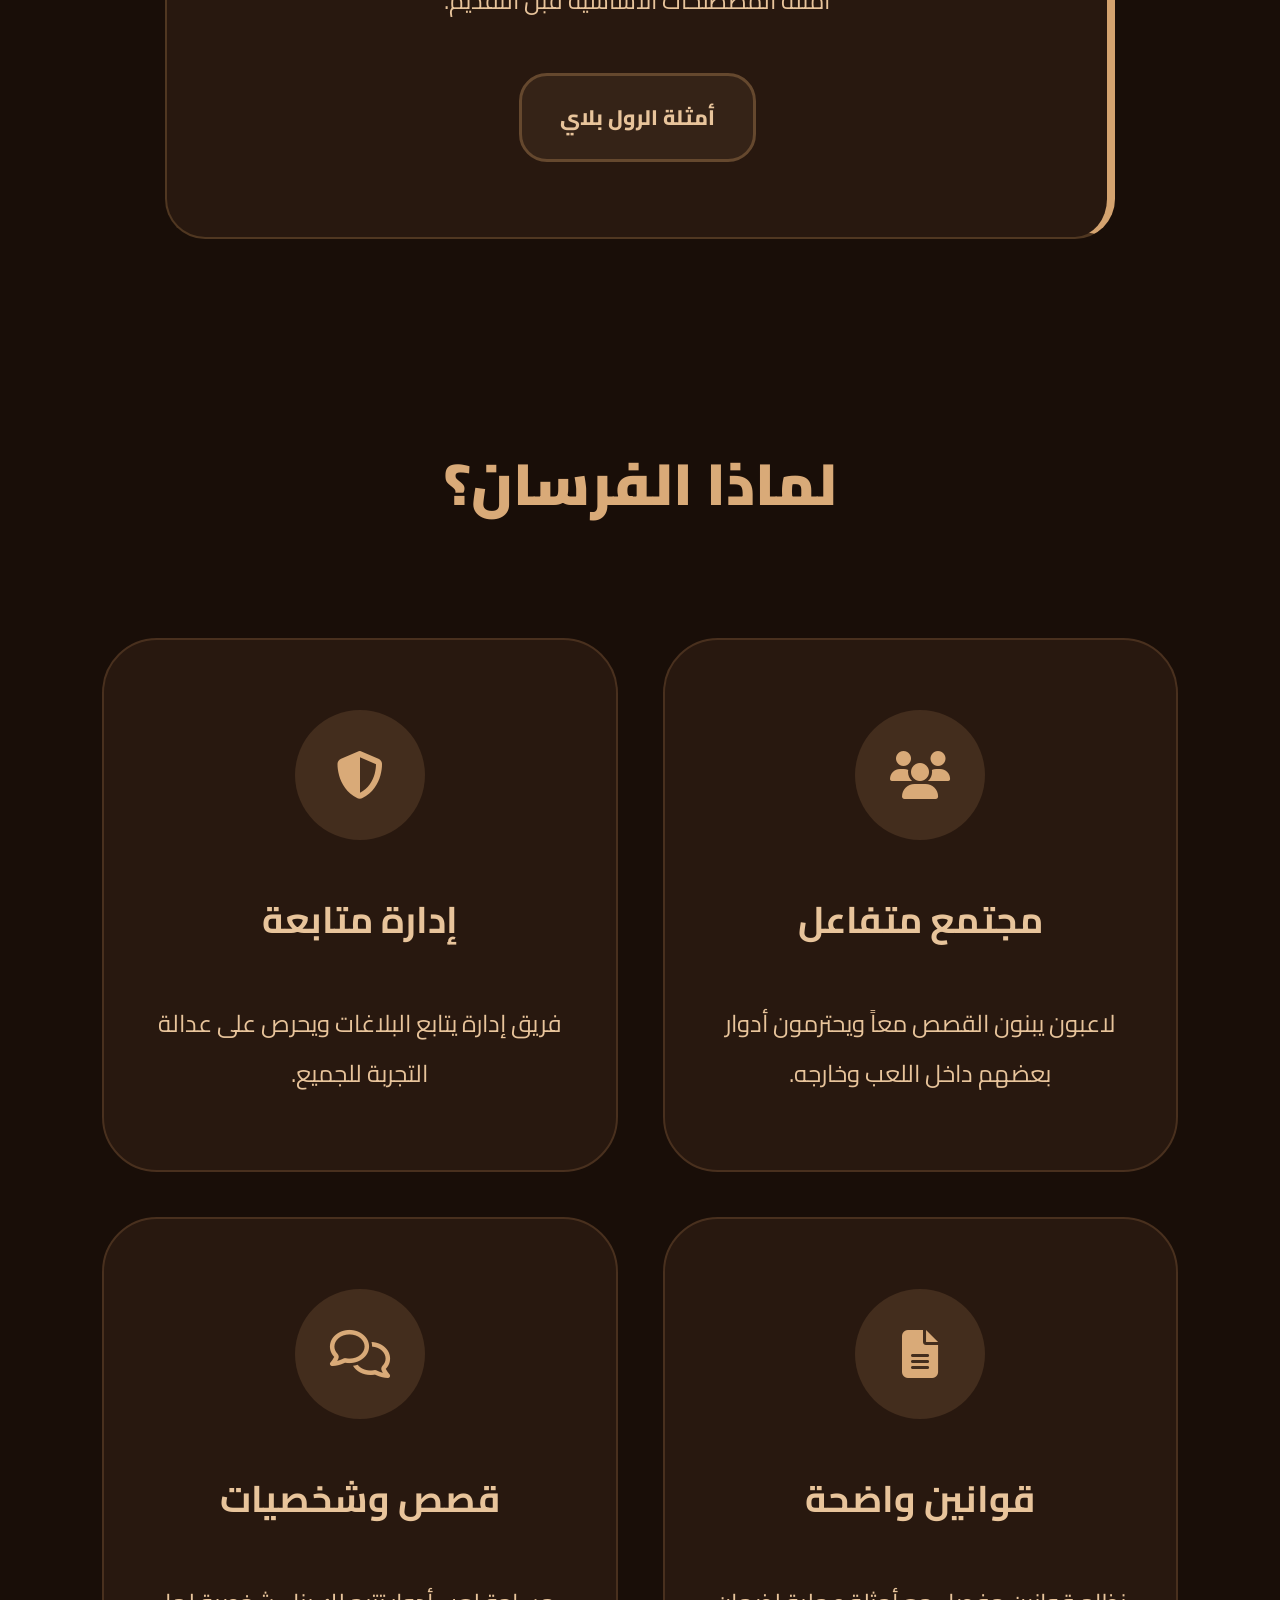
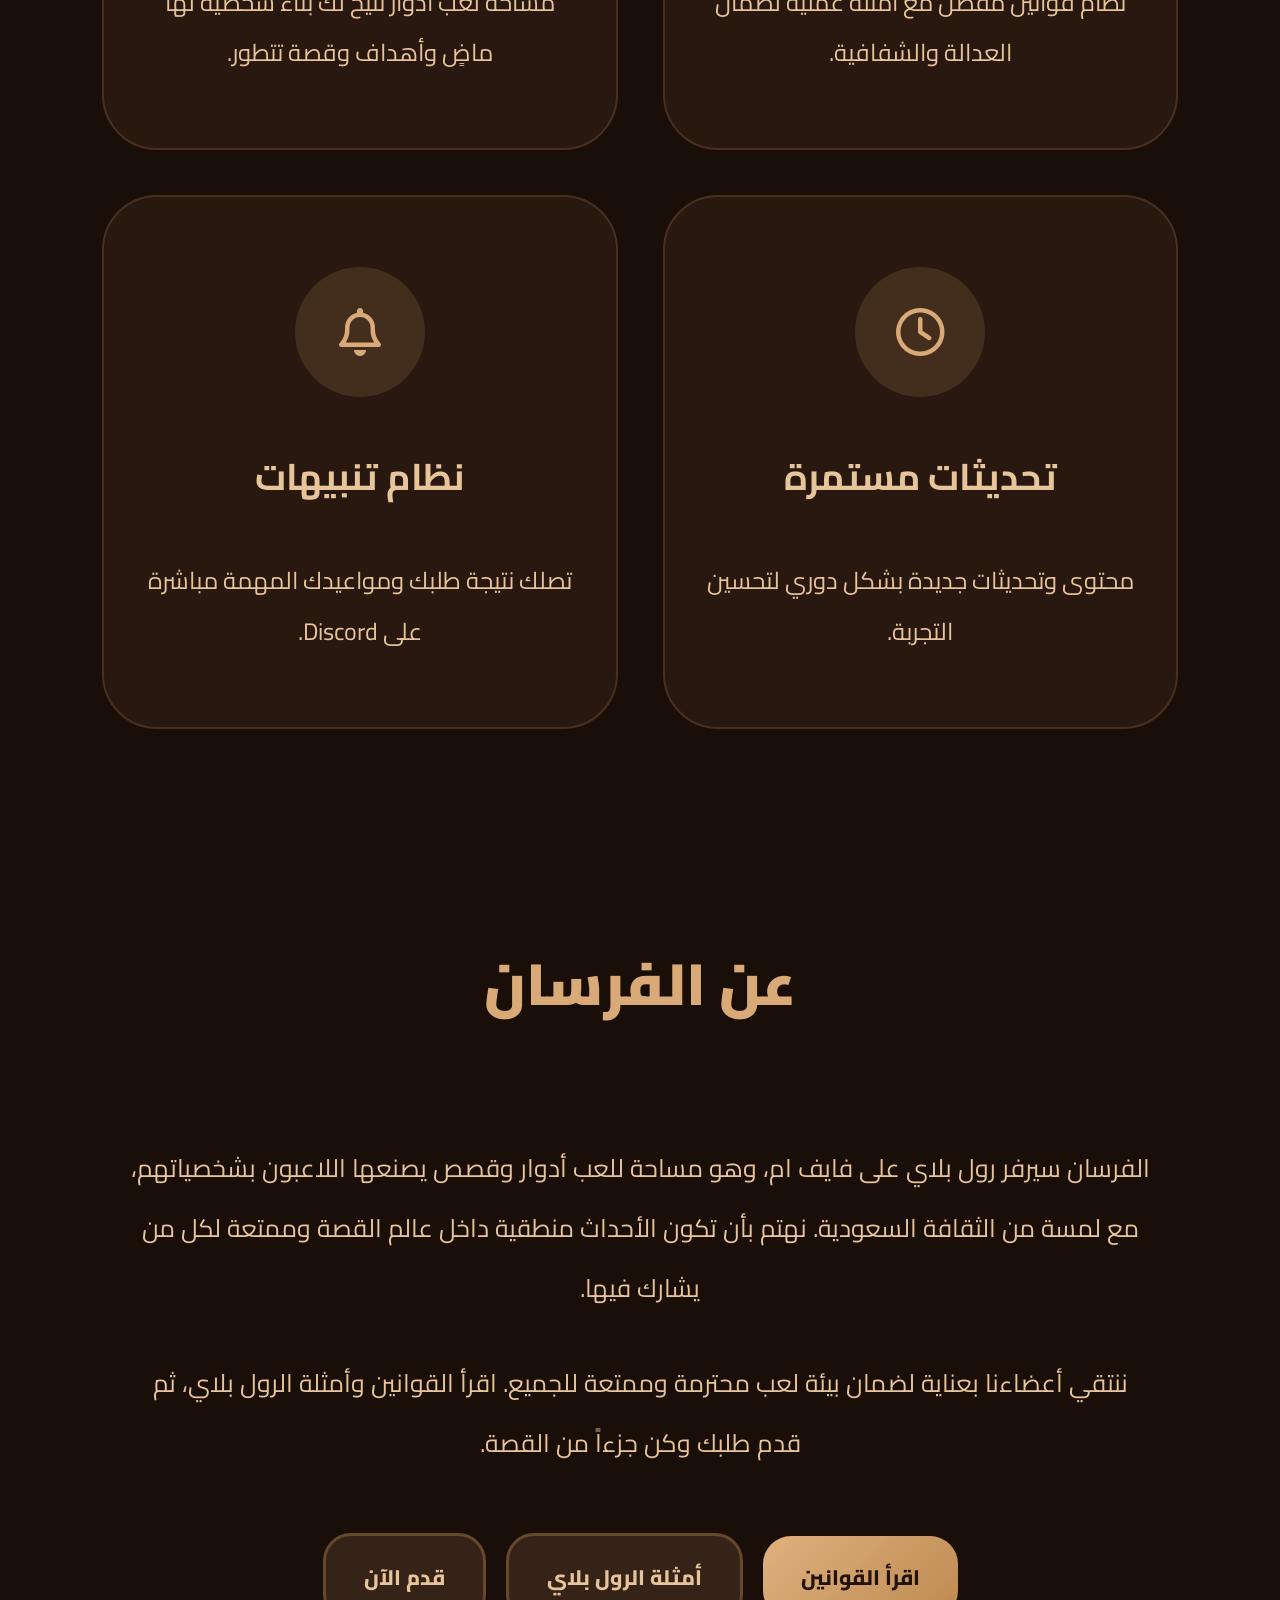
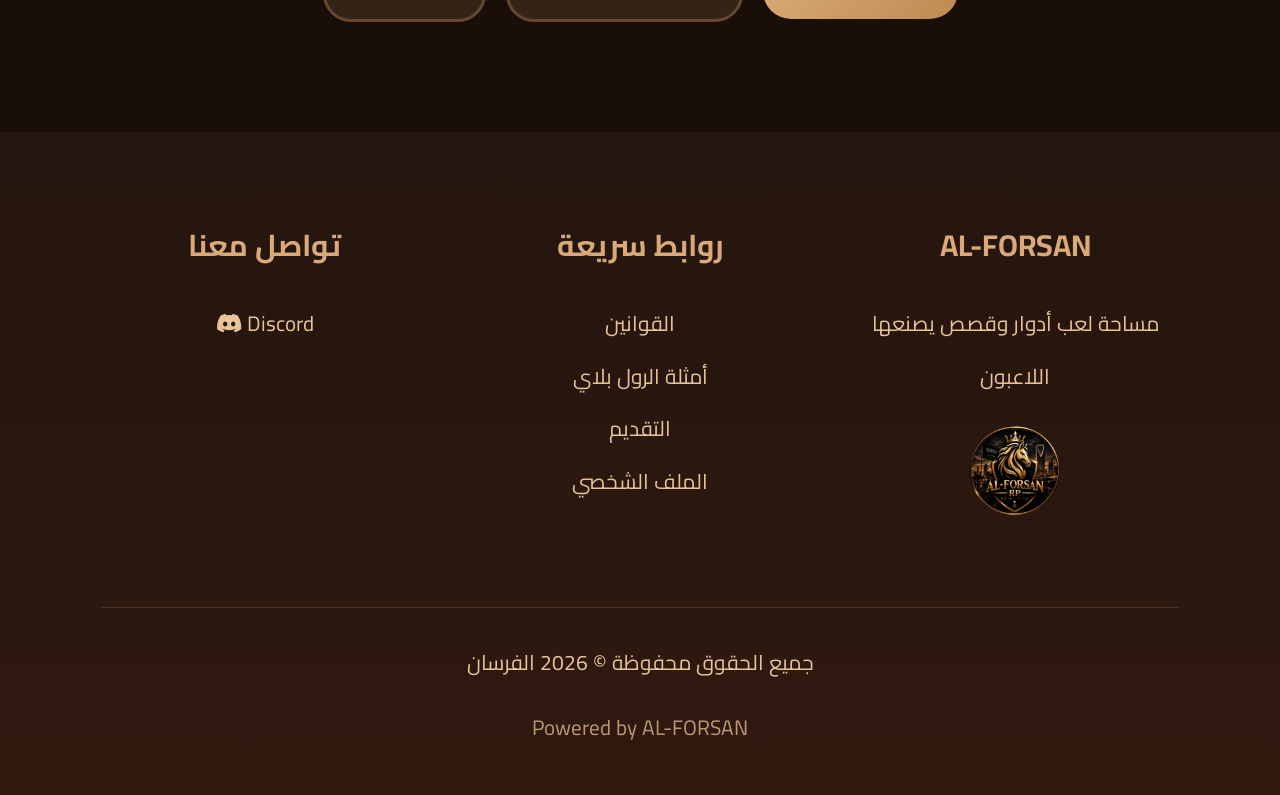
==== commit 1833e440: "Add files via upload" ====
--- a/index.html
+++ b/index.html
@@ -32,7 +32,9 @@
     <i class="fa-brands fa-discord"></i>
   </a>
   <div id="discordUser" hidden>
-    <img id="discordAvatar" src="" alt="صورة الحساب">
+   <a href="profile.html" class="profile-link" title="الملف الشخصي">
+  <img id="discordAvatar" src="" alt="صورة الحساب">
+</a>
     <span id="discordUsername"></span>
     <button id="discordLogoutBtn">تسجيل الخروج</button>
   </div>
@@ -105,7 +107,7 @@
 
                 <img class="hero-logo" src="images/logo.png" alt="الفرسان">
 
-                <h1>الفرسان أربي</h1>
+                <h1>الفرسان Rp</h1>
 
                 <h2>سيرفر رول بلاي عربي على فايف ام</h2>
 
--- a/style.css
+++ b/style.css
@@ -1772,4 +1772,151 @@
 }
 #homeHeroButtons.logged-in #homeDiscordLoginBtn {
   display: none !important;
+}
+/* ===== Profile Page ===== */
+
+.profile-page {
+
+  min-height: 80vh;
+
+  padding: 60px 20px;
+
+}
+
+.profile-container {
+
+  width: 100%;
+
+  max-width: 850px;
+
+  margin: 0 auto;
+
+}
+
+.profile-card,
+
+.applications-card {
+
+  background: #fff;
+
+  border: 1px solid #e8e8e8;
+
+  border-radius: 18px;
+
+  padding: 30px;
+
+  margin-bottom: 25px;
+
+  text-align: center;
+
+  box-shadow: 0 4px 18px rgba(0, 0, 0, 0.04);
+
+}
+
+.profile-avatar {
+
+  width: 110px;
+
+  height: 110px;
+
+  margin: 0 auto 18px;
+
+  border-radius: 50%;
+
+  overflow: hidden;
+
+  background: #eee;
+
+}
+
+.profile-avatar img {
+
+  width: 100%;
+
+  height: 100%;
+
+  object-fit: cover;
+
+}
+
+.profile-card h1 {
+
+  font-size: 24px;
+
+  margin: 10px 0;
+
+}
+
+#profileId {
+
+  color: #888;
+
+  font-size: 13px;
+
+  direction: ltr;
+
+}
+
+.membership-status {
+
+  display: inline-block;
+
+  margin-top: 15px;
+
+  padding: 9px 22px;
+
+  border-radius: 30px;
+
+  background: #f2f2f2;
+
+  color: #666;
+
+  font-size: 14px;
+
+}
+
+.applications-card {
+
+  text-align: right;
+
+}
+
+.applications-card h2 {
+
+  font-size: 21px;
+
+  margin: 0 0 25px;
+
+}
+
+.applications-empty {
+
+  text-align: center;
+
+  padding: 30px 10px;
+
+  color: #999;
+
+  background: #fafafa;
+
+  border-radius: 12px;
+
+}
+
+@media (max-width: 600px) {
+
+  .profile-page {
+
+    padding: 30px 15px;
+
+  }
+
+  .profile-card,
+
+  .applications-card {
+
+    padding: 22px 16px;
+
+  }
+
 }
